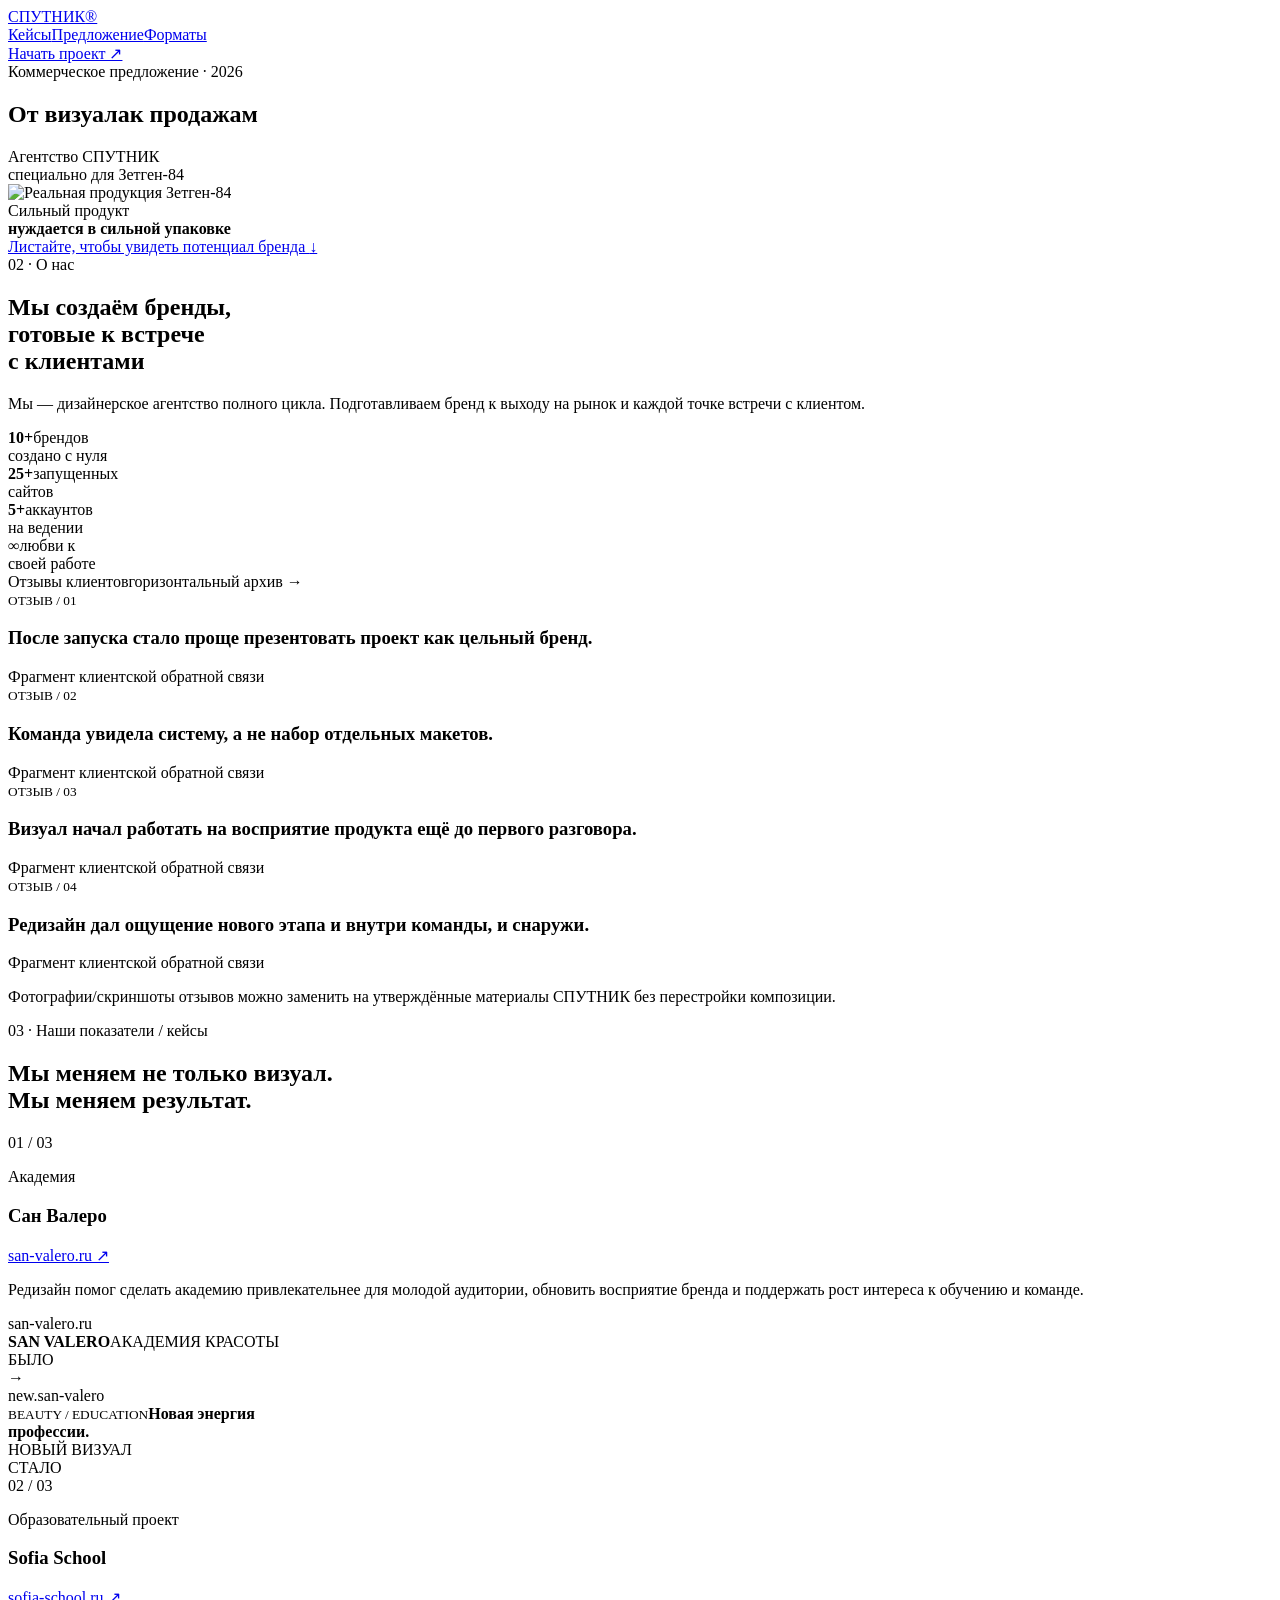
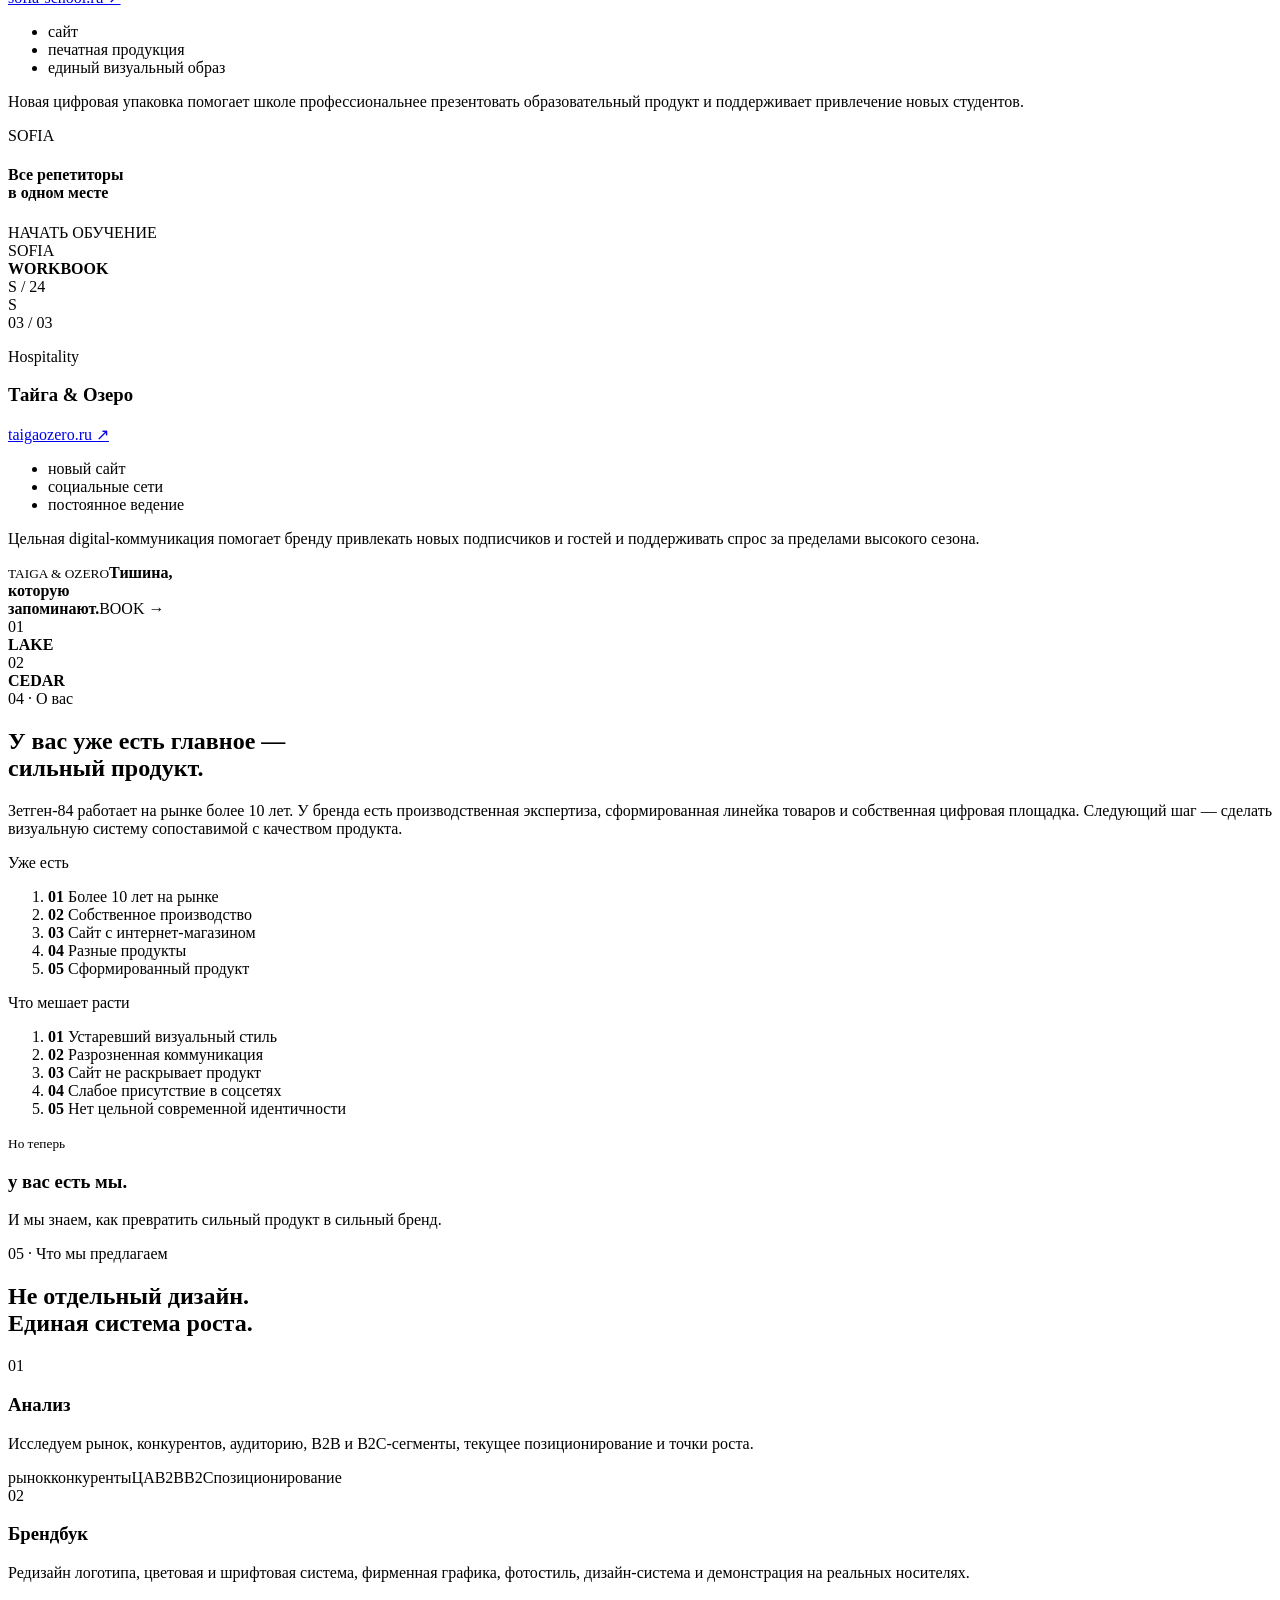
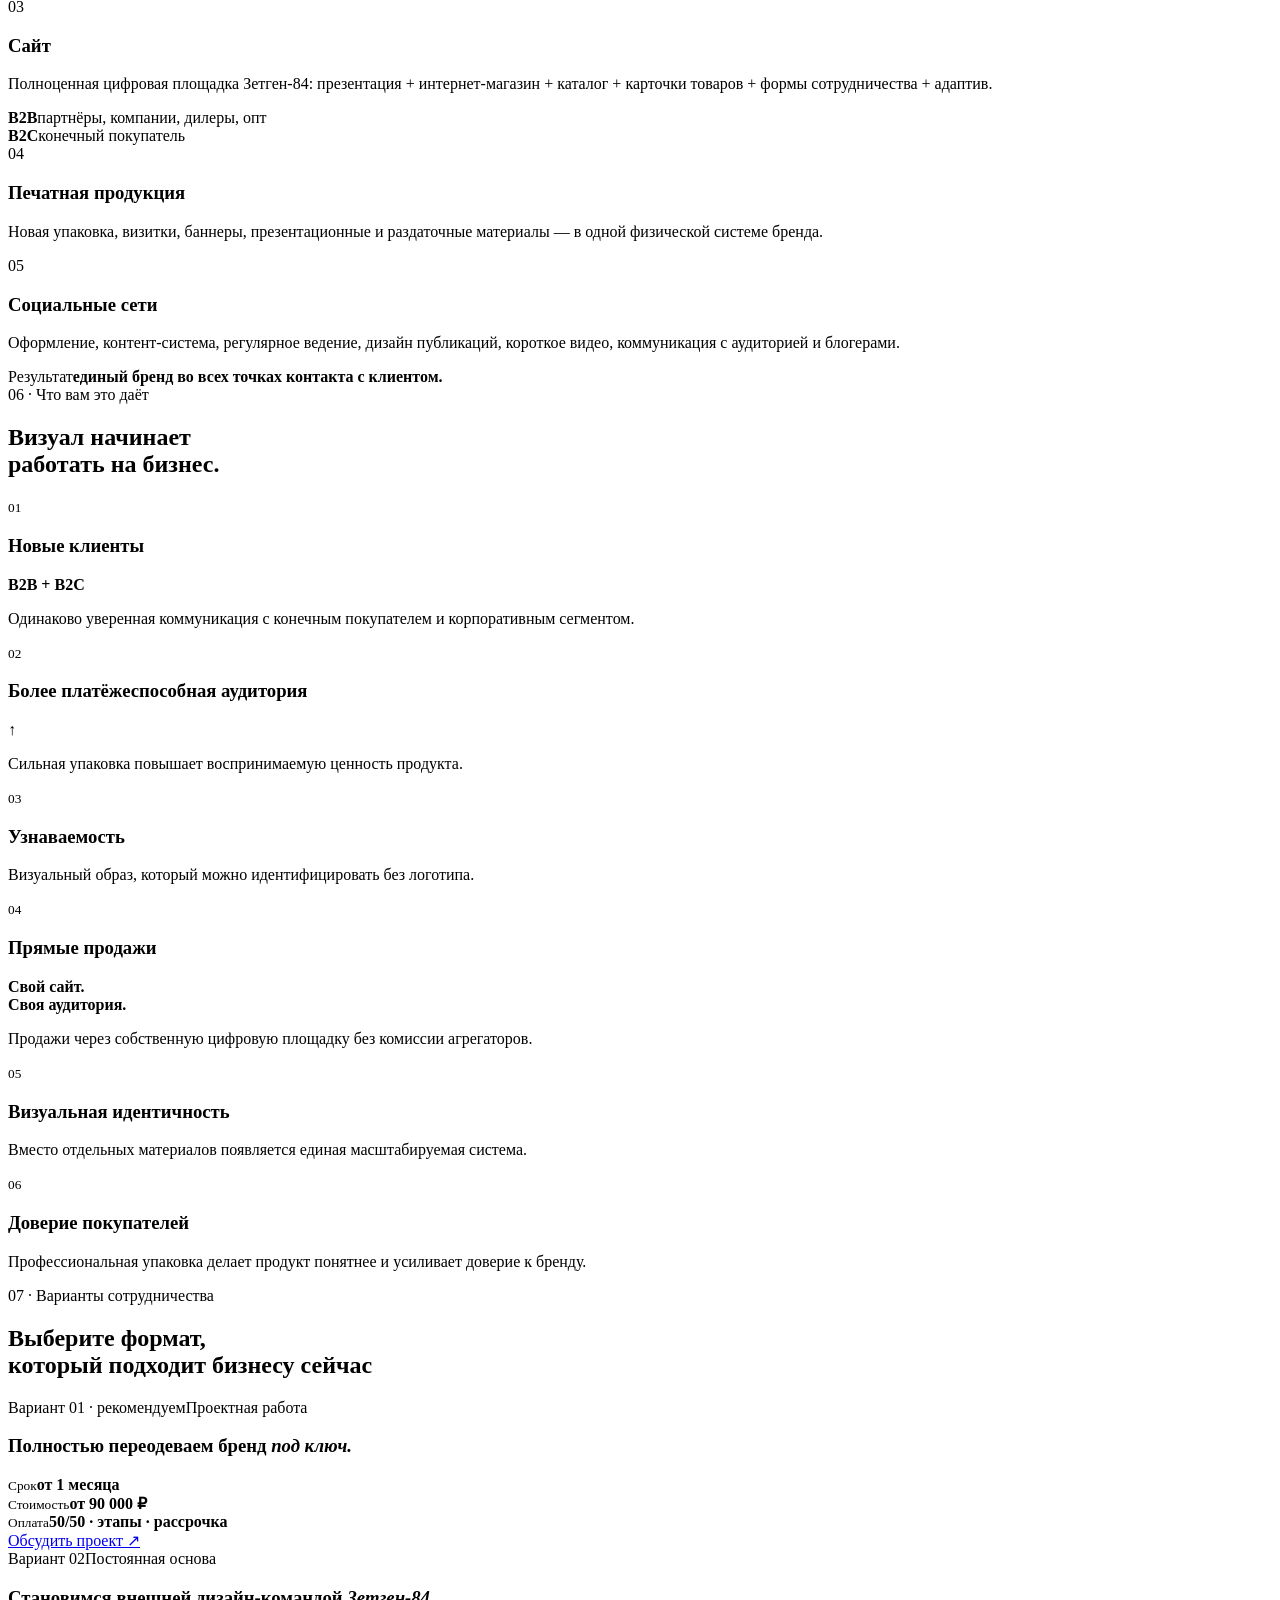
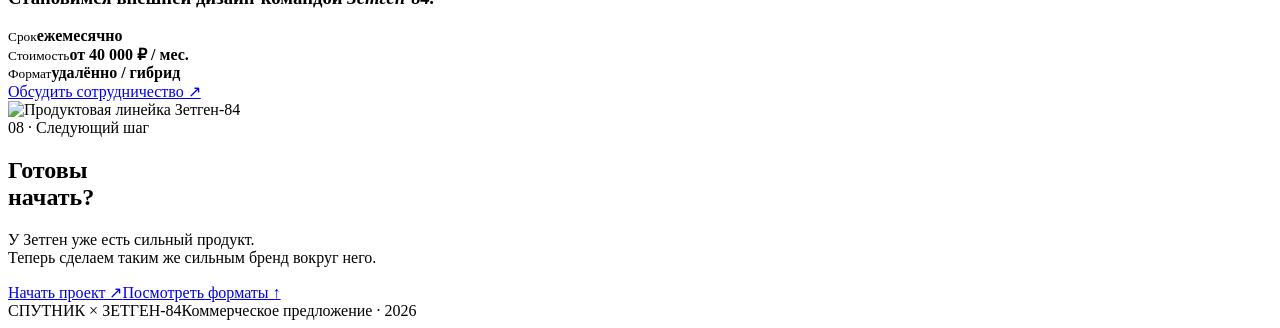
==== index.html @ 71eaf43b "Build premium one-page proposal experience" ====
<!doctype html>
<html lang="ru">
<head>
  <meta charset="utf-8" />
  <meta name="viewport" content="width=device-width, initial-scale=1" />
  <meta name="theme-color" content="#eff1e8" />
  <meta name="description" content="Персональное коммерческое предложение агентства СПУТНИК для Зетген-84." />
  <title>СПУТНИК × Зетген-84 — От визуала к продажам</title>
  <link rel="preload" as="image" href="assets/zetgen-product.jpg" />
  <link rel="stylesheet" href="styles.css" />
</head>
<body>
  <div class="noise" aria-hidden="true"></div>
  <header class="topbar">
    <a class="brand" href="#hero" aria-label="СПУТНИК — наверх">СПУТНИК<span>®</span></a>
    <nav class="topnav" aria-label="Навигация">
      <a href="#cases">Кейсы</a><a href="#proposal">Предложение</a><a href="#formats">Форматы</a>
    </nav>
    <a class="mini-cta" href="#final">Начать проект ↗</a>
  </header>

  <main>
    <section class="hero" id="hero" data-section>
      <div class="hero-grid"></div>
      <div class="orb orb-a"></div><div class="orb orb-b"></div><div class="glass-loop"></div>
      <div class="eyebrow reveal">Коммерческое предложение · 2026</div>
      <h1 class="hero-title reveal"><span>От визуала</span><span class="indent">к продажам</span></h1>
      <div class="hero-note reveal">Агентство СПУТНИК<br />специально для Зетген-84</div>
      <div class="product-stage" data-parallax="0.06">
        <div class="product-halo"></div>
        <div class="product-glass"></div>
        <img src="assets/zetgen-product.jpg" alt="Реальная продукция Зетген-84" class="product-image" />
        <div class="product-chip">Сильный продукт<br /><b>нуждается в сильной упаковке</b></div>
      </div>
      <a class="scroll-cue" href="#about">Листайте, чтобы увидеть потенциал бренда <span>↓</span></a>
    </section>

    <section class="about section-pad" id="about" data-section>
      <div class="section-kicker reveal">02 · О нас</div>
      <h2 class="display reveal">Мы создаём бренды,<br /><span class="indent">готовые к встрече</span><br />с клиентами</h2>
      <p class="lead reveal">Мы — дизайнерское агентство полного цикла. Подготавливаем бренд к выходу на рынок и каждой точке встречи с клиентом.</p>
      <div class="stats" aria-label="Показатели агентства">
        <div class="stat reveal"><strong>10+</strong><span>брендов<br />создано с нуля</span></div>
        <div class="stat stat-wide reveal"><strong>25+</strong><span>запущенных<br />сайтов</span></div>
        <div class="stat reveal"><strong>5+</strong><span>аккаунтов<br />на ведении</span></div>
        <div class="stat infinity reveal"><strong>∞</strong><span>любви к<br />своей работе</span></div>
      </div>
      <div class="reviews-head"><span>Отзывы клиентов</span><span>горизонтальный архив →</span></div>
      <div class="reviews" aria-label="Архив отзывов">
        <article class="review-paper r1"><div class="review-photo ghost-photo"></div><small>ОТЗЫВ / 01</small><h3>После запуска стало проще презентовать проект как цельный бренд.</h3><span>Фрагмент клиентской обратной связи</span></article>
        <article class="review-paper r2"><div class="review-ui"><i></i><i></i><i></i><i></i></div><small>ОТЗЫВ / 02</small><h3>Команда увидела систему, а не набор отдельных макетов.</h3><span>Фрагмент клиентской обратной связи</span></article>
        <article class="review-paper r3"><div class="review-photo mesh-photo"></div><small>ОТЗЫВ / 03</small><h3>Визуал начал работать на восприятие продукта ещё до первого разговора.</h3><span>Фрагмент клиентской обратной связи</span></article>
        <article class="review-paper r4"><div class="review-ui dark"><i></i><i></i><i></i></div><small>ОТЗЫВ / 04</small><h3>Редизайн дал ощущение нового этапа и внутри команды, и снаружи.</h3><span>Фрагмент клиентской обратной связи</span></article>
      </div>
      <p class="micro-note">Фотографии/скриншоты отзывов можно заменить на утверждённые материалы СПУТНИК без перестройки композиции.</p>
    </section>

    <section class="cases" id="cases" data-section>
      <div class="cases-intro section-pad">
        <div class="section-kicker reveal">03 · Наши показатели / кейсы</div>
        <h2 class="display reveal">Мы меняем не только визуал.<br /><span class="indent">Мы меняем результат.</span></h2>
      </div>
      <div class="cases-scroll" id="casesScroll">
        <div class="cases-sticky">
          <div class="case-track" id="caseTrack">
            <article class="case case-one">
              <div class="case-num">01 / 03</div>
              <div class="case-copy"><p>Академия</p><h3>Сан Валеро</h3><a href="https://www.san-valero.ru/" target="_blank" rel="noreferrer">san-valero.ru ↗</a><p class="result">Редизайн помог сделать академию привлекательнее для молодой аудитории, обновить восприятие бренда и поддержать рост интереса к обучению и команде.</p></div>
              <div class="compare">
                <div class="browser before"><div class="browserbar"><i></i><i></i><i></i><span>san-valero.ru</span></div><div class="sv-old"><b>SAN VALERO</b><span>АКАДЕМИЯ КРАСОТЫ</span><div class="old-lines"></div></div><label>БЫЛО</label></div>
                <div class="arrow">→</div>
                <div class="browser after"><div class="browserbar"><i></i><i></i><i></i><span>new.san-valero</span></div><div class="sv-new"><small>BEAUTY / EDUCATION</small><b>Новая энергия<br />профессии.</b><div class="green-pill">НОВЫЙ ВИЗУАЛ</div></div><label>СТАЛО</label></div>
              </div>
            </article>

            <article class="case case-two">
              <div class="case-num">02 / 03</div>
              <div class="case-copy"><p>Образовательный проект</p><h3>Sofia School</h3><a href="https://sofia-school.ru/" target="_blank" rel="noreferrer">sofia-school.ru ↗</a><ul><li>сайт</li><li>печатная продукция</li><li>единый визуальный образ</li></ul><p class="result">Новая цифровая упаковка помогает школе профессиональнее презентовать образовательный продукт и поддерживает привлечение новых студентов.</p></div>
              <div class="sofia-scene"><div class="sofia-site"><span>SOFIA</span><h4>Все репетиторы<br />в одном месте</h4><div class="sofia-btn">НАЧАТЬ ОБУЧЕНИЕ</div></div><div class="paper p-a">SOFIA<br/><b>WORKBOOK</b></div><div class="paper p-b">S / 24</div><div class="coin">S</div></div>
            </article>

            <article class="case case-three">
              <div class="case-num">03 / 03</div>
              <div class="case-copy"><p>Hospitality</p><h3>Тайга & Озеро</h3><a href="https://taigaozero.ru/" target="_blank" rel="noreferrer">taigaozero.ru ↗</a><ul><li>новый сайт</li><li>социальные сети</li><li>постоянное ведение</li></ul><p class="result">Цельная digital-коммуникация помогает бренду привлекать новых подписчиков и гостей и поддерживать спрос за пределами высокого сезона.</p></div>
              <div class="taiga-scene"><div class="lake"></div><div class="mountain m1"></div><div class="mountain m2"></div><div class="taiga-phone"><small>TAIGA & OZERO</small><b>Тишина,<br />которую<br />запоминают.</b><span>BOOK →</span></div><div class="social-card s-a">01<br/><b>LAKE</b></div><div class="social-card s-b">02<br/><b>CEDAR</b></div></div>
            </article>
          </div>
          <div class="case-progress"><span id="caseProgress"></span></div>
        </div>
      </div>
    </section>

    <section class="you section-pad" id="you" data-section>
      <div class="section-kicker reveal">04 · О вас</div>
      <h2 class="display giant reveal">У вас уже есть главное —<br /><span class="indent">сильный продукт.</span></h2>
      <p class="lead reveal">Зетген-84 работает на рынке более 10 лет. У бренда есть производственная экспертиза, сформированная линейка товаров и собственная цифровая площадка. Следующий шаг — сделать визуальную систему сопоставимой с качеством продукта.</p>
      <div class="diagnosis">
        <div class="diag-col positive"><span class="diag-title">Уже есть</span><ol><li><b>01</b> Более 10 лет на рынке</li><li><b>02</b> Собственное производство</li><li><b>03</b> Сайт с интернет-магазином</li><li><b>04</b> Разные продукты</li><li><b>05</b> Сформированный продукт</li></ol></div>
        <div class="diag-col friction"><span class="diag-title">Что мешает расти</span><ol><li><b>01</b> Устаревший визуальный стиль</li><li><b>02</b> Разрозненная коммуникация</li><li><b>03</b> Сайт не раскрывает продукт</li><li><b>04</b> Слабое присутствие в соцсетях</li><li><b>05</b> Нет цельной современной идентичности</li></ol></div>
      </div>
      <div class="transition reveal"><small>Но теперь</small><h3>у вас есть мы.</h3><p>И мы знаем, как превратить сильный продукт в сильный бренд.</p></div>
    </section>

    <section class="proposal section-pad" id="proposal" data-section>
      <div class="section-kicker reveal">05 · Что мы предлагаем</div>
      <h2 class="display reveal">Не отдельный дизайн.<br /><span class="indent">Единая система роста.</span></h2>
      <div class="roadmap" id="roadmap"><div class="road-line"><span id="roadFill"></span></div>
        <article class="road-step reveal"><div class="step-no">01</div><div><h3>Анализ</h3><p>Исследуем рынок, конкурентов, аудиторию, B2B и B2C-сегменты, текущее позиционирование и точки роста.</p><div class="tags"><span>рынок</span><span>конкуренты</span><span>ЦА</span><span>B2B</span><span>B2C</span><span>позиционирование</span></div></div></article>
        <article class="road-step reveal"><div class="step-no">02</div><div><h3>Брендбук</h3><p>Редизайн логотипа, цветовая и шрифтовая система, фирменная графика, фотостиль, дизайн-система и демонстрация на реальных носителях.</p><div class="mini-art brand-art"><i></i><i></i><i></i></div></div></article>
        <article class="road-step split-step reveal"><div class="step-no">03</div><div><h3>Сайт</h3><p>Полноценная цифровая площадка Зетген-84: презентация + интернет-магазин + каталог + карточки товаров + формы сотрудничества + адаптив.</p><div class="dual"><div><b>B2B</b><span>партнёры, компании, дилеры, опт</span></div><div><b>B2C</b><span>конечный покупатель</span></div></div></div></article>
        <article class="road-step reveal"><div class="step-no">04</div><div><h3>Печатная продукция</h3><p>Новая упаковка, визитки, баннеры, презентационные и раздаточные материалы — в одной физической системе бренда.</p></div></article>
        <article class="road-step reveal"><div class="step-no">05</div><div><h3>Социальные сети</h3><p>Оформление, контент-система, регулярное ведение, дизайн публикаций, короткое видео, коммуникация с аудиторией и блогерами.</p></div></article>
      </div>
      <div class="road-result reveal"><span>Результат</span><strong>единый бренд во всех точках контакта с клиентом.</strong></div>
    </section>

    <section class="benefits section-pad" id="benefits" data-section>
      <div class="section-kicker reveal">06 · Что вам это даёт</div>
      <h2 class="display reveal">Визуал начинает<br /><span class="indent">работать на бизнес.</span></h2>
      <div class="bento">
        <article class="benefit b1 reveal"><small>01</small><h3>Новые клиенты</h3><strong>B2B + B2C</strong><p>Одинаково уверенная коммуникация с конечным покупателем и корпоративным сегментом.</p></article>
        <article class="benefit b2 reveal"><small>02</small><h3>Более платёжеспособная аудитория</h3><div class="value-ring">↑</div><p>Сильная упаковка повышает воспринимаемую ценность продукта.</p></article>
        <article class="benefit b3 reveal"><small>03</small><h3>Узнаваемость</h3><p>Визуальный образ, который можно идентифицировать без логотипа.</p></article>
        <article class="benefit b4 reveal"><small>04</small><div class="sales-orb"></div><h3>Прямые продажи</h3><strong>Свой сайт.<br />Своя аудитория.</strong><p>Продажи через собственную цифровую площадку без комиссии агрегаторов.</p></article>
        <article class="benefit b5 reveal"><small>05</small><h3>Визуальная идентичность</h3><p>Вместо отдельных материалов появляется единая масштабируемая система.</p></article>
        <article class="benefit b6 reveal"><small>06</small><h3>Доверие покупателей</h3><p>Профессиональная упаковка делает продукт понятнее и усиливает доверие к бренду.</p></article>
      </div>
    </section>

    <section class="formats section-pad" id="formats" data-section>
      <div class="section-kicker reveal">07 · Варианты сотрудничества</div>
      <h2 class="display reveal">Выберите формат,<br /><span class="indent">который подходит бизнесу сейчас</span></h2>
      <div class="format-list">
        <article class="format-card primary reveal"><div class="format-top"><span>Вариант 01 · рекомендуем</span><span>Проектная работа</span></div><h3>Полностью переодеваем бренд <em>под ключ.</em></h3><div class="format-data"><div><small>Срок</small><b>от 1 месяца</b></div><div><small>Стоимость</small><b>от 90 000 ₽</b></div><div><small>Оплата</small><b>50/50 · этапы · рассрочка</b></div></div><a class="cta-light" href="#final">Обсудить проект ↗</a></article>
        <article class="format-card secondary reveal"><div class="format-top"><span>Вариант 02</span><span>Постоянная основа</span></div><h3>Становимся внешней дизайн-командой <em>Зетген-84.</em></h3><div class="format-data"><div><small>Срок</small><b>ежемесячно</b></div><div><small>Стоимость</small><b>от 40 000 ₽ / мес.</b></div><div><small>Формат</small><b>удалённо / гибрид</b></div></div><a class="cta-dark" href="#final">Обсудить сотрудничество ↗</a></article>
      </div>
    </section>

    <section class="final" id="final" data-section>
      <div class="final-orb"></div><img src="assets/zetgen-product.jpg" class="final-product" alt="Продуктовая линейка Зетген-84" />
      <div class="final-copy"><div class="section-kicker reveal">08 · Следующий шаг</div><h2 class="final-title reveal">Готовы<br /><span>начать?</span></h2><p class="reveal">У Зетген уже есть сильный продукт.<br />Теперь сделаем таким же сильным бренд вокруг него.</p><div class="final-actions reveal"><a class="big-cta" href="mailto:zetgen.84@mail.ru?subject=Проект%20Зетген-84%20×%20СПУТНИК">Начать проект ↗</a><a class="text-cta" href="#formats">Посмотреть форматы ↑</a></div></div>
      <div class="final-footer"><span>СПУТНИК × ЗЕТГЕН-84</span><span>Коммерческое предложение · 2026</span></div>
    </section>
  </main>
  <script src="app.js"></script>
</body>
</html>
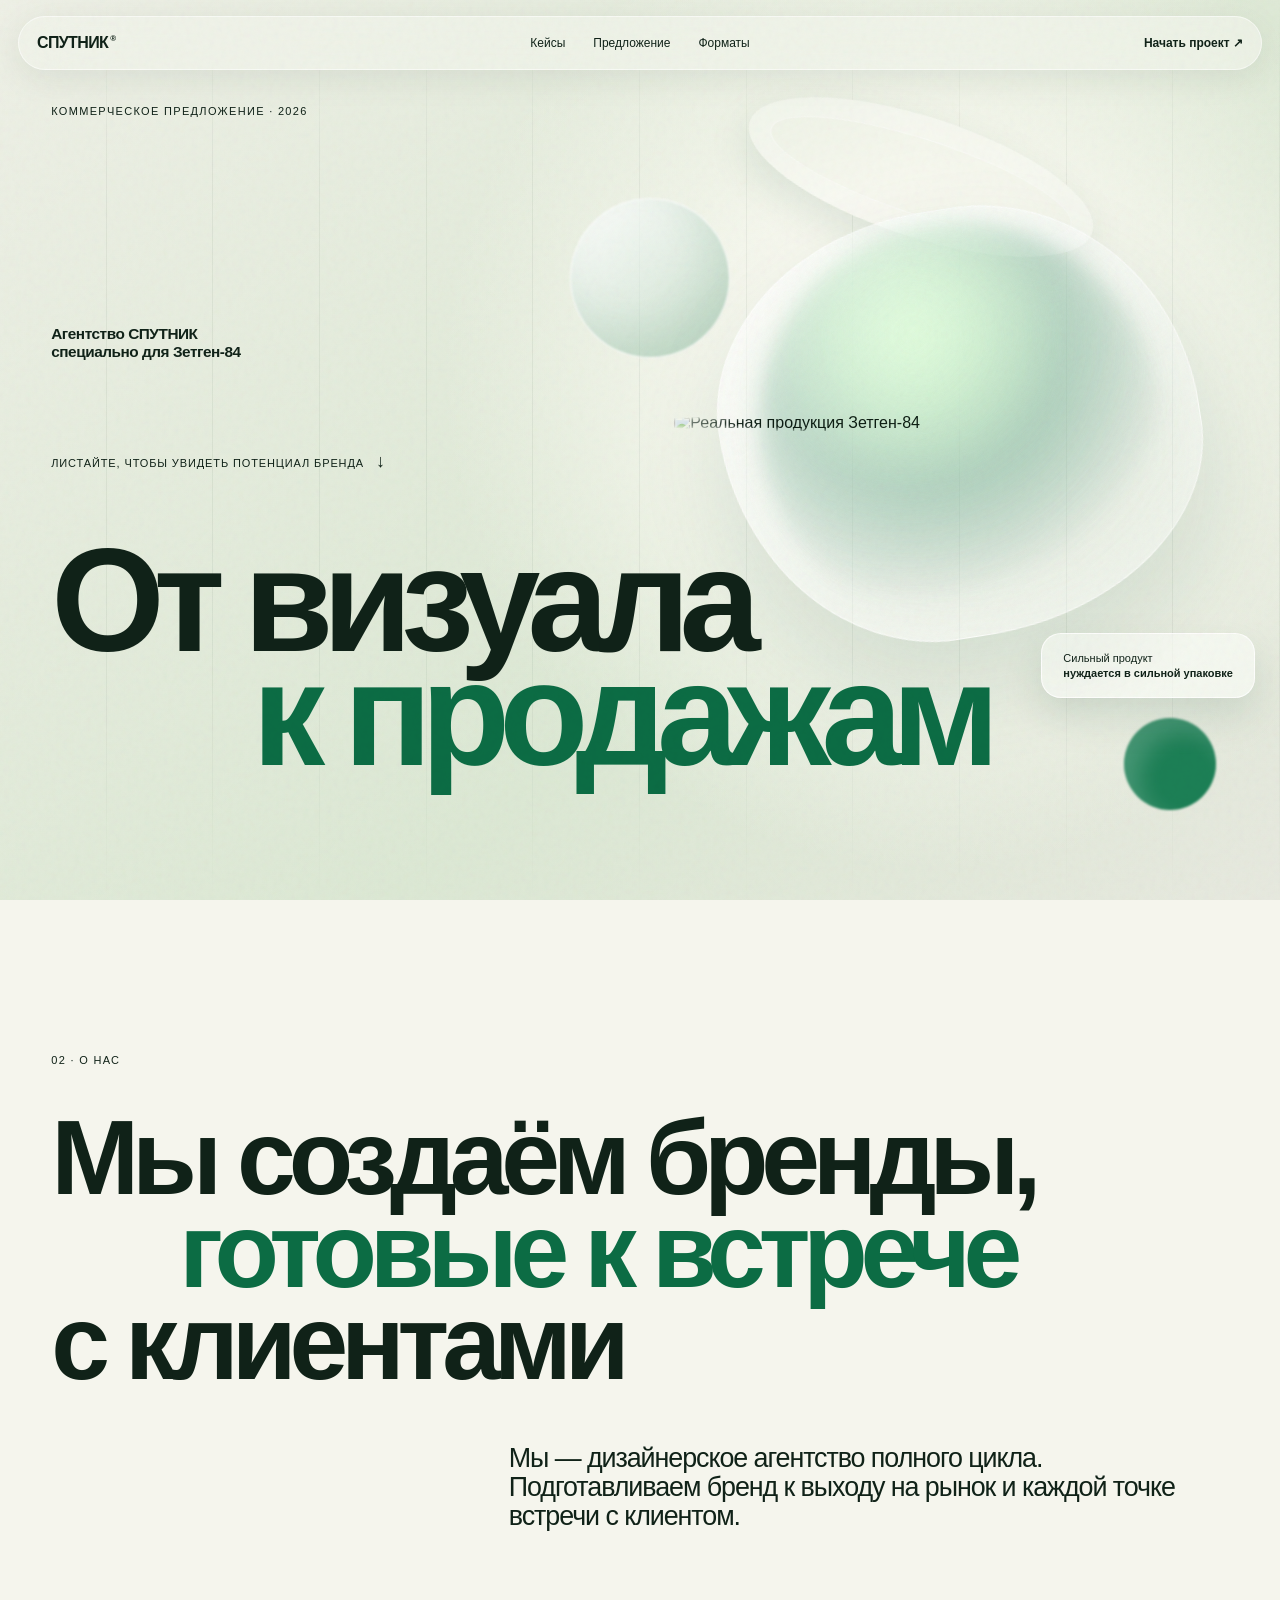
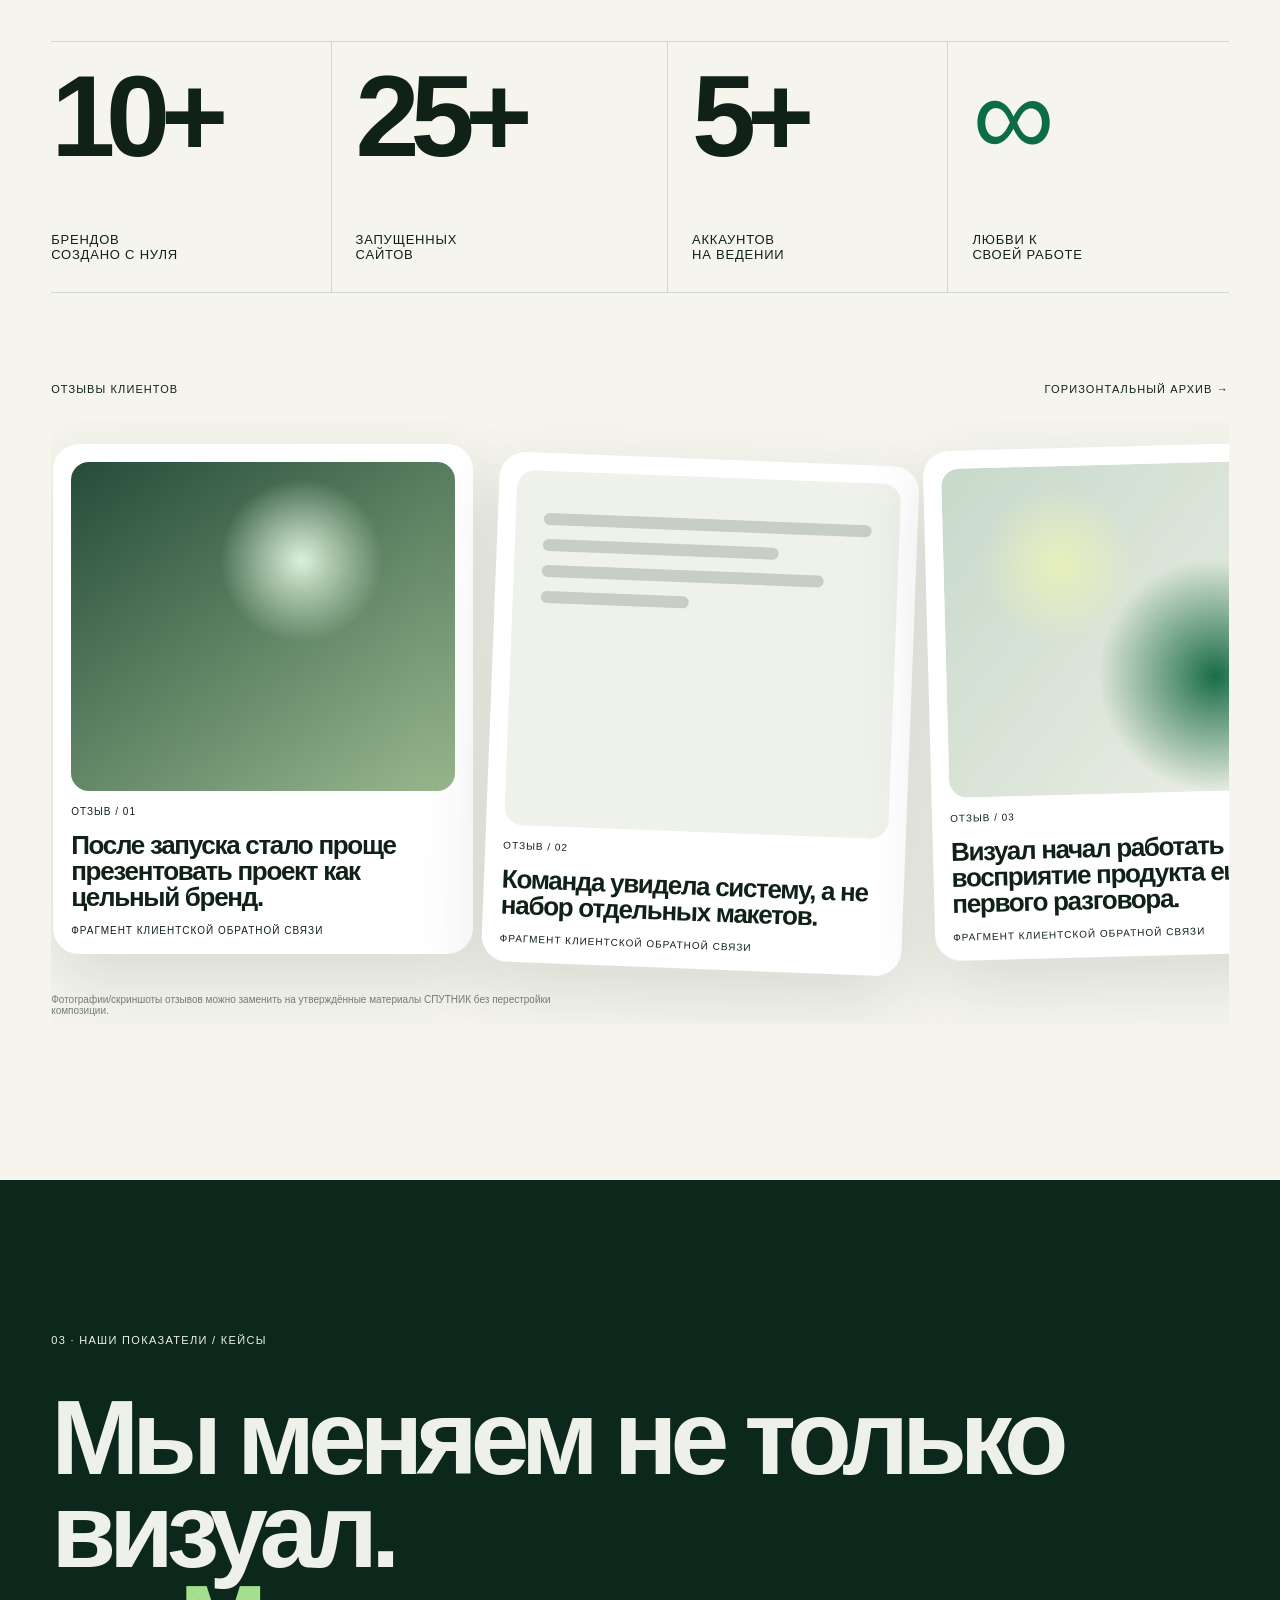
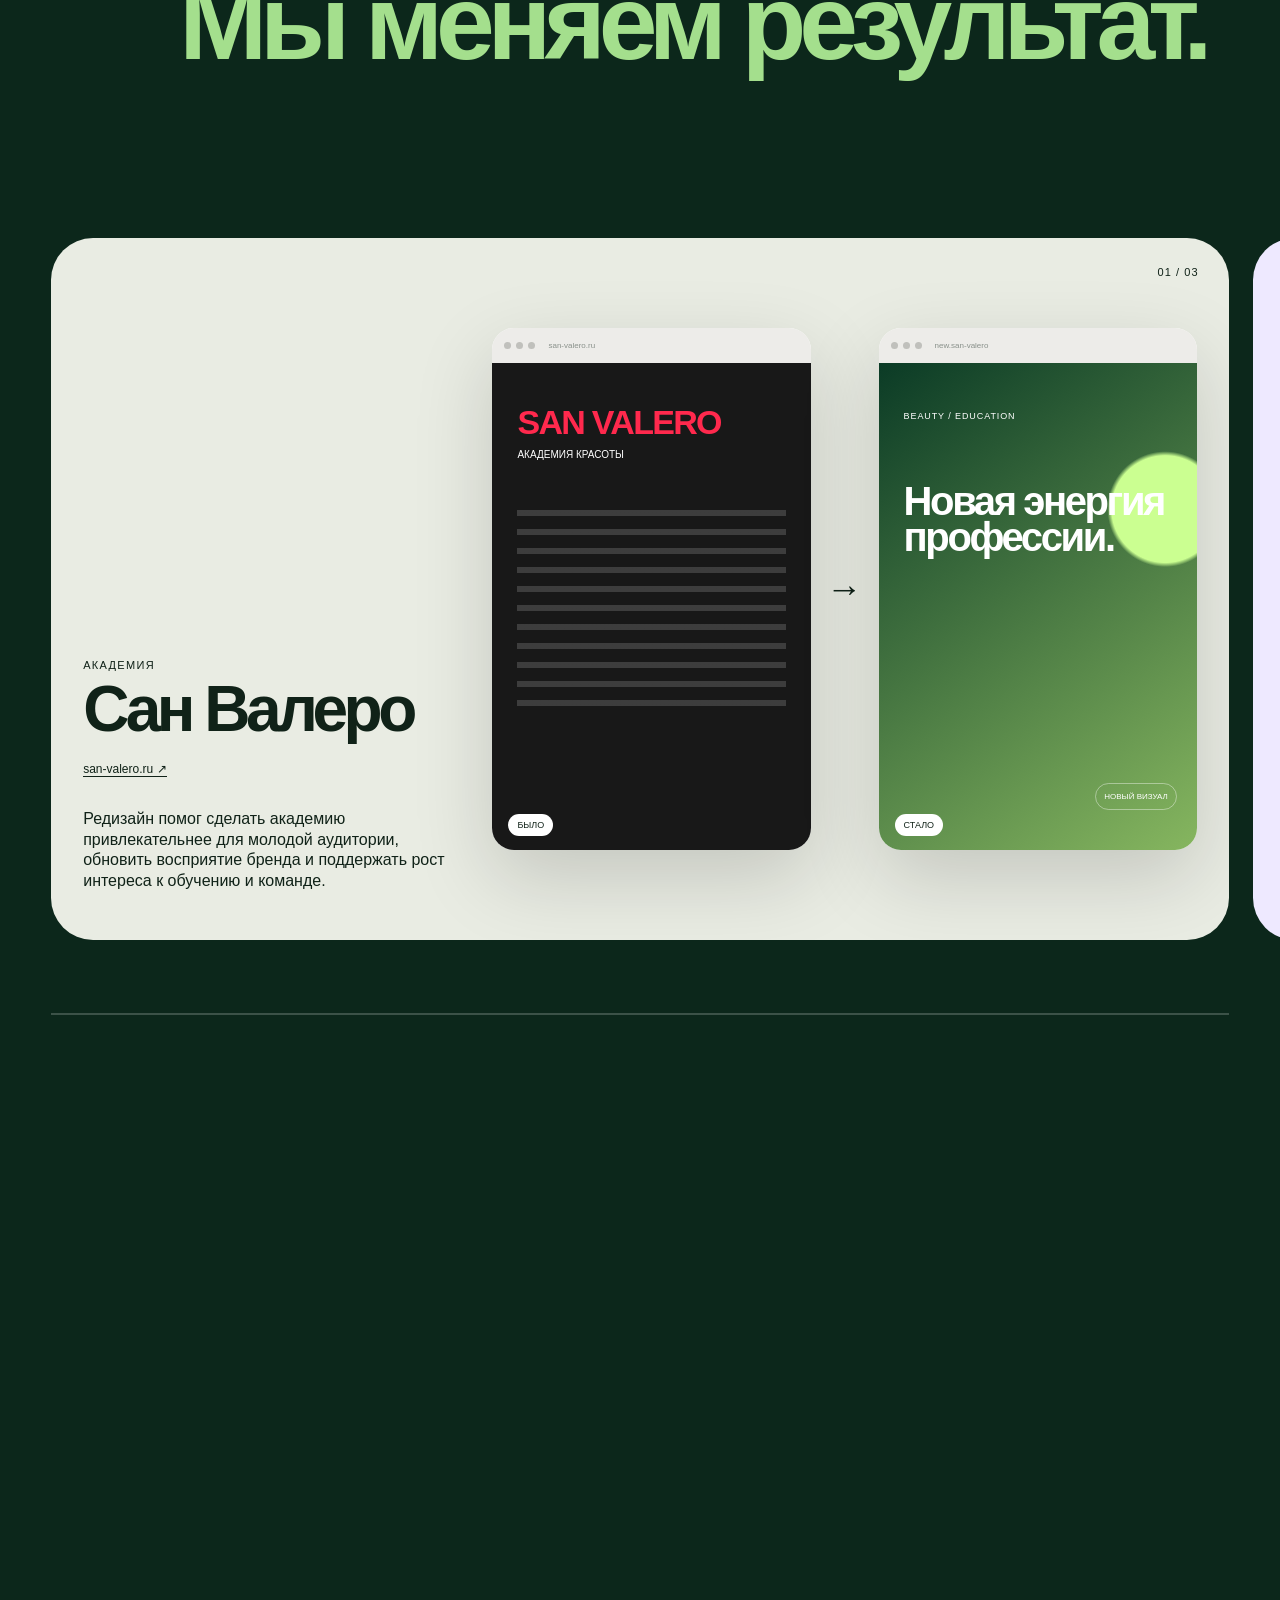
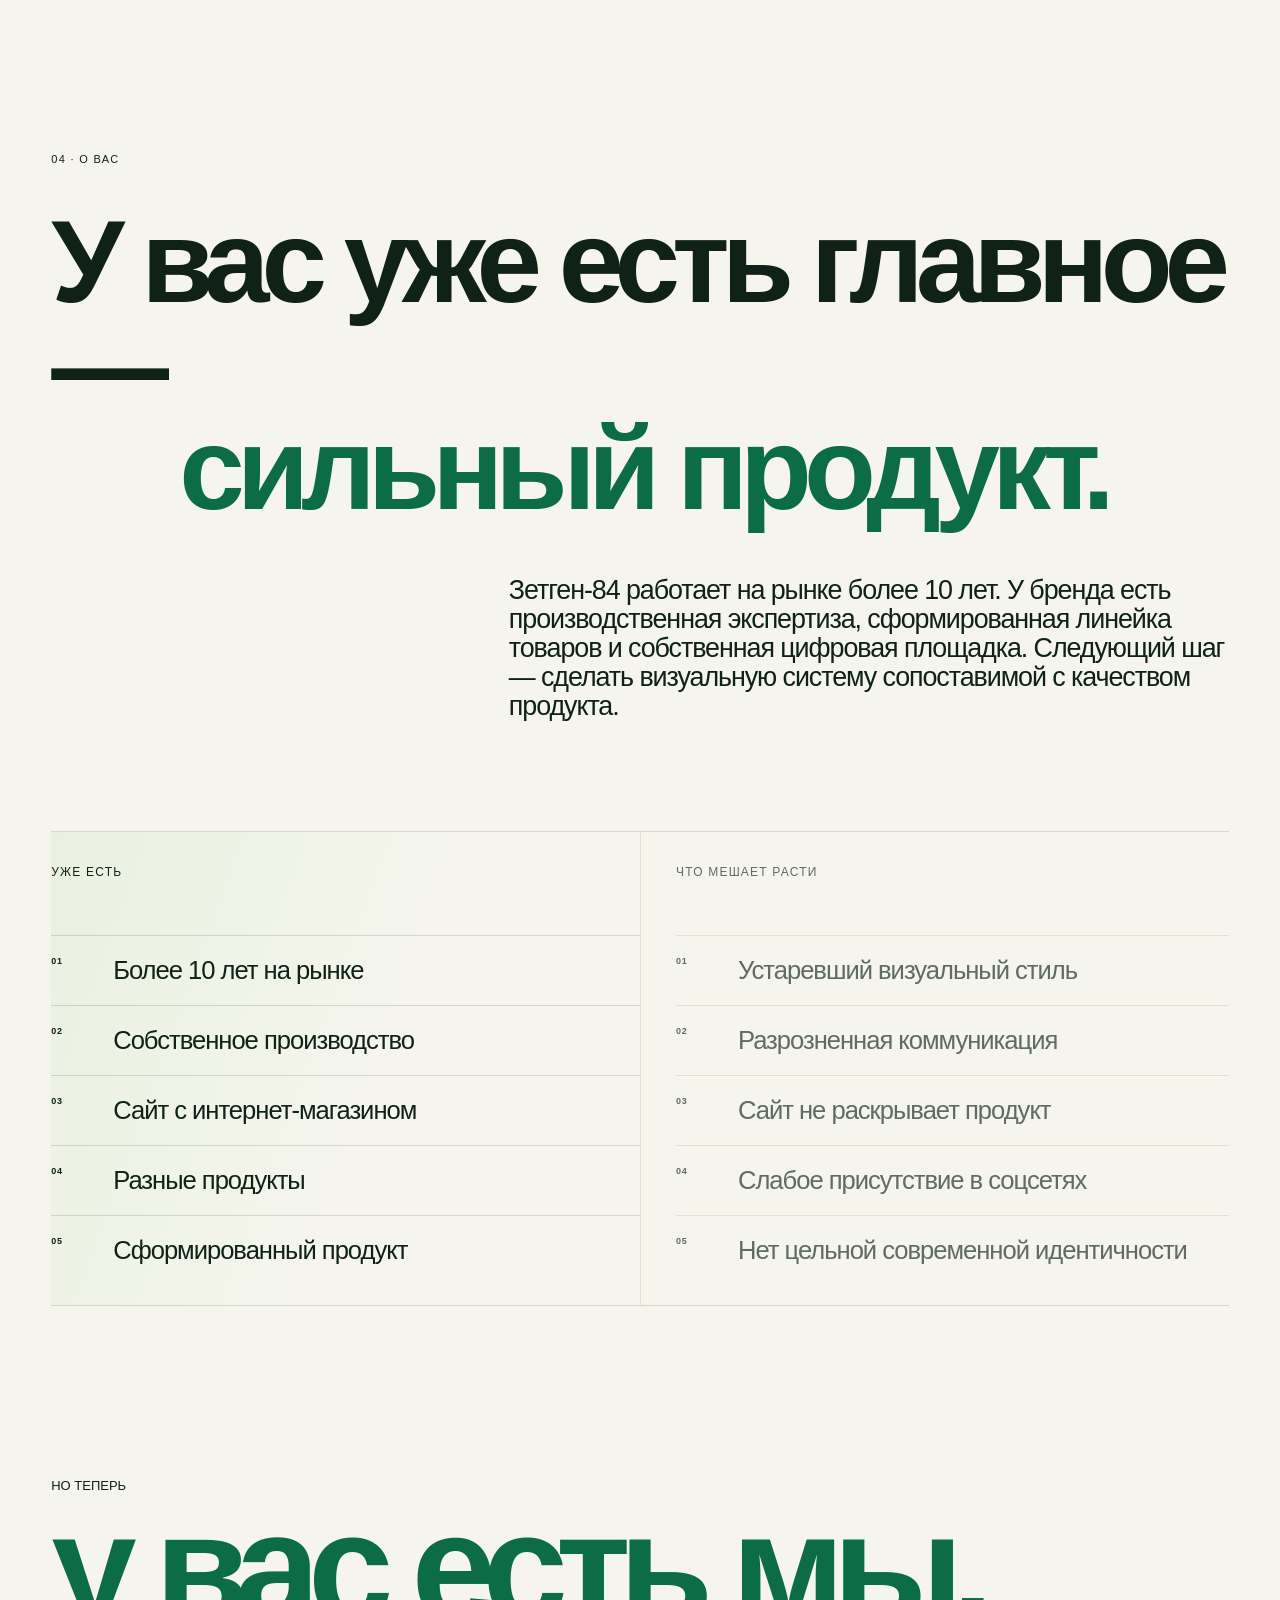
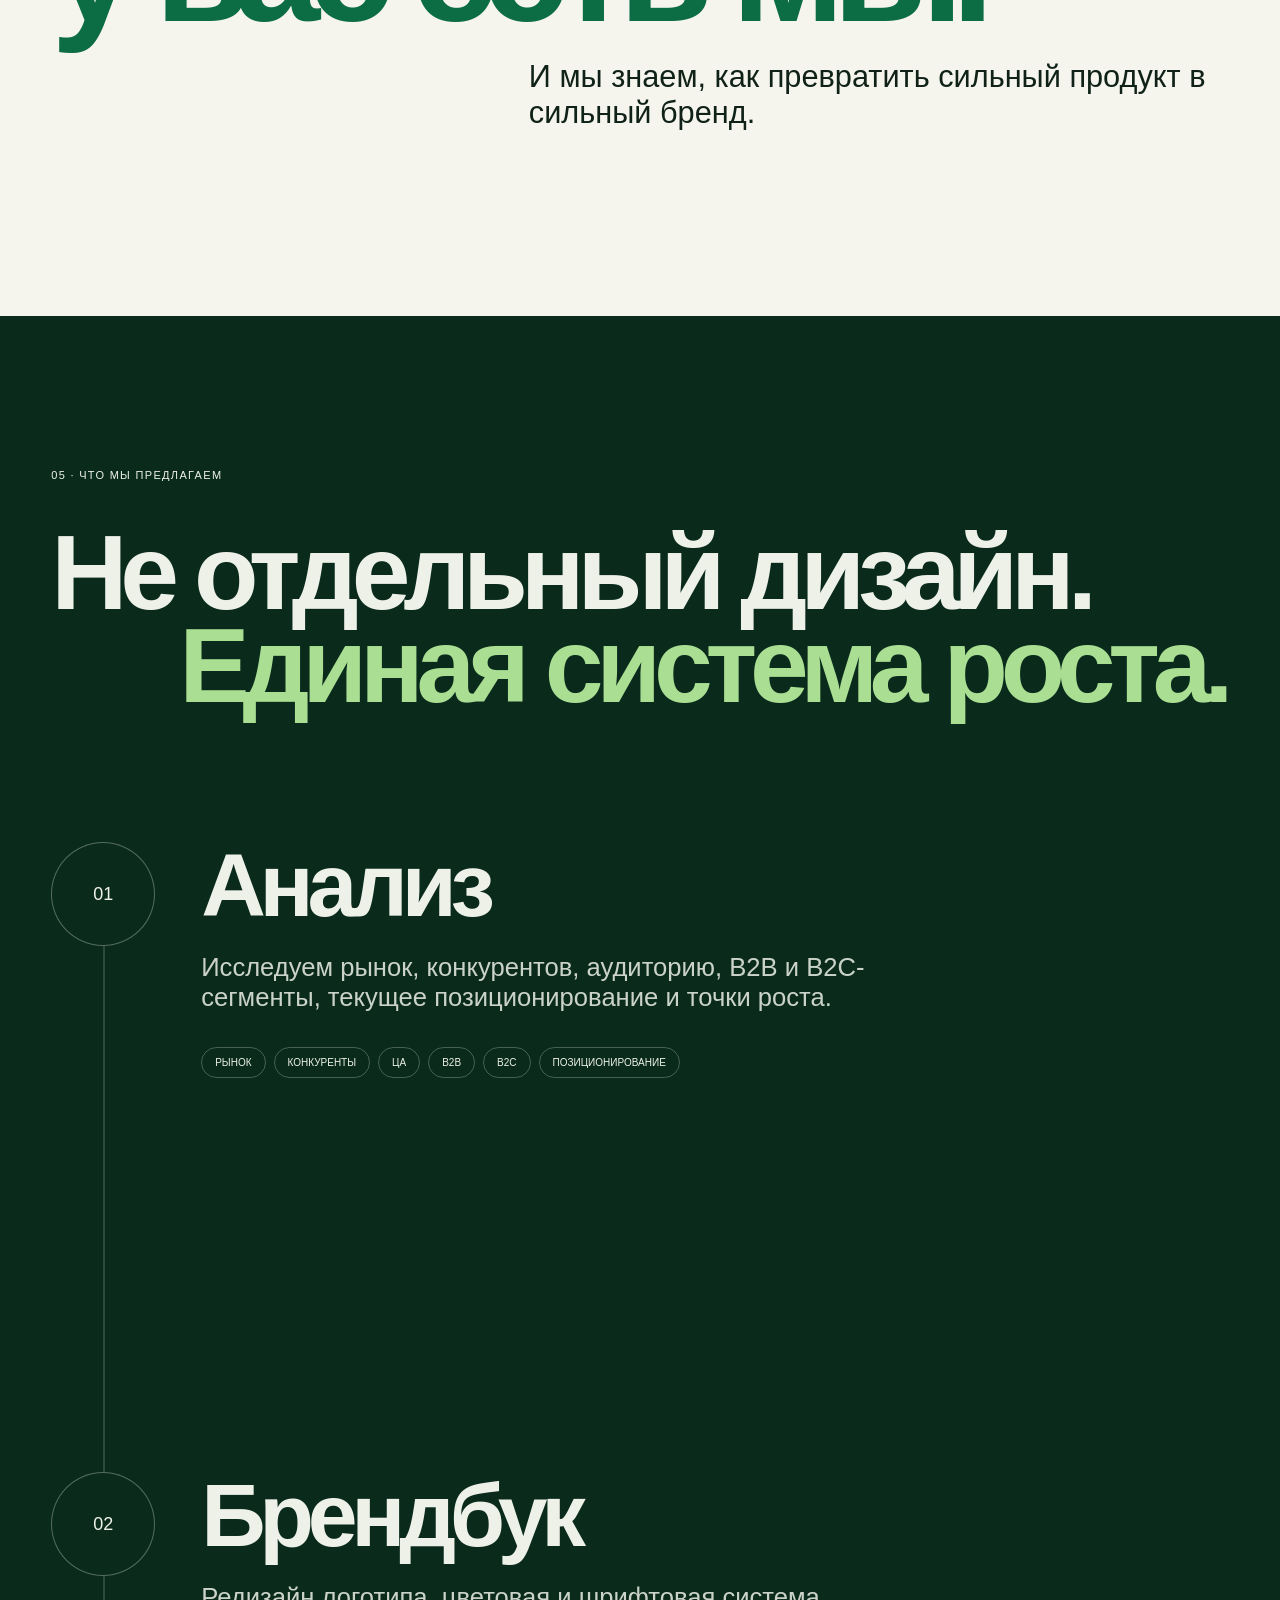
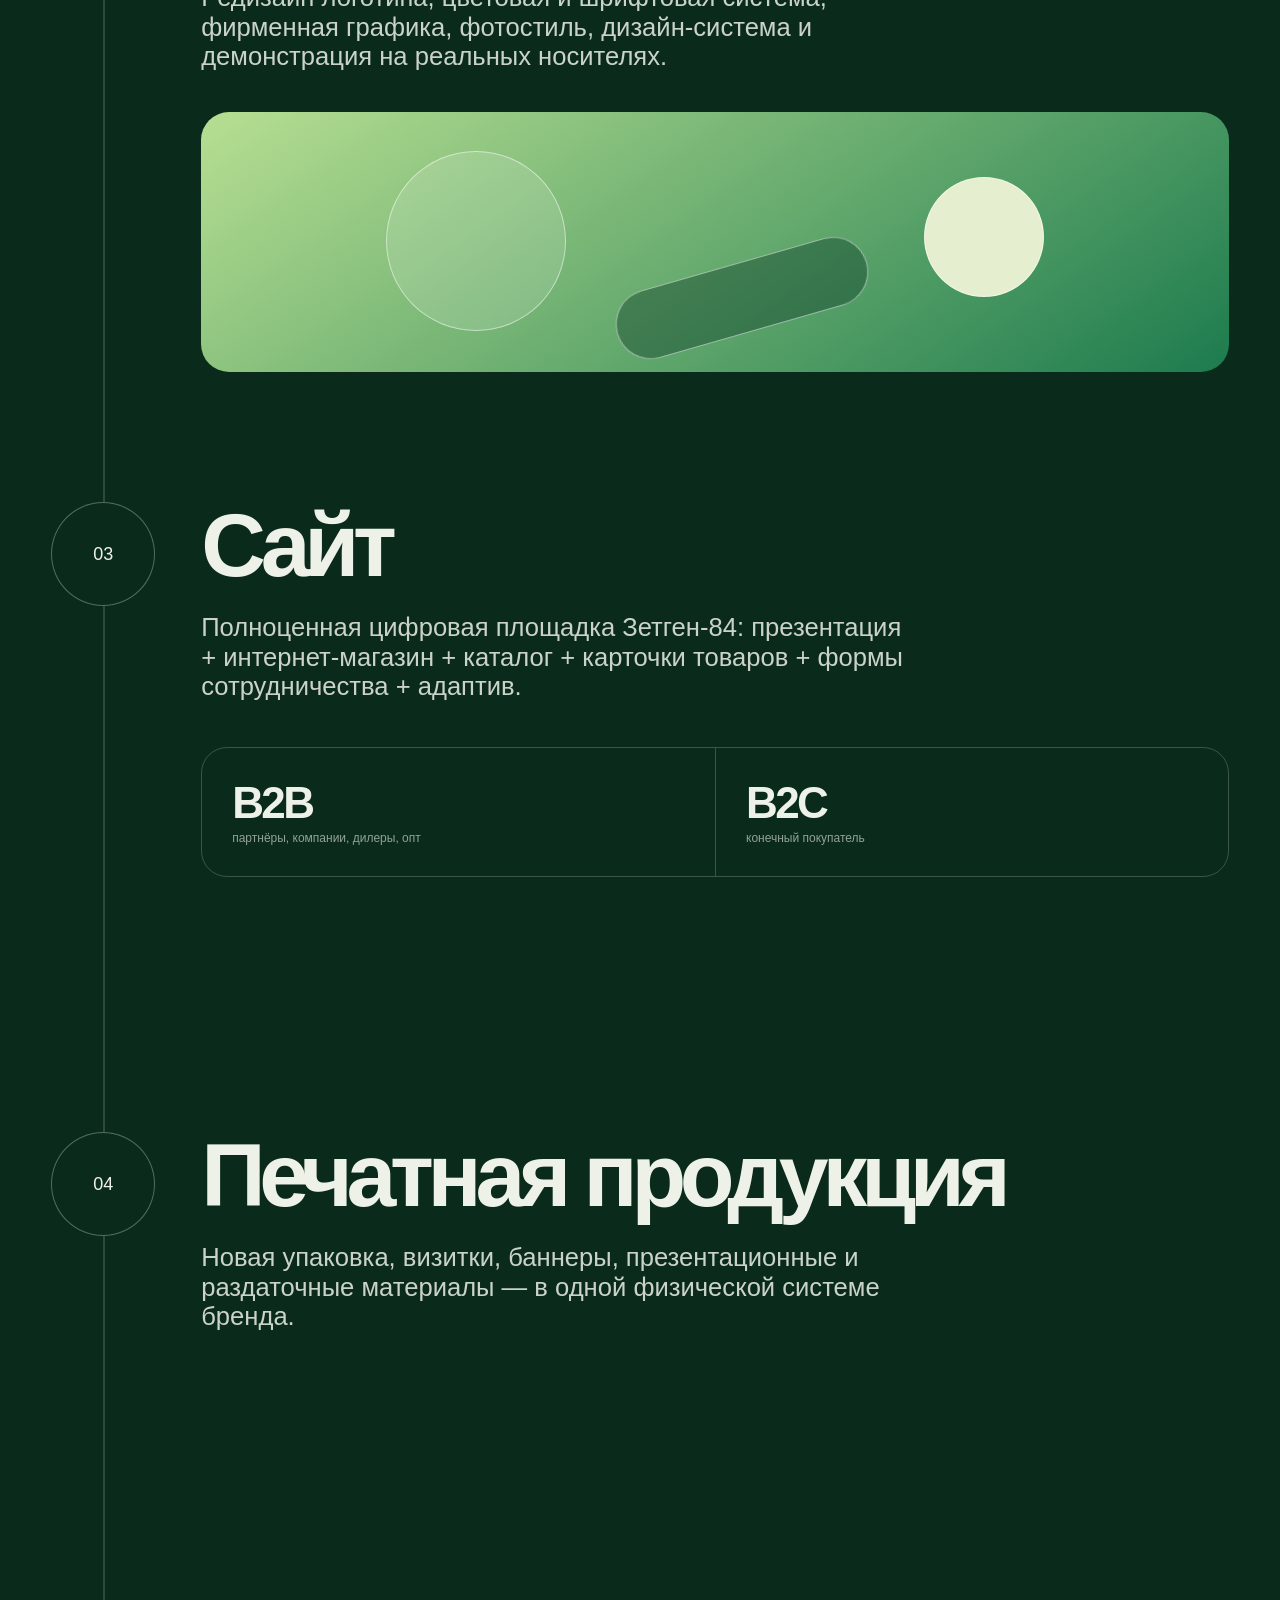
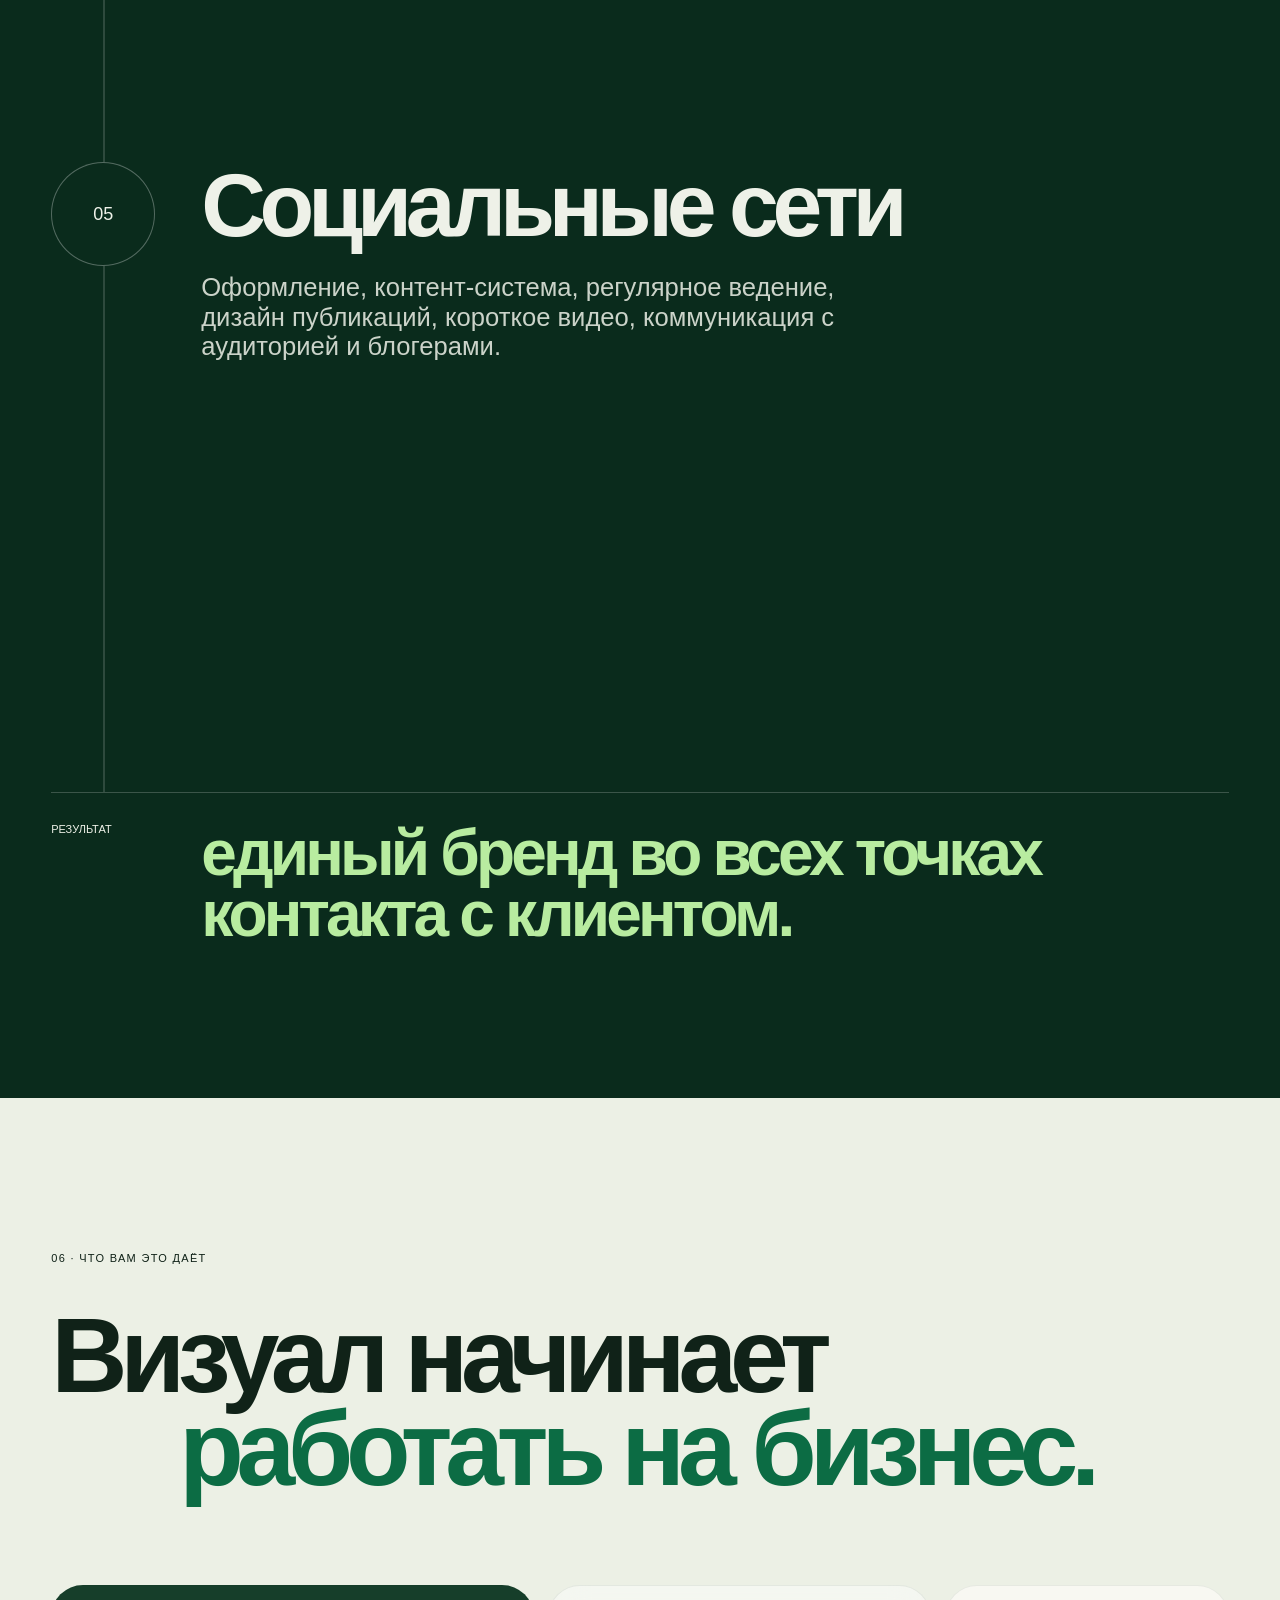
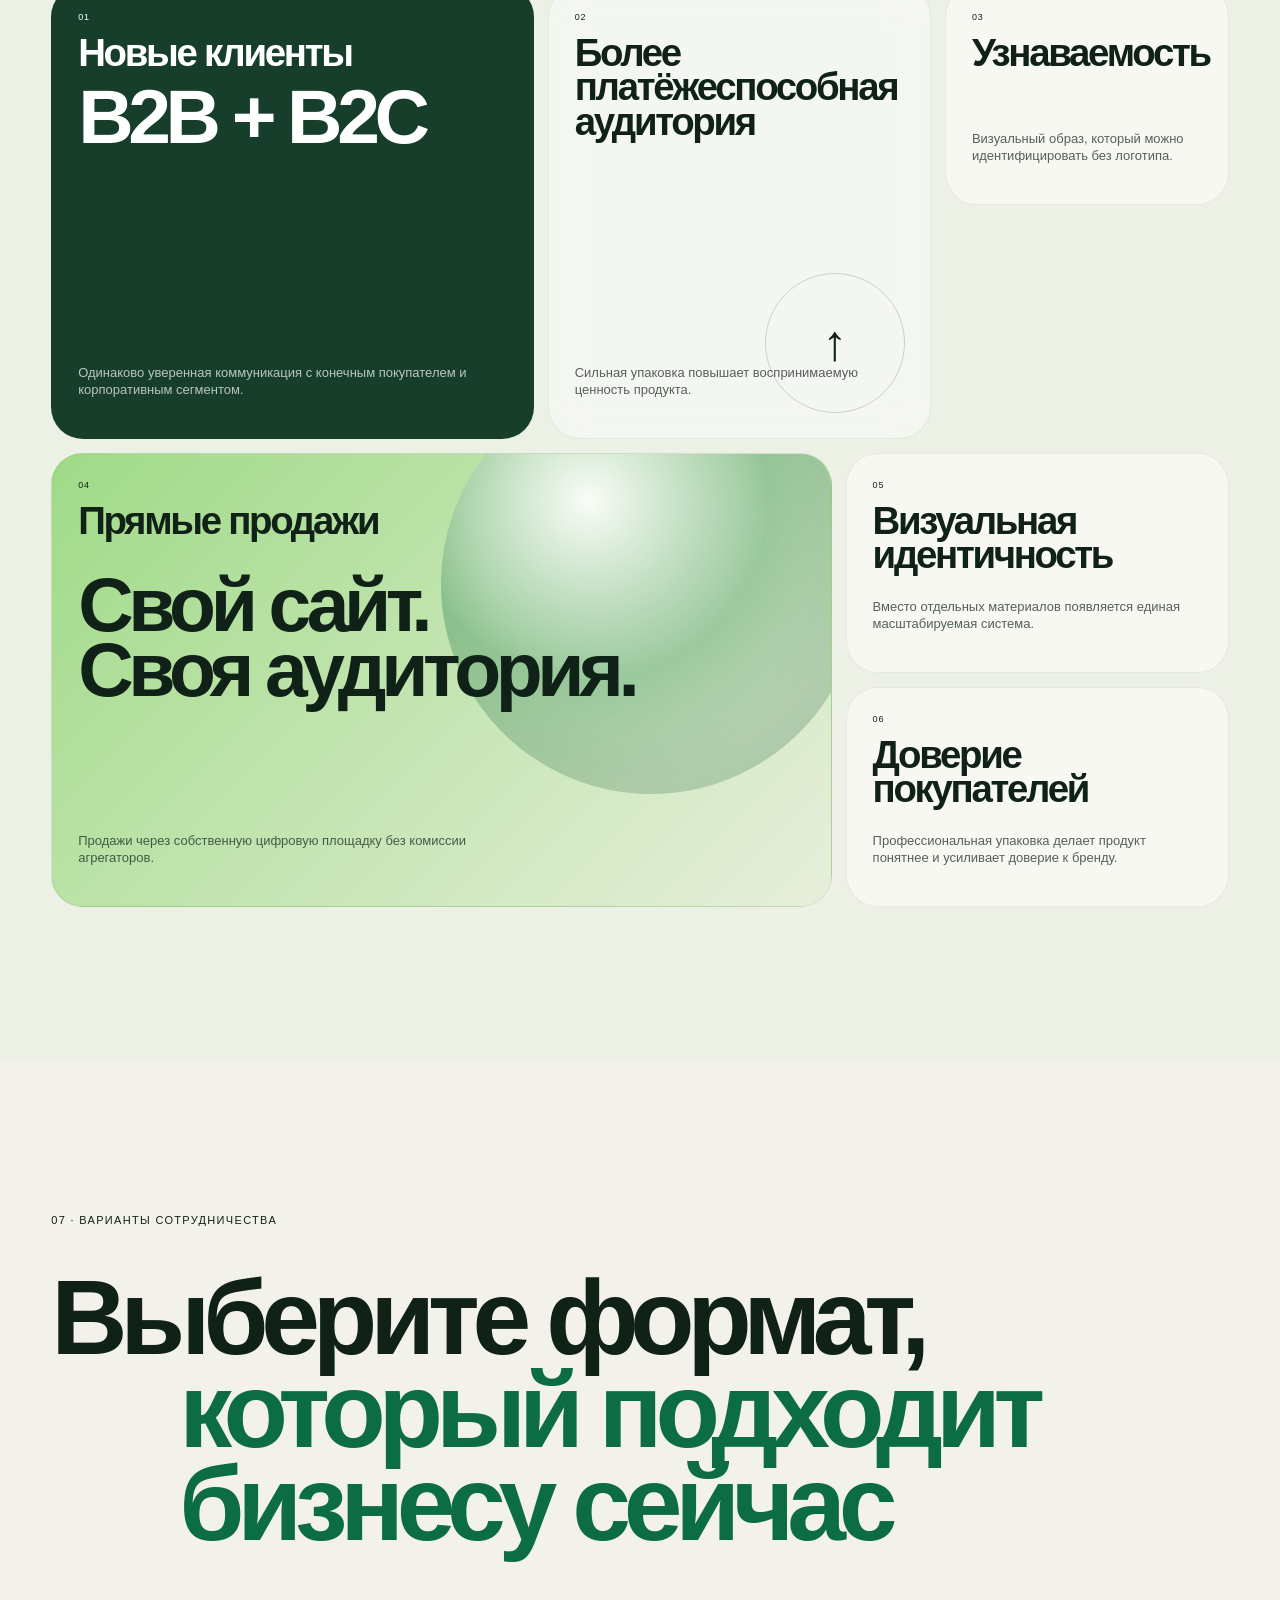
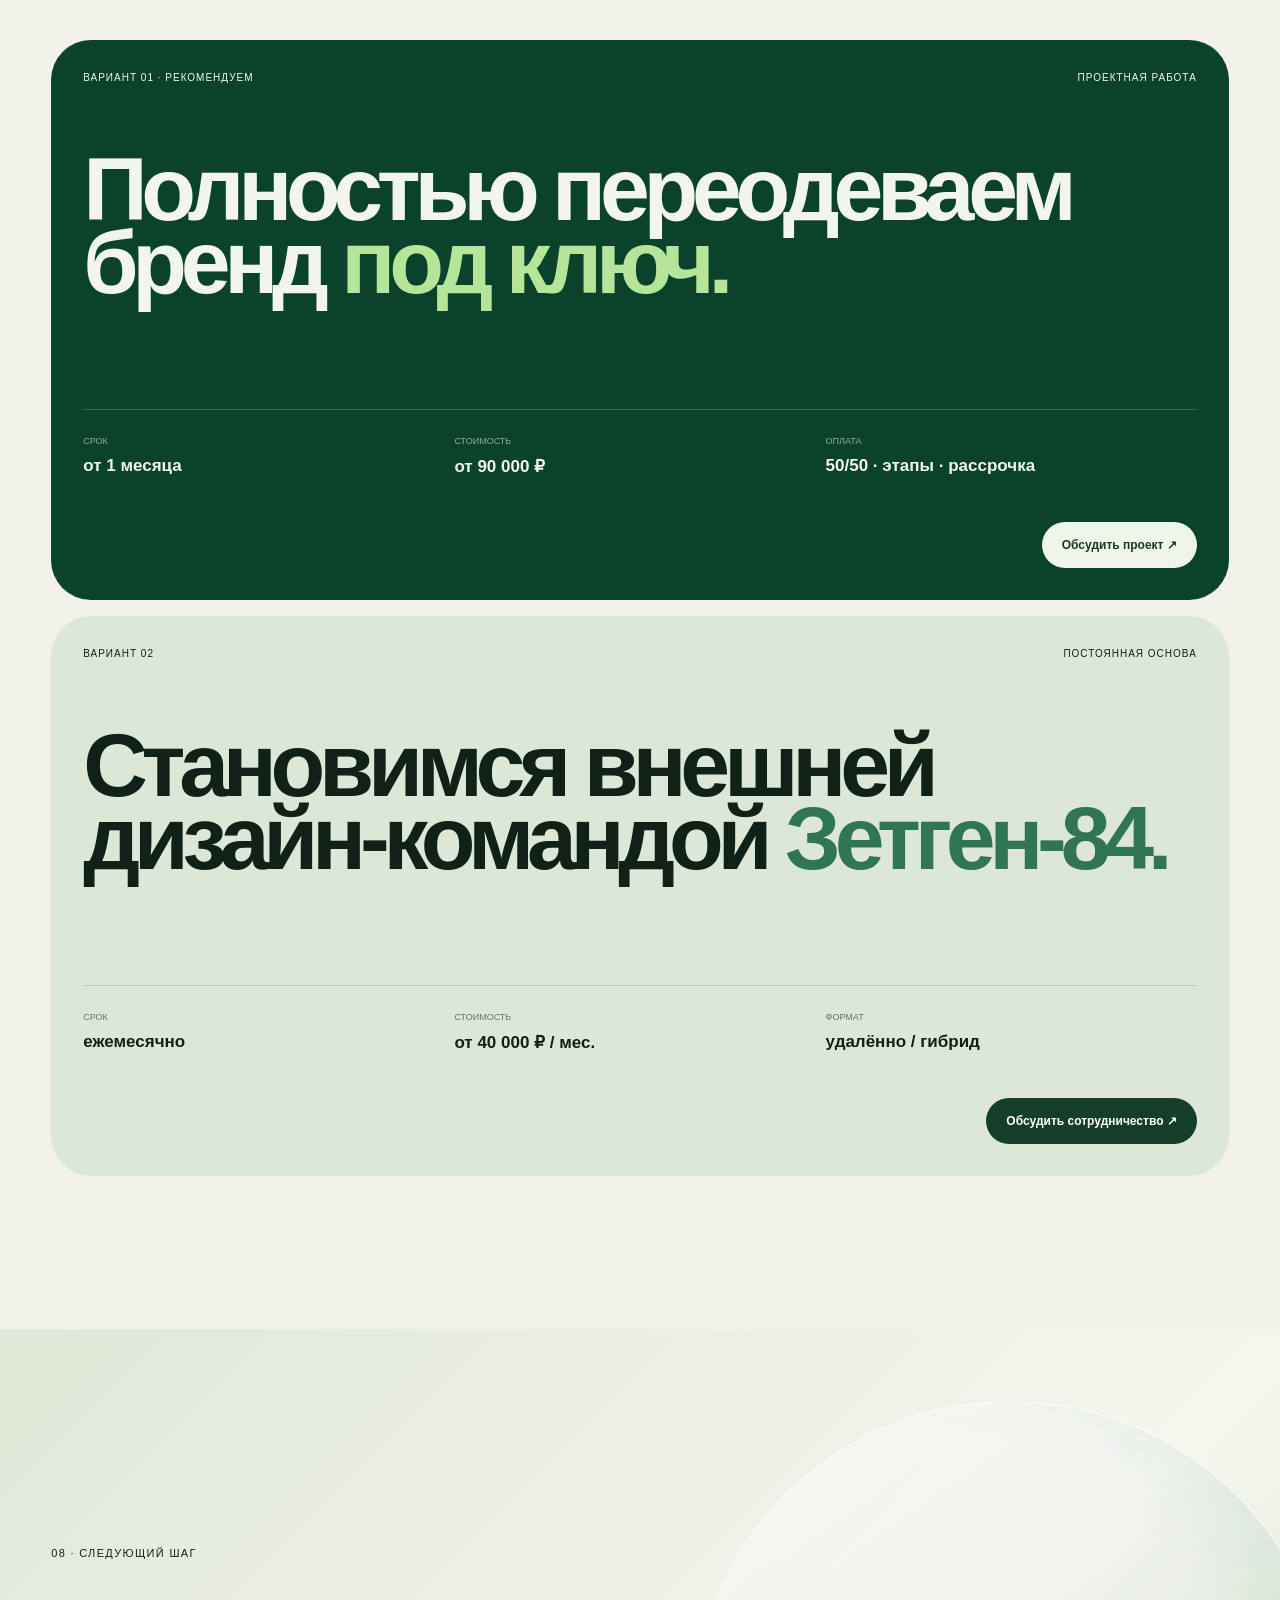
==== commit 2117738a: "Use live Zetgen product image until local asset is added" ====
--- a/index.html
+++ b/index.html
@@ -6,7 +6,7 @@
   <meta name="theme-color" content="#eff1e8" />
   <meta name="description" content="Персональное коммерческое предложение агентства СПУТНИК для Зетген-84." />
   <title>СПУТНИК × Зетген-84 — От визуала к продажам</title>
-  <link rel="preload" as="image" href="assets/zetgen-product.jpg" />
+  <link rel="preload" as="image" href="https://zetgen-84.ru/wp-content/uploads/2025/01/DSC_0871.png" />
   <link rel="stylesheet" href="styles.css" />
 </head>
 <body>
@@ -29,7 +29,7 @@
       <div class="product-stage" data-parallax="0.06">
         <div class="product-halo"></div>
         <div class="product-glass"></div>
-        <img src="assets/zetgen-product.jpg" alt="Реальная продукция Зетген-84" class="product-image" />
+        <img src="https://zetgen-84.ru/wp-content/uploads/2025/01/DSC_0871.png" alt="Реальная продукция Зетген-84" class="product-image" />
         <div class="product-chip">Сильный продукт<br /><b>нуждается в сильной упаковке</b></div>
       </div>
       <a class="scroll-cue" href="#about">Листайте, чтобы увидеть потенциал бренда <span>↓</span></a>
@@ -137,7 +137,7 @@
     </section>
 
     <section class="final" id="final" data-section>
-      <div class="final-orb"></div><img src="assets/zetgen-product.jpg" class="final-product" alt="Продуктовая линейка Зетген-84" />
+      <div class="final-orb"></div><img src="https://zetgen-84.ru/wp-content/uploads/2025/01/DSC_0871.png" class="final-product" alt="Продуктовая линейка Зетген-84" />
       <div class="final-copy"><div class="section-kicker reveal">08 · Следующий шаг</div><h2 class="final-title reveal">Готовы<br /><span>начать?</span></h2><p class="reveal">У Зетген уже есть сильный продукт.<br />Теперь сделаем таким же сильным бренд вокруг него.</p><div class="final-actions reveal"><a class="big-cta" href="mailto:zetgen.84@mail.ru?subject=Проект%20Зетген-84%20×%20СПУТНИК">Начать проект ↗</a><a class="text-cta" href="#formats">Посмотреть форматы ↑</a></div></div>
       <div class="final-footer"><span>СПУТНИК × ЗЕТГЕН-84</span><span>Коммерческое предложение · 2026</span></div>
     </section>
--- a/styles.css
+++ b/styles.css
@@ -0,0 +1,15 @@
+:root{--ink:#102218;--green:#0c6c44;--deep:#063b2b;--acid:#a6e67e;--milk:#eff1e8;--paper:#f7f7f0;--line:rgba(16,34,24,.15);--radius:34px;--pad:clamp(22px,4vw,72px)}
+*{box-sizing:border-box}html{scroll-behavior:smooth;background:var(--milk)}body{margin:0;color:var(--ink);background:var(--milk);font-family:Arial,"Helvetica Neue",sans-serif;overflow-x:hidden}a{color:inherit;text-decoration:none}::selection{background:#173f2d;color:#fff}
+.noise{position:fixed;inset:0;pointer-events:none;z-index:1000;opacity:.08;mix-blend-mode:multiply;background-image:url("data:image/svg+xml,%3Csvg viewBox='0 0 180 180' xmlns='http://www.w3.org/2000/svg'%3E%3Cfilter id='n'%3E%3CfeTurbulence type='fractalNoise' baseFrequency='.85' numOctaves='3' stitchTiles='stitch'/%3E%3C/filter%3E%3Crect width='100%25' height='100%25' filter='url(%23n)' opacity='.55'/%3E%3C/svg%3E")}
+.topbar{position:fixed;z-index:500;left:18px;right:18px;top:16px;height:54px;padding:0 18px;display:grid;grid-template-columns:1fr auto 1fr;align-items:center;border:1px solid rgba(255,255,255,.55);border-radius:999px;background:rgba(241,244,236,.7);backdrop-filter:blur(22px) saturate(130%);box-shadow:0 8px 34px rgba(9,41,27,.08)}.brand{font-weight:900;letter-spacing:-.04em}.brand span{font-size:8px;vertical-align:top;margin-left:2px}.topnav{display:flex;gap:28px;font-size:12px}.topnav a,.mini-cta{transition:opacity .25s}.topnav a:hover,.mini-cta:hover{opacity:.55}.mini-cta{justify-self:end;font-size:12px;font-weight:700}
+.hero{position:relative;min-height:100svh;padding:105px var(--pad) 38px;display:grid;grid-template-columns:repeat(12,1fr);grid-template-rows:auto 1fr auto;gap:0 18px;overflow:hidden;background:radial-gradient(circle at 73% 42%,#f7f8ef 0 18%,transparent 46%),linear-gradient(140deg,#eef0e6,#dce8d4 62%,#e7e9df)}.hero-grid{position:absolute;inset:0;background:repeating-linear-gradient(90deg,transparent 0 calc(8.333% - 1px),rgba(17,48,31,.055) calc(8.333% - 1px) 8.333%);mask-image:linear-gradient(to bottom,transparent 0,black 20%,black 72%,transparent)}.eyebrow{grid-column:1/4;align-self:start;font-size:11px;text-transform:uppercase;letter-spacing:.12em}.hero-title{position:relative;z-index:3;grid-column:1/13;align-self:center;margin:8vh 0 10vh;font-size:clamp(68px,11.4vw,184px);line-height:.78;letter-spacing:-.075em;font-weight:900}.hero-title span{display:block}.hero-title .indent{padding-left:15.7vw;color:var(--green)}.hero-note{grid-column:1/4;grid-row:2;align-self:end;margin-bottom:10vh;font-size:clamp(14px,1.2vw,20px);line-height:1.2;font-weight:700;letter-spacing:-.03em}.scroll-cue{grid-column:1/6;grid-row:3;font-size:11px;text-transform:uppercase;letter-spacing:.08em}.scroll-cue span{font-size:18px;display:inline-block;margin-left:8px;animation:bounce 1.6s infinite}.product-stage{position:absolute;z-index:2;right:1vw;top:13vh;width:min(48vw,760px);height:68vh;display:flex;align-items:center;justify-content:center;transform:translateZ(0)}.product-halo{position:absolute;width:65%;aspect-ratio:1;border-radius:50%;background:radial-gradient(circle at 38% 28%,#d9ffd1,rgba(43,132,91,.25) 40%,rgba(5,57,40,.03) 68%,transparent 70%);filter:blur(8px)}.product-glass{position:absolute;width:78%;height:70%;border-radius:50% 46% 52% 44%/45% 55% 43% 57%;background:linear-gradient(145deg,rgba(255,255,255,.52),rgba(19,104,66,.05));border:1px solid rgba(255,255,255,.7);backdrop-filter:blur(18px);box-shadow:inset 0 0 60px rgba(255,255,255,.55),0 45px 90px rgba(19,75,48,.13);transform:rotate(-9deg)}.product-image{position:relative;z-index:2;width:93%;height:auto;object-fit:contain;mix-blend-mode:multiply;filter:saturate(.93) contrast(1.02);mask-image:radial-gradient(ellipse at center,black 55%,transparent 82%)}.product-chip{position:absolute;z-index:5;right:2%;bottom:5%;padding:17px 21px;border-radius:20px;background:rgba(250,252,246,.67);border:1px solid rgba(255,255,255,.78);backdrop-filter:blur(20px);font-size:11px;line-height:1.35;box-shadow:0 18px 42px rgba(11,60,38,.13)}.orb{position:absolute;border-radius:50%;filter:blur(1px)}.orb-a{width:160px;height:160px;right:43%;top:22%;background:linear-gradient(140deg,rgba(255,255,255,.9),rgba(70,153,110,.22));border:1px solid rgba(255,255,255,.85);box-shadow:inset -18px -24px 45px rgba(14,97,58,.11)}.orb-b{width:92px;height:92px;right:5%;bottom:10%;background:#1c7f55;box-shadow:inset 15px 15px 22px rgba(255,255,255,.18)}.glass-loop{position:absolute;width:360px;height:120px;right:14%;top:13%;border:22px solid rgba(255,255,255,.23);border-radius:50%;transform:rotate(18deg);backdrop-filter:blur(10px);box-shadow:inset 0 0 0 1px rgba(255,255,255,.5),0 15px 40px rgba(17,81,51,.1)}
+.section-pad{padding:clamp(100px,12vw,190px) var(--pad)}.section-kicker{font-size:11px;text-transform:uppercase;letter-spacing:.12em;margin-bottom:45px}.display{font-size:clamp(54px,8.25vw,132px);line-height:.88;letter-spacing:-.068em;margin:0;font-weight:900}.display .indent{display:inline-block;padding-left:10vw;color:var(--green)}.lead{max-width:720px;margin:55px 0 0 auto;font-size:clamp(21px,2.1vw,34px);line-height:1.08;letter-spacing:-.04em}.about{background:#f5f5ed}.stats{margin-top:110px;display:grid;grid-template-columns:1fr 1.2fr 1fr 1fr;border-top:1px solid var(--line);border-bottom:1px solid var(--line)}.stat{min-height:250px;padding:28px 24px 30px 0;display:flex;flex-direction:column;justify-content:space-between;border-right:1px solid var(--line)}.stat+.stat{padding-left:24px}.stat:last-child{border-right:0}.stat strong{font-size:clamp(76px,9vw,150px);line-height:.8;letter-spacing:-.08em}.stat span{font-size:13px;text-transform:uppercase;letter-spacing:.06em}.infinity strong{font-weight:400;color:var(--green)}.reviews-head{margin-top:90px;display:flex;justify-content:space-between;font-size:11px;text-transform:uppercase;letter-spacing:.1em}.reviews{margin-top:24px;display:flex;gap:18px;overflow-x:auto;padding:25px 2px 70px;scroll-snap-type:x mandatory;scrollbar-width:none}.reviews::-webkit-scrollbar{display:none}.review-paper{position:relative;flex:0 0 min(420px,76vw);height:510px;padding:18px;border-radius:26px;background:#fff;box-shadow:0 26px 70px rgba(33,46,37,.13);scroll-snap-align:center;transform-origin:center;display:grid;grid-template-rows:1fr auto auto auto;gap:15px}.review-paper:nth-child(2){transform:rotate(2.2deg) translateY(15px)}.review-paper:nth-child(3){transform:rotate(-1.5deg) translateY(2px)}.review-paper:nth-child(4){transform:rotate(1deg) translateY(22px)}.review-paper small,.review-paper span{font-size:10px;text-transform:uppercase;letter-spacing:.1em}.review-paper h3{font-size:26px;line-height:1;letter-spacing:-.05em;margin:0}.review-photo,.review-ui{border-radius:18px;overflow:hidden}.ghost-photo{background:radial-gradient(circle at 60% 30%,#dbf0da,transparent 25%),linear-gradient(145deg,#254c39,#98b88e)}.mesh-photo{background:radial-gradient(circle at 30% 30%,#e7f0bc,transparent 22%),radial-gradient(circle at 70% 65%,#1a6d46,transparent 34%),linear-gradient(130deg,#c7d9ca,#f1f1e8)}.review-ui{background:#eff1eb;padding:28px}.review-ui i{display:block;height:12px;background:#c6cec5;border-radius:999px;margin:14px 0}.review-ui i:nth-child(2){width:72%}.review-ui i:nth-child(3){width:86%}.review-ui i:nth-child(4){width:45%}.review-ui.dark{background:#153e2a}.review-ui.dark i{background:rgba(255,255,255,.3)}.micro-note{font-size:10px;max-width:500px;opacity:.55;margin-top:-30px}
+.cases{background:#0c271b;color:#eef1e9}.cases-intro{padding-bottom:70px}.cases .display .indent{color:#a4df8d}.cases-scroll{height:340vh}.cases-sticky{position:sticky;top:0;height:100vh;overflow:hidden;display:flex;align-items:center}.case-track{display:flex;gap:24px;padding:0 var(--pad);will-change:transform}.case{position:relative;flex:0 0 calc(100vw - var(--pad)*2);height:78vh;border-radius:42px;padding:32px;overflow:hidden;display:grid;grid-template-columns:1.05fr 1.95fr;gap:30px;background:#e9ece3;color:#102218}.case-num{position:absolute;top:28px;right:30px;font-size:11px;letter-spacing:.1em}.case-copy{align-self:end;max-width:490px;position:relative;z-index:5}.case-copy>p:first-child{font-size:11px;text-transform:uppercase;letter-spacing:.12em}.case-copy h3{font-size:clamp(50px,5vw,86px);line-height:.86;letter-spacing:-.07em;margin:10px 0 22px}.case-copy a{font-size:12px;border-bottom:1px solid currentColor}.case-copy ul{list-style:none;padding:0;margin:22px 0;display:flex;flex-wrap:wrap;gap:7px}.case-copy li{font-size:10px;text-transform:uppercase;border:1px solid rgba(0,0,0,.14);border-radius:999px;padding:8px 12px}.case-copy .result{font-size:16px;line-height:1.3;max-width:430px;margin-top:32px}.compare{align-self:center;display:grid;grid-template-columns:1fr auto 1fr;align-items:center;gap:16px}.browser{height:58vh;border-radius:22px;background:#fff;box-shadow:0 28px 80px rgba(0,0,0,.16);overflow:hidden;position:relative}.browserbar{height:35px;display:flex;align-items:center;gap:5px;padding:0 12px;background:#edece9}.browserbar i{width:7px;height:7px;border-radius:50%;background:#c0c0bc}.browserbar span{font-size:8px;margin-left:8px;opacity:.45}.browser label{position:absolute;left:16px;bottom:14px;font-size:9px;padding:6px 9px;background:#fff;border-radius:999px}.sv-old{height:calc(100% - 35px);background:#181818;color:#fff;padding:40px 25px;display:flex;flex-direction:column}.sv-old b{font-size:34px;letter-spacing:-.05em;color:#ff294d}.sv-old span{font-size:10px;margin-top:7px}.old-lines{margin-top:50px;height:50%;background:repeating-linear-gradient(#fff 0 6px,transparent 6px 19px);opacity:.16}.sv-new{height:calc(100% - 35px);padding:42px 25px;background:radial-gradient(circle at 90% 30%,#cbff91 0 12%,transparent 13%),linear-gradient(145deg,#0b3b26,#86b65f);color:white}.sv-new small{font-size:9px;letter-spacing:.1em}.sv-new b{display:block;font-size:40px;line-height:.9;letter-spacing:-.06em;margin-top:60px}.green-pill{position:absolute;bottom:40px;right:20px;font-size:8px;border:1px solid rgba(255,255,255,.4);border-radius:999px;padding:8px}.arrow{font-size:36px}.case-two{background:#eee9ff}.sofia-scene{position:relative;height:100%;min-height:500px;align-self:center}.sofia-site{position:absolute;inset:10% 12% 12% 8%;border-radius:28px;background:#7552ff;color:white;padding:42px;box-shadow:0 35px 100px rgba(68,48,156,.28)}.sofia-site span{font-size:12px}.sofia-site h4{font-size:clamp(40px,4.2vw,72px);letter-spacing:-.07em;line-height:.9;margin:50px 0}.sofia-btn{display:inline-block;background:#f5ec4e;color:#332774;padding:12px 16px;border-radius:999px;font-size:10px}.paper{position:absolute;background:#fff;border-radius:8px;box-shadow:0 16px 45px rgba(55,32,120,.18);padding:20px;font-size:12px}.p-a{right:2%;bottom:6%;width:150px;height:210px;transform:rotate(9deg);color:#7552ff}.p-b{right:28%;top:1%;width:120px;height:160px;transform:rotate(-8deg);background:#f5ec4e;color:#4534a4}.coin{position:absolute;right:1%;top:12%;width:90px;height:90px;border-radius:50%;display:grid;place-items:center;background:#fff;color:#7552ff;font-size:44px;font-weight:900;box-shadow:0 16px 44px rgba(40,20,96,.2)}.case-three{background:#dce3d6}.taiga-scene{position:relative;height:100%;overflow:hidden;border-radius:30px;background:linear-gradient(#dfe9df 0 48%,#6f8374 48% 100%)}.lake{position:absolute;inset:auto 0 0;height:48%;background:linear-gradient(175deg,rgba(255,255,255,.18),rgba(20,62,52,.45)),repeating-linear-gradient(180deg,transparent 0 20px,rgba(255,255,255,.08) 21px 22px)}.mountain{position:absolute;bottom:46%;width:70%;height:38%;background:#748b79;clip-path:polygon(0 100%,30% 20%,47% 62%,63% 0,100% 100%)}.m1{left:-8%}.m2{right:-15%;transform:scale(.8);opacity:.55}.taiga-phone{position:absolute;left:14%;top:7%;width:250px;height:470px;border:7px solid #18261e;border-radius:36px;background:linear-gradient(150deg,#192f23,#466c4f);color:#fff;padding:34px 22px;box-shadow:0 30px 90px rgba(10,32,20,.4)}.taiga-phone small{font-size:9px;letter-spacing:.1em}.taiga-phone b{display:block;margin-top:70px;font-size:42px;line-height:.88;letter-spacing:-.06em}.taiga-phone span{position:absolute;bottom:30px;font-size:10px}.social-card{position:absolute;width:180px;height:210px;border-radius:22px;padding:18px;background:rgba(244,246,237,.82);backdrop-filter:blur(18px);font-size:10px}.social-card b{display:block;margin-top:100px;font-size:24px;letter-spacing:-.06em}.s-a{right:14%;top:12%;transform:rotate(7deg)}.s-b{right:3%;bottom:10%;transform:rotate(-4deg);background:rgba(16,54,35,.85);color:#fff}.case-progress{position:absolute;left:var(--pad);right:var(--pad);bottom:24px;height:2px;background:rgba(255,255,255,.2)}.case-progress span{display:block;height:100%;width:0;background:#c0eea7}
+.you{background:#f5f5ed}.giant{font-size:clamp(64px,9.2vw,150px)}.diagnosis{margin-top:110px;display:grid;grid-template-columns:1fr 1fr;border-top:1px solid var(--line);border-bottom:1px solid var(--line)}.diag-col{padding:30px 0 20px}.diag-col+.diag-col{border-left:1px solid var(--line);padding-left:35px}.diag-title{font-size:12px;text-transform:uppercase;letter-spacing:.1em}.diag-col ol{list-style:none;padding:0;margin:55px 0 0}.diag-col li{display:grid;grid-template-columns:50px 1fr;gap:12px;padding:20px 0;border-top:1px solid var(--line);font-size:clamp(18px,2vw,30px);letter-spacing:-.04em}.diag-col li b{font-size:9px;letter-spacing:.08em}.positive{background:linear-gradient(110deg,rgba(132,203,113,.1),transparent 55%)}.friction{opacity:.65}.transition{margin:170px 0 10px}.transition small{font-size:13px;text-transform:uppercase}.transition h3{font-size:clamp(82px,12vw,180px);line-height:.78;letter-spacing:-.08em;color:var(--green);margin:15px 0}.transition p{font-size:clamp(20px,2.4vw,36px);max-width:700px;margin-left:auto}
+.proposal{background:#0a2b1c;color:#eef1e8}.proposal .display .indent{color:#a9de93}.roadmap{position:relative;margin:130px auto 0;max-width:1200px}.road-line{position:absolute;left:52px;top:0;bottom:0;width:2px;background:rgba(255,255,255,.15)}.road-line span{position:absolute;left:0;top:0;width:100%;height:0;background:#b8eca0}.road-step{position:relative;display:grid;grid-template-columns:110px 1fr;gap:40px;min-height:70vh;padding:0 0 110px}.step-no{position:relative;z-index:2;width:104px;height:104px;border-radius:50%;display:grid;place-items:center;background:#0a2b1c;border:1px solid rgba(255,255,255,.3);font-size:18px}.road-step h3{font-size:clamp(62px,7vw,112px);line-height:.85;letter-spacing:-.07em;margin:5px 0 30px}.road-step p{max-width:720px;font-size:clamp(19px,2vw,30px);line-height:1.15;opacity:.85}.tags{display:flex;flex-wrap:wrap;gap:8px;margin-top:35px}.tags span{border:1px solid rgba(255,255,255,.25);border-radius:999px;padding:9px 13px;font-size:10px;text-transform:uppercase}.mini-art{margin-top:40px;height:260px;border-radius:28px;background:linear-gradient(145deg,#b7df92,#1d7b4e);position:relative;overflow:hidden}.mini-art i{position:absolute;border-radius:50%;border:1px solid rgba(255,255,255,.5);backdrop-filter:blur(10px)}.mini-art i:nth-child(1){width:180px;height:180px;left:18%;top:15%;background:rgba(255,255,255,.14)}.mini-art i:nth-child(2){width:120px;height:120px;right:18%;top:25%;background:#e5eece}.mini-art i:nth-child(3){width:260px;height:70px;left:40%;bottom:15%;border-radius:999px;background:rgba(8,55,36,.4);transform:rotate(-16deg)}.dual{display:grid;grid-template-columns:1fr 1fr;margin-top:45px;border:1px solid rgba(255,255,255,.2);border-radius:26px;overflow:hidden}.dual div{padding:30px}.dual div+div{border-left:1px solid rgba(255,255,255,.2)}.dual b{display:block;font-size:44px;letter-spacing:-.06em}.dual span{font-size:12px;opacity:.6}.road-result{max-width:1200px;margin:0 auto;border-top:1px solid rgba(255,255,255,.2);padding-top:30px;display:grid;grid-template-columns:150px 1fr}.road-result span{font-size:11px;text-transform:uppercase}.road-result strong{font-size:clamp(36px,5vw,76px);line-height:.95;letter-spacing:-.06em;color:#b8eca0}
+.benefits{background:#ecf0e5}.bento{margin-top:90px;display:grid;grid-template-columns:repeat(12,1fr);grid-auto-rows:220px;gap:14px}.benefit{position:relative;overflow:hidden;border-radius:32px;padding:26px;background:#f8f8f2;border:1px solid rgba(18,52,33,.08);display:flex;flex-direction:column}.benefit small{font-size:9px;letter-spacing:.1em}.benefit h3{font-size:clamp(28px,3vw,48px);line-height:.9;letter-spacing:-.06em;margin:14px 0}.benefit p{margin-top:auto;max-width:440px;font-size:13px;line-height:1.35;opacity:.7}.benefit strong{font-size:clamp(44px,6vw,88px);line-height:.84;letter-spacing:-.07em}.b1{grid-column:1/6;grid-row:span 2;background:#163e2a;color:#fff}.b2{grid-column:6/10;grid-row:span 2;background:rgba(255,255,255,.45);backdrop-filter:blur(18px)}.b3{grid-column:10/13}.b4{grid-column:1/9;grid-row:span 2;background:linear-gradient(135deg,#9fda87,#e8efdc)}.b5{grid-column:9/13}.b6{grid-column:9/13}.value-ring{position:absolute;right:25px;bottom:25px;width:140px;height:140px;border-radius:50%;display:grid;place-items:center;border:1px solid rgba(0,0,0,.17);font-size:50px}.sales-orb{position:absolute;width:420px;height:420px;border-radius:50%;right:-30px;top:-80px;background:radial-gradient(circle at 35% 30%,rgba(255,255,255,.9),rgba(15,116,67,.27) 45%,rgba(10,83,49,.08) 72%);box-shadow:inset -30px -40px 70px rgba(5,74,42,.15)}.b4 h3,.b4 strong,.b4 p,.b4 small{position:relative;z-index:2}.b4 strong{margin-top:20px}
+.formats{background:#f3f2ea}.format-list{margin-top:90px;display:grid;gap:16px}.format-card{border-radius:40px;padding:32px;min-height:560px;display:flex;flex-direction:column}.format-card.primary{background:#0b422c;color:#f2f5eb}.format-card.secondary{background:#dde7d8;color:#102218}.format-top{display:flex;justify-content:space-between;font-size:10px;text-transform:uppercase;letter-spacing:.1em}.format-card h3{font-size:clamp(50px,7vw,110px);line-height:.82;letter-spacing:-.07em;margin:70px 0}.format-card h3 em{font-style:normal;color:#b5e598}.secondary h3 em{color:#317653}.format-data{margin-top:auto;display:grid;grid-template-columns:repeat(3,1fr);border-top:1px solid rgba(255,255,255,.2);padding-top:20px}.secondary .format-data{border-top-color:rgba(0,0,0,.14)}.format-data small{font-size:9px;text-transform:uppercase;opacity:.6}.format-data b{display:block;margin-top:8px;font-size:17px}.cta-light,.cta-dark{align-self:flex-end;margin-top:45px;padding:16px 20px;border-radius:999px;font-size:12px;font-weight:700}.cta-light{background:#eff5e9;color:#173a27}.cta-dark{background:#153e2a;color:#fff}
+.final{position:relative;min-height:100svh;padding:110px var(--pad) 28px;display:flex;align-items:center;overflow:hidden;background:linear-gradient(135deg,#dfe8d7,#f6f6ef 60%,#d5e1cd)}.final-copy{position:relative;z-index:4;width:100%}.final-title{font-size:clamp(90px,16vw,250px);line-height:.69;letter-spacing:-.085em;margin:0}.final-title span{color:#0a6b42}.final-copy p{font-size:clamp(20px,2.1vw,34px);line-height:1.05;letter-spacing:-.04em;margin:60px 0 0 43vw}.final-actions{display:flex;align-items:center;gap:25px;margin:40px 0 0 43vw}.big-cta{padding:18px 24px;border-radius:999px;background:#0e5e3a;color:#fff;font-size:13px;font-weight:700}.text-cta{font-size:11px}.final-orb{position:absolute;right:-4%;top:8%;width:50vw;height:50vw;border-radius:50%;background:linear-gradient(145deg,rgba(255,255,255,.6),rgba(31,112,73,.1));border:1px solid rgba(255,255,255,.8);backdrop-filter:blur(18px);box-shadow:inset -60px -50px 90px rgba(35,115,74,.08)}.final-product{position:absolute;right:-5%;bottom:-4%;width:58vw;mix-blend-mode:multiply;opacity:.72;mask-image:radial-gradient(ellipse at center,black 44%,transparent 75%)}.final-footer{position:absolute;left:var(--pad);right:var(--pad);bottom:24px;display:flex;justify-content:space-between;font-size:9px;text-transform:uppercase;letter-spacing:.1em}
+.reveal{opacity:0;transform:translateY(24px);filter:blur(6px);transition:opacity .85s cubic-bezier(.22,1,.36,1),transform .85s cubic-bezier(.22,1,.36,1),filter .85s}.reveal.is-visible{opacity:1;transform:none;filter:none}@keyframes bounce{50%{transform:translateY(7px)}}
+@media (max-width: 900px){.topbar{left:10px;right:10px;top:9px}.topnav{display:none}.topbar{grid-template-columns:1fr 1fr}.mini-cta{display:block}.hero{padding-top:90px;min-height:930px}.eyebrow{grid-column:1/8}.hero-title{grid-column:1/13;margin-top:65px;font-size:clamp(64px,15vw,116px);align-self:start}.hero-title .indent{padding-left:0}.hero-note{grid-column:1/8;grid-row:auto;position:absolute;top:290px;left:var(--pad)}.product-stage{top:38%;right:-14%;width:110vw;height:52vh}.product-chip{right:16%;bottom:0}.orb-a{right:auto;left:4%;top:48%}.glass-loop{right:-23%;top:27%}.scroll-cue{grid-column:1/12;align-self:end}.section-pad{padding-top:100px;padding-bottom:100px}.display{font-size:clamp(52px,13vw,96px)}.display .indent{padding-left:0}.lead{margin-top:35px}.stats{grid-template-columns:1fr 1fr}.stat{min-height:190px}.stat:nth-child(2){border-right:0}.stat:nth-child(3),.stat:nth-child(4){border-top:1px solid var(--line)}.stat strong{font-size:80px}.reviews{margin-right:calc(var(--pad)*-1)}.cases-scroll{height:auto}.cases-sticky{position:relative;height:auto;overflow:visible}.case-track{overflow-x:auto;scroll-snap-type:x mandatory;padding-bottom:48px;scrollbar-width:none}.case{flex-basis:88vw;height:auto;min-height:840px;grid-template-columns:1fr;scroll-snap-align:center}.case-copy{align-self:start;padding-top:35px}.compare{grid-template-columns:1fr;gap:10px}.browser{height:300px}.arrow{transform:rotate(90deg);justify-self:center}.sofia-scene,.taiga-scene{min-height:430px}.case-progress{display:none}.diagnosis{grid-template-columns:1fr}.diag-col+.diag-col{border-left:0;border-top:1px solid var(--line);padding-left:0}.transition{margin-top:110px}.roadmap{margin-top:80px}.road-line{left:32px}.road-step{grid-template-columns:70px 1fr;gap:22px;min-height:auto;padding-bottom:100px}.step-no{width:64px;height:64px}.dual{grid-template-columns:1fr}.dual div+div{border-left:0;border-top:1px solid rgba(255,255,255,.2)}.road-result{grid-template-columns:1fr;gap:20px}.bento{grid-template-columns:1fr;grid-auto-rows:auto}.benefit{grid-column:1!important;grid-row:auto!important;min-height:280px}.b1,.b2,.b4{min-height:440px}.format-card{min-height:620px}.format-data{grid-template-columns:1fr;gap:18px}.format-card h3{margin:60px 0}.final{min-height:850px;align-items:flex-start;padding-top:120px}.final-title{font-size:clamp(88px,24vw,150px)}.final-copy p,.final-actions{margin-left:0}.final-copy p{margin-top:50px;max-width:480px}.final-actions{flex-wrap:wrap}.final-product{width:120vw;right:-45%;bottom:0;opacity:.35}.final-orb{width:95vw;height:95vw;right:-45%;top:25%}}
+@media (prefers-reduced-motion: reduce){html{scroll-behavior:auto}.reveal{opacity:1;transform:none;filter:none;transition:none}.scroll-cue span{animation:none}}
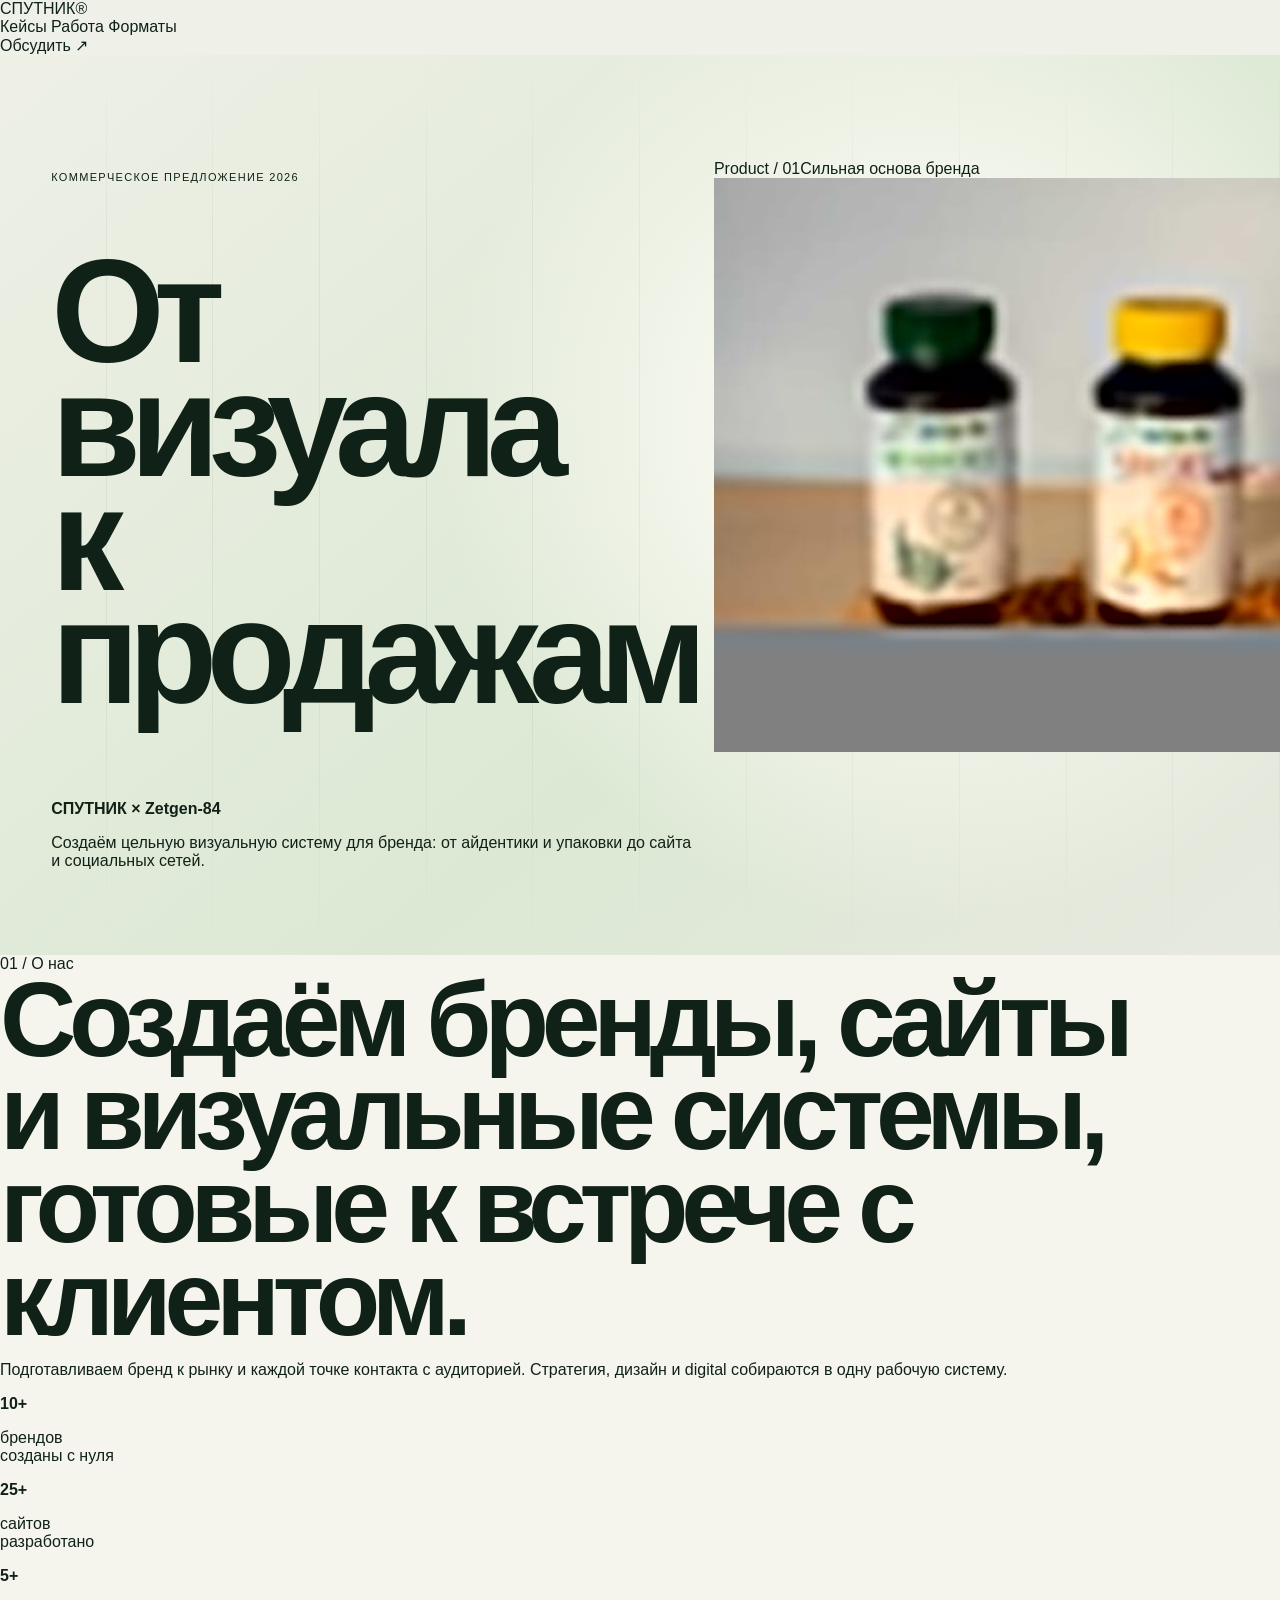
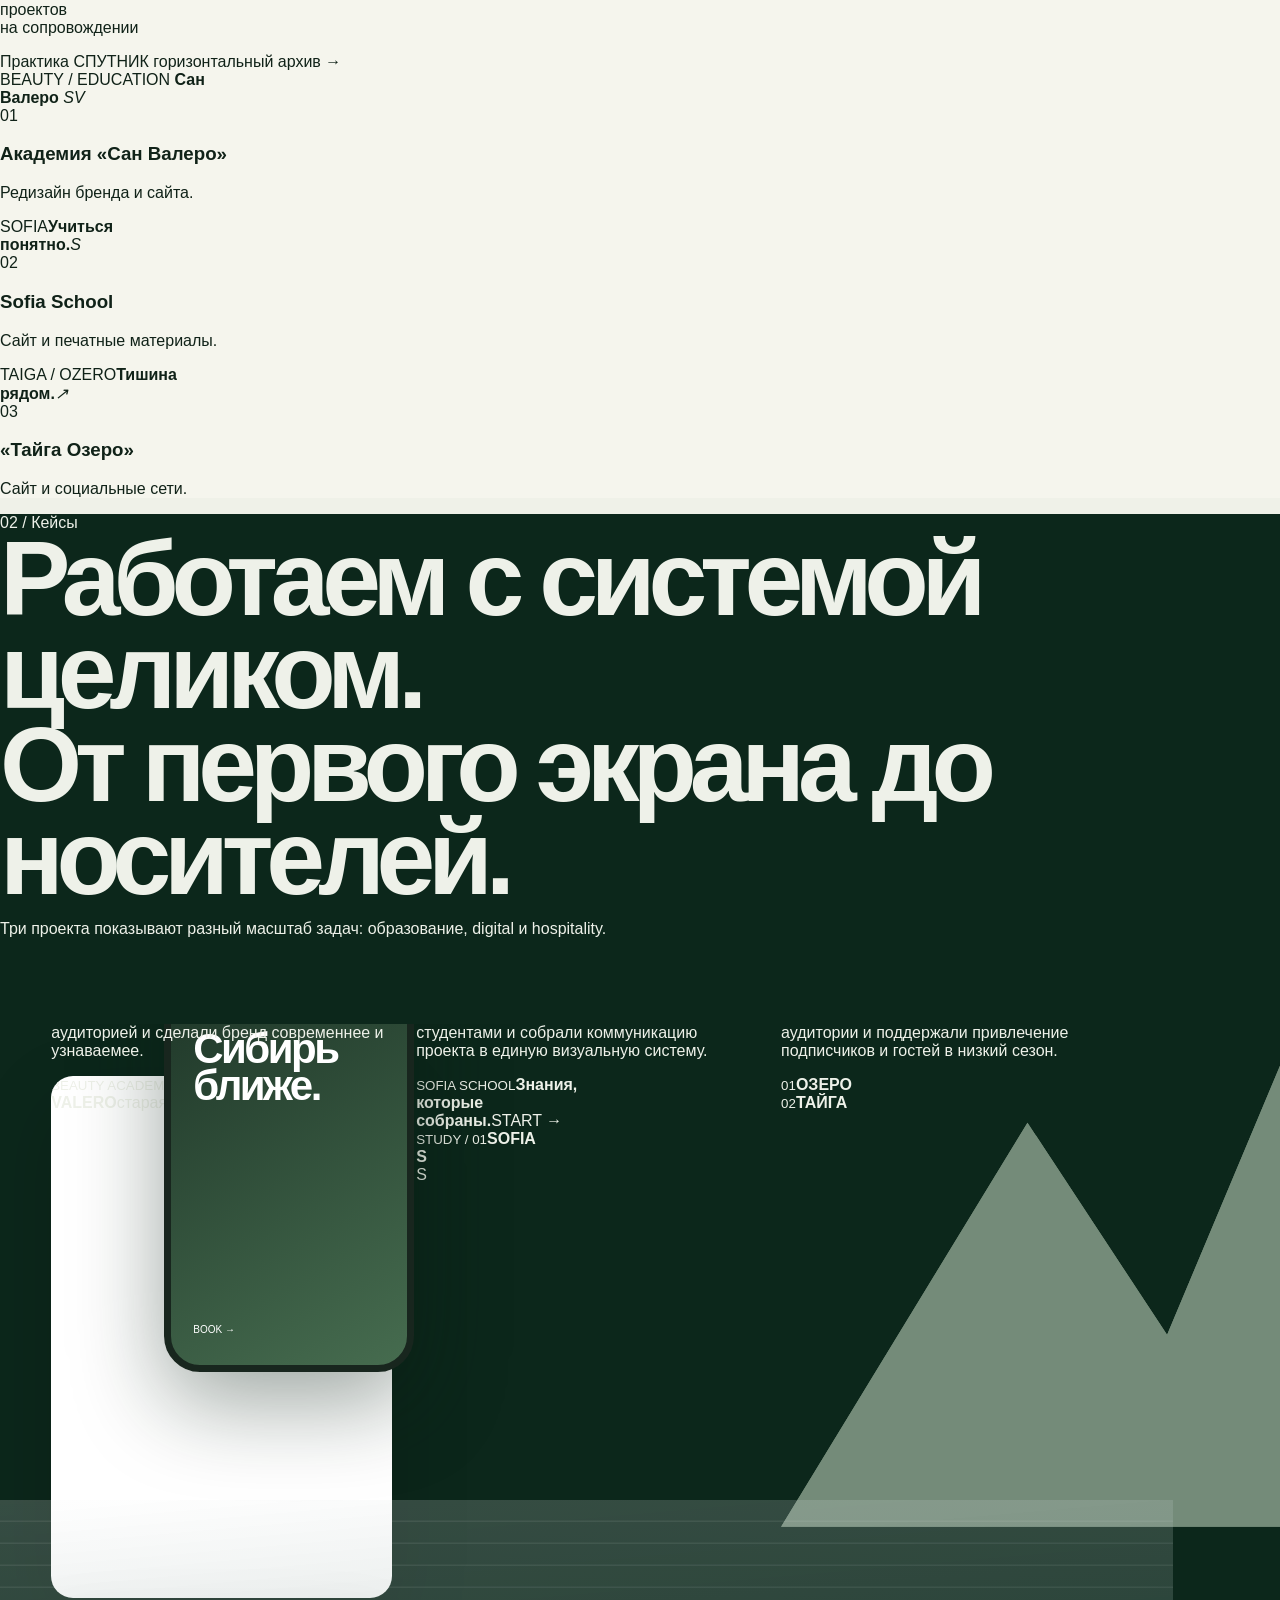
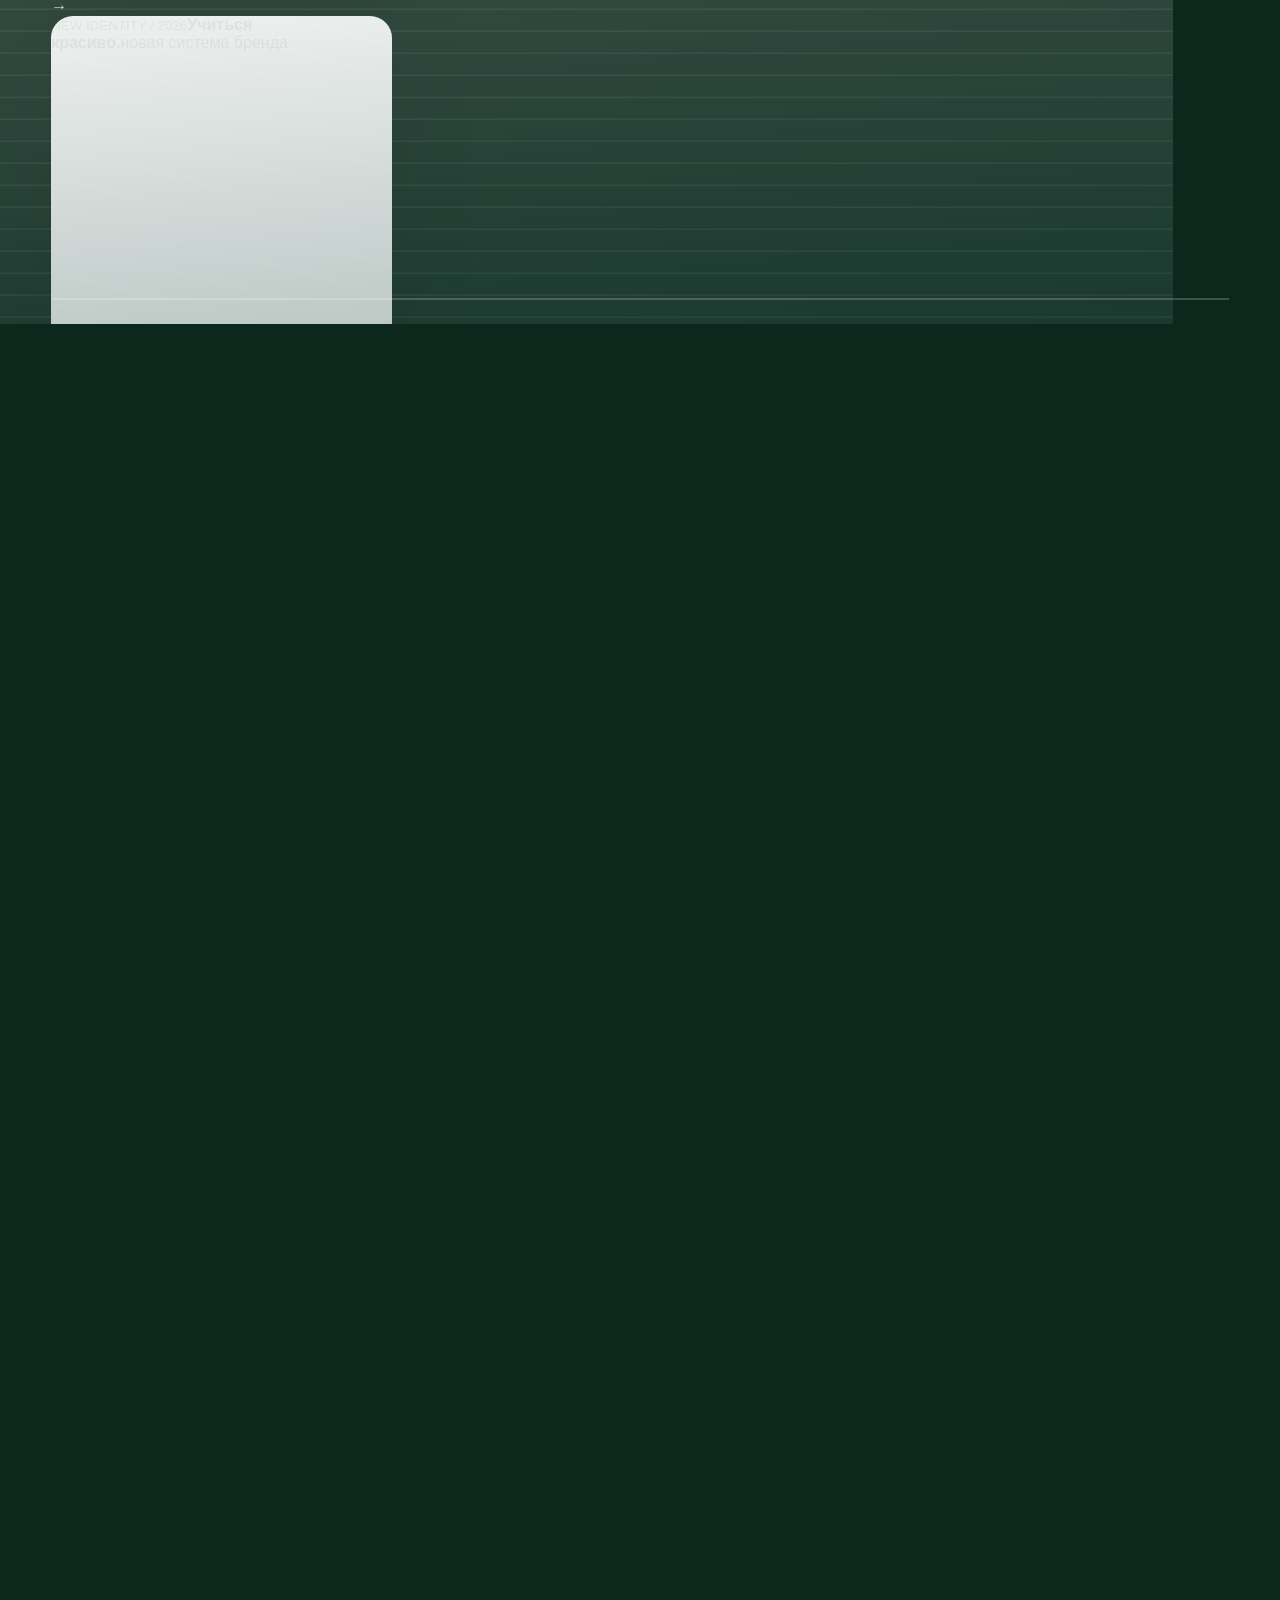
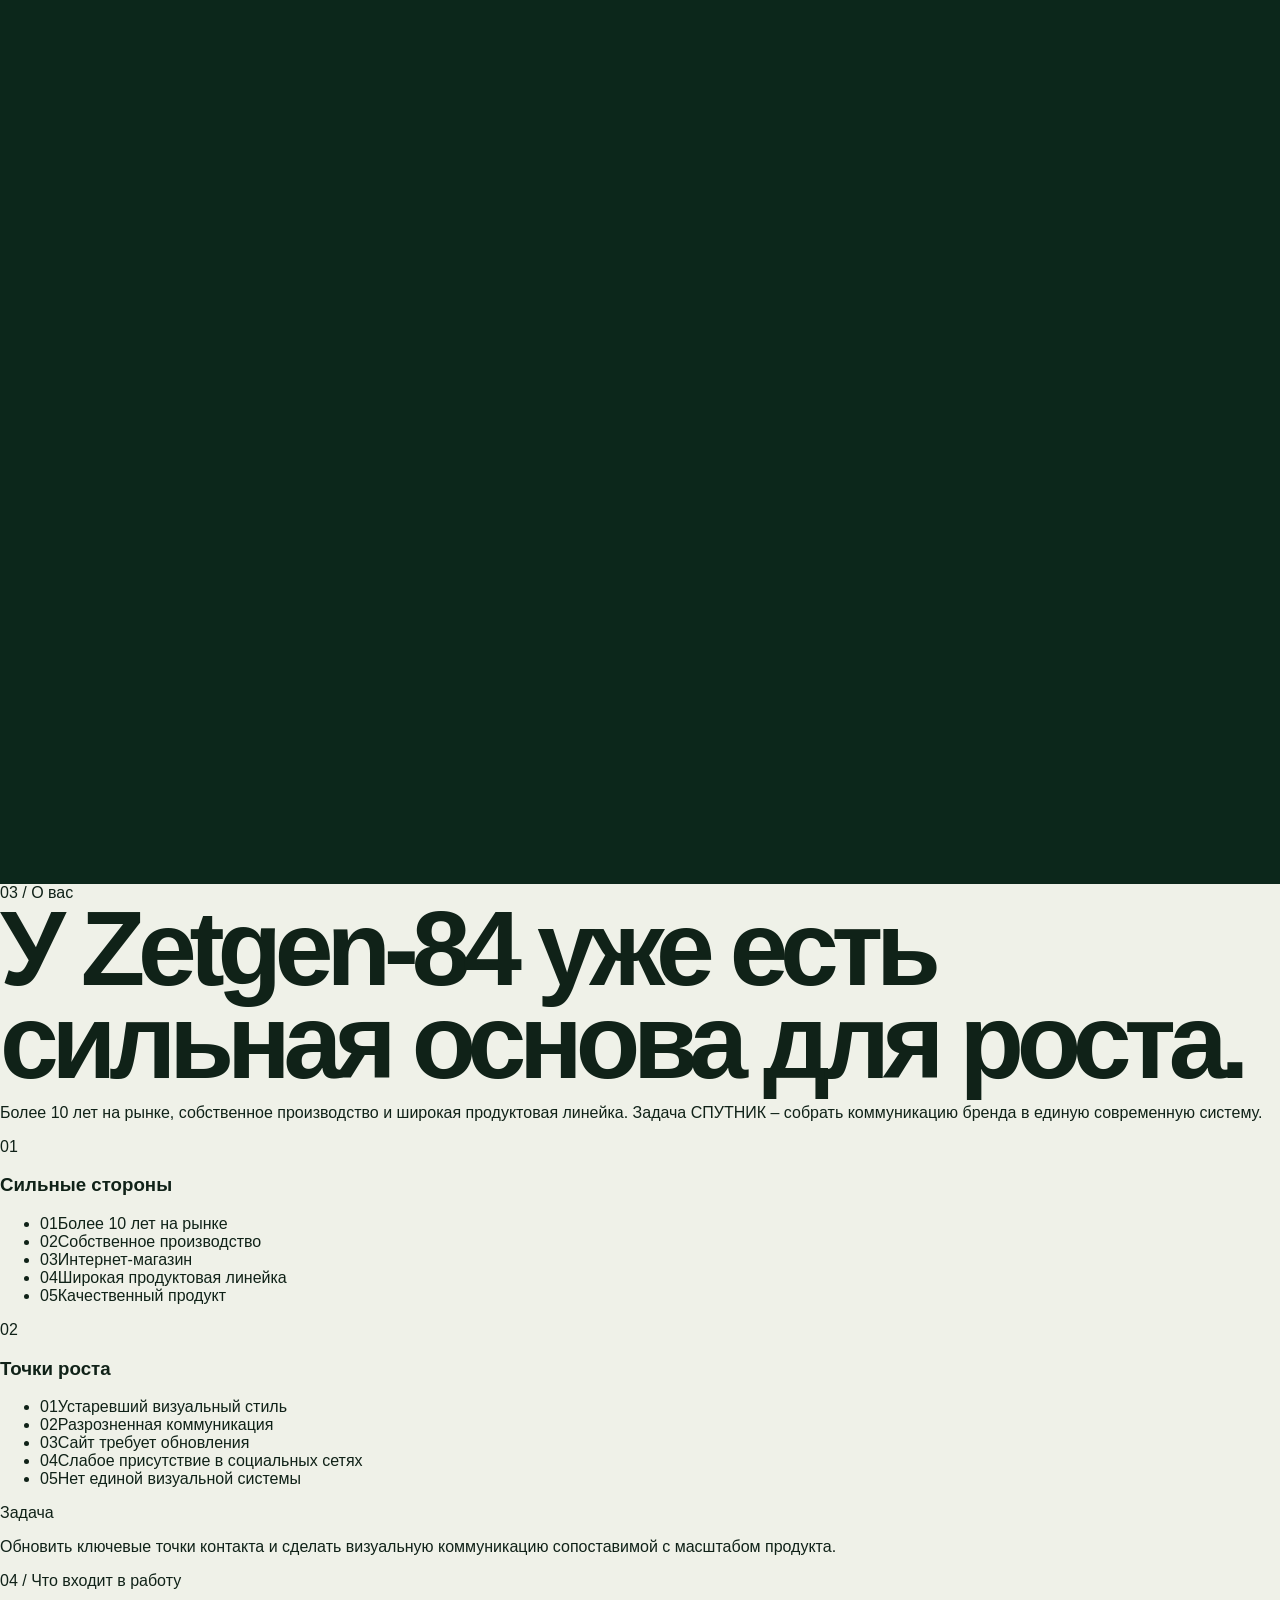
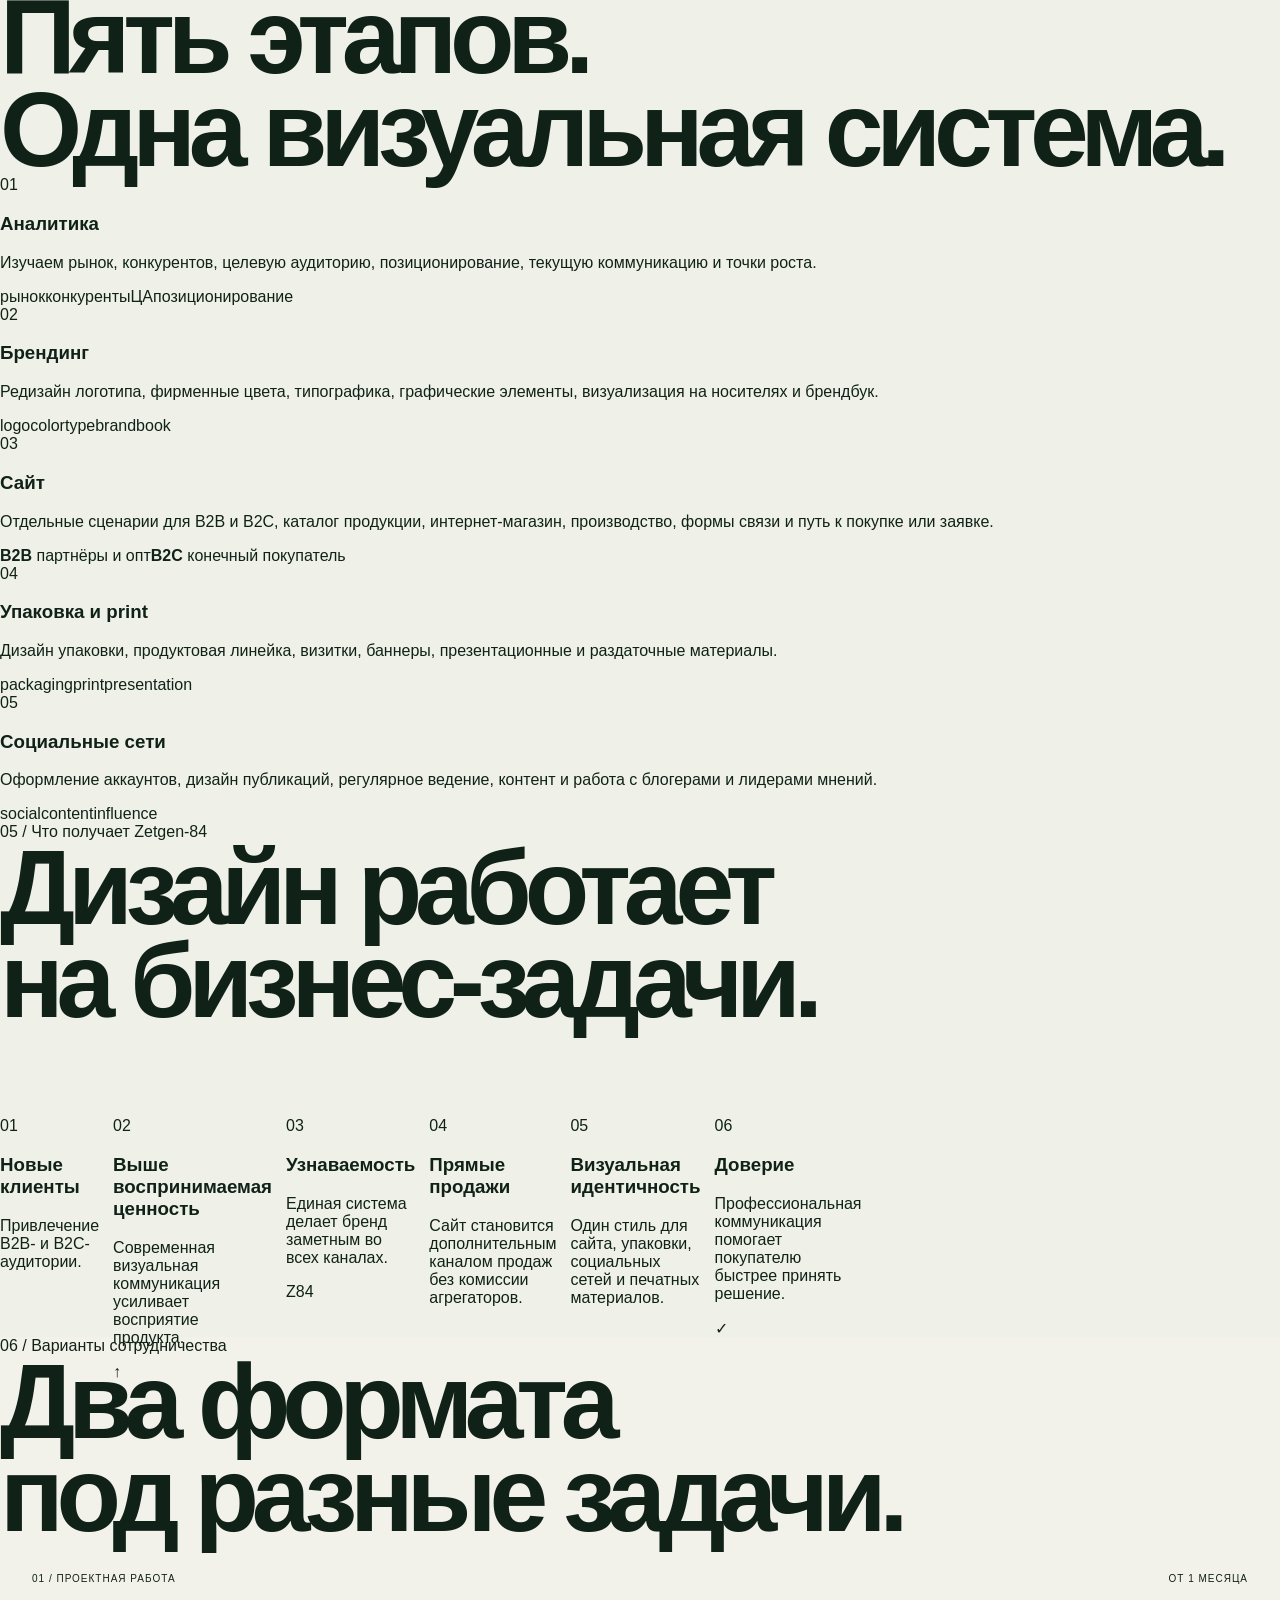
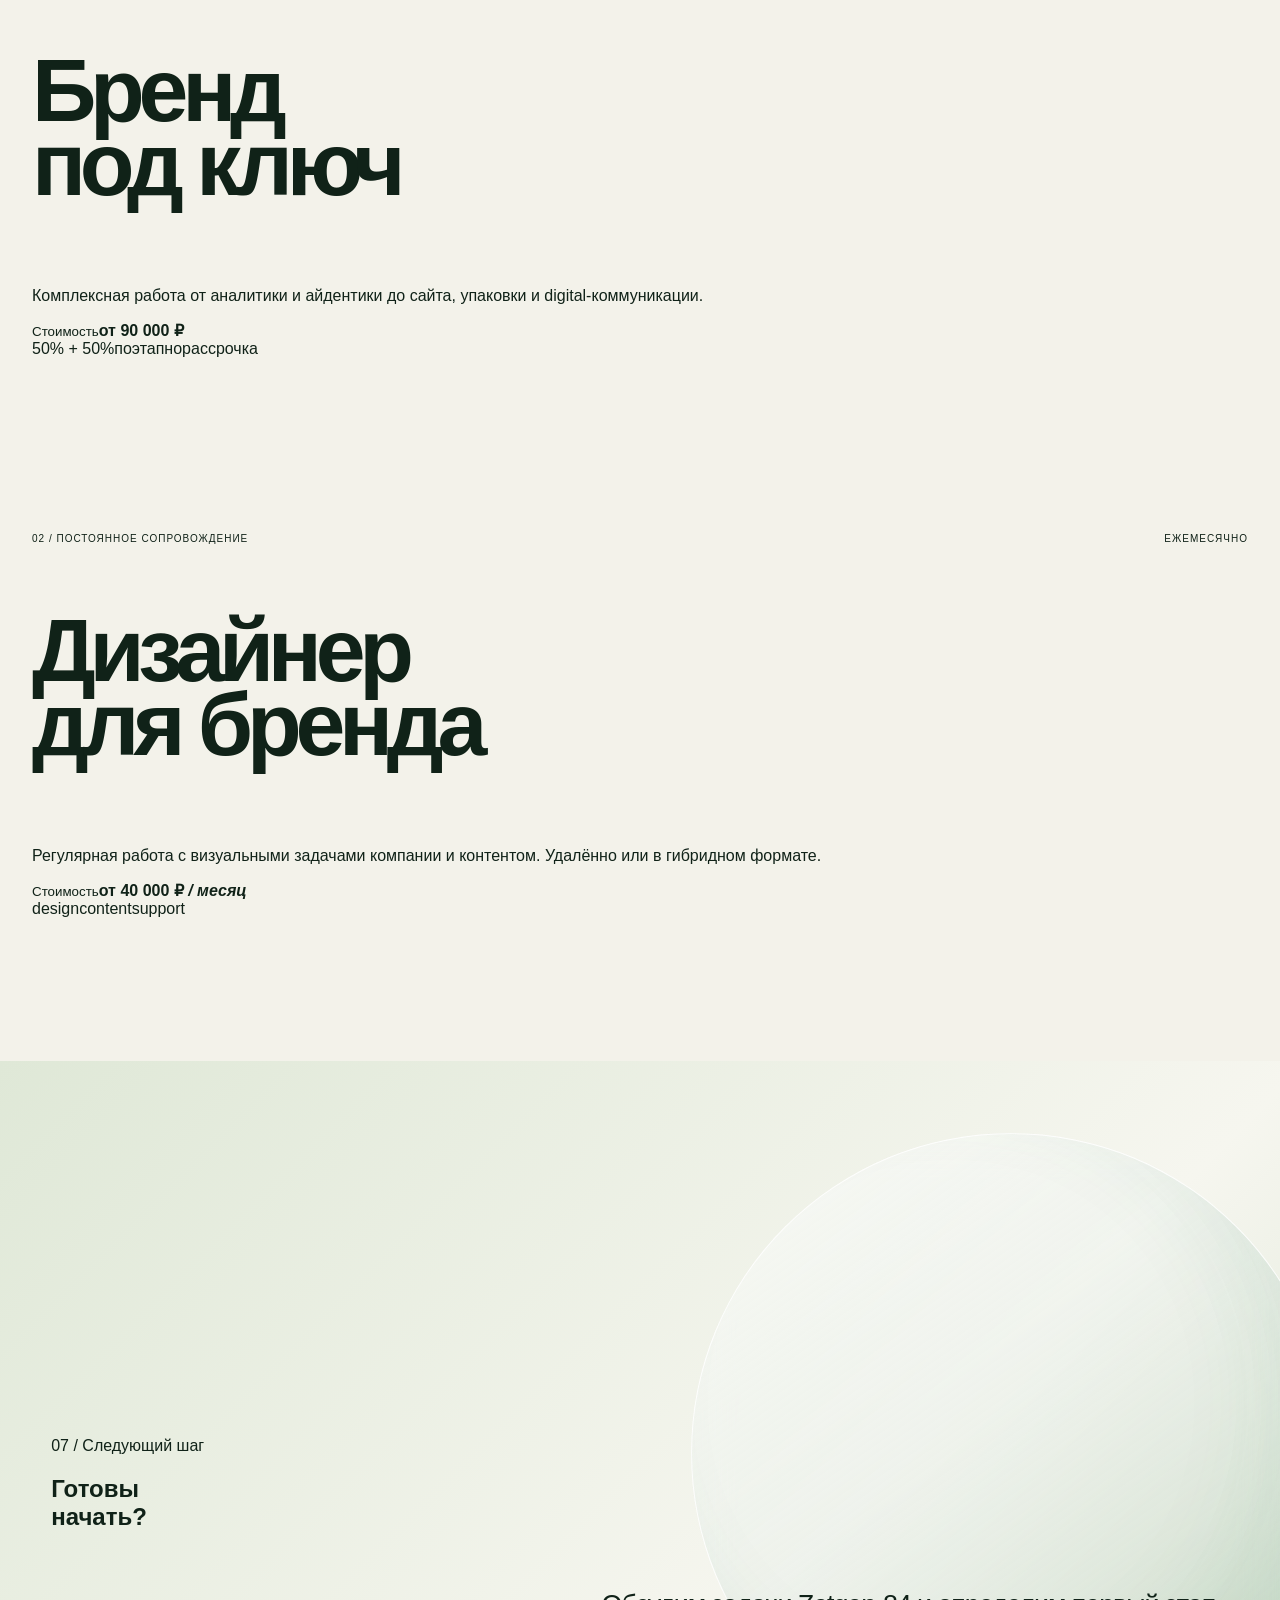
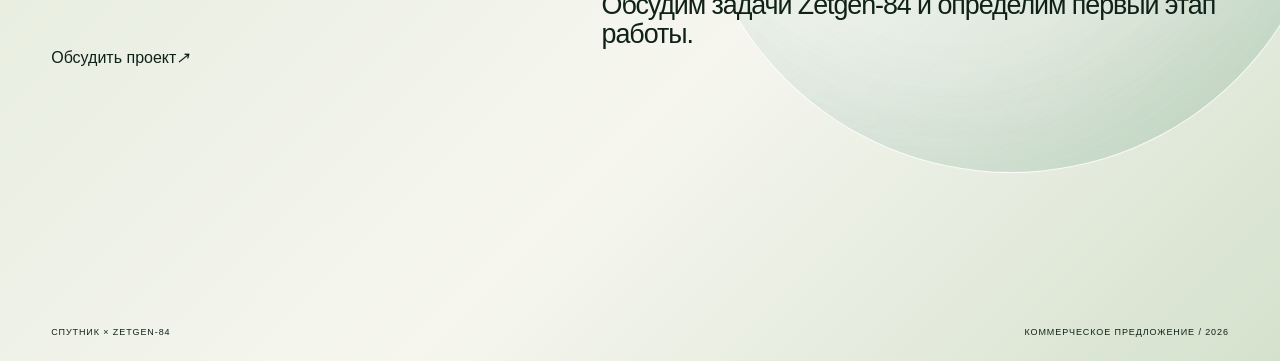
==== commit e27a7451: "Build Zetgen commercial proposal V3 structure" ====
--- a/index.html
+++ b/index.html
@@ -3,145 +3,332 @@
 <head>
   <meta charset="utf-8" />
   <meta name="viewport" content="width=device-width, initial-scale=1" />
-  <meta name="theme-color" content="#eff1e8" />
-  <meta name="description" content="Персональное коммерческое предложение агентства СПУТНИК для Зетген-84." />
-  <title>СПУТНИК × Зетген-84 — От визуала к продажам</title>
+  <meta name="theme-color" content="#edf2e8" />
+  <meta name="description" content="Коммерческое предложение агентства СПУТНИК для Zetgen-84: брендинг, сайт, упаковка и digital-коммуникация." />
+  <title>СПУТНИК × Zetgen-84 — От визуала к продажам</title>
   <link rel="preload" as="image" href="https://zetgen-84.ru/wp-content/uploads/2025/01/DSC_0871.png" />
   <link rel="stylesheet" href="styles.css" />
 </head>
 <body>
-  <div class="noise" aria-hidden="true"></div>
-  <header class="topbar">
-    <a class="brand" href="#hero" aria-label="СПУТНИК — наверх">СПУТНИК<span>®</span></a>
-    <nav class="topnav" aria-label="Навигация">
-      <a href="#cases">Кейсы</a><a href="#proposal">Предложение</a><a href="#formats">Форматы</a>
+  <div class="grain" aria-hidden="true"></div>
+  <div class="page-progress" aria-hidden="true"><span id="pageProgress"></span></div>
+
+  <header class="site-header" id="top">
+    <a class="wordmark" href="#hero" aria-label="СПУТНИК, к началу страницы">СПУТНИК<span>®</span></a>
+    <nav class="site-nav" aria-label="Навигация по предложению">
+      <a href="#cases">Кейсы</a>
+      <a href="#scope">Работа</a>
+      <a href="#formats">Форматы</a>
     </nav>
-    <a class="mini-cta" href="#final">Начать проект ↗</a>
+    <a class="header-cta" href="#final">Обсудить <span>↗</span></a>
   </header>
 
   <main>
     <section class="hero" id="hero" data-section>
-      <div class="hero-grid"></div>
-      <div class="orb orb-a"></div><div class="orb orb-b"></div><div class="glass-loop"></div>
-      <div class="eyebrow reveal">Коммерческое предложение · 2026</div>
-      <h1 class="hero-title reveal"><span>От визуала</span><span class="indent">к продажам</span></h1>
-      <div class="hero-note reveal">Агентство СПУТНИК<br />специально для Зетген-84</div>
-      <div class="product-stage" data-parallax="0.06">
-        <div class="product-halo"></div>
-        <div class="product-glass"></div>
-        <img src="https://zetgen-84.ru/wp-content/uploads/2025/01/DSC_0871.png" alt="Реальная продукция Зетген-84" class="product-image" />
-        <div class="product-chip">Сильный продукт<br /><b>нуждается в сильной упаковке</b></div>
-      </div>
-      <a class="scroll-cue" href="#about">Листайте, чтобы увидеть потенциал бренда <span>↓</span></a>
-    </section>
-
-    <section class="about section-pad" id="about" data-section>
-      <div class="section-kicker reveal">02 · О нас</div>
-      <h2 class="display reveal">Мы создаём бренды,<br /><span class="indent">готовые к встрече</span><br />с клиентами</h2>
-      <p class="lead reveal">Мы — дизайнерское агентство полного цикла. Подготавливаем бренд к выходу на рынок и каждой точке встречи с клиентом.</p>
-      <div class="stats" aria-label="Показатели агентства">
-        <div class="stat reveal"><strong>10+</strong><span>брендов<br />создано с нуля</span></div>
-        <div class="stat stat-wide reveal"><strong>25+</strong><span>запущенных<br />сайтов</span></div>
-        <div class="stat reveal"><strong>5+</strong><span>аккаунтов<br />на ведении</span></div>
-        <div class="stat infinity reveal"><strong>∞</strong><span>любви к<br />своей работе</span></div>
-      </div>
-      <div class="reviews-head"><span>Отзывы клиентов</span><span>горизонтальный архив →</span></div>
-      <div class="reviews" aria-label="Архив отзывов">
-        <article class="review-paper r1"><div class="review-photo ghost-photo"></div><small>ОТЗЫВ / 01</small><h3>После запуска стало проще презентовать проект как цельный бренд.</h3><span>Фрагмент клиентской обратной связи</span></article>
-        <article class="review-paper r2"><div class="review-ui"><i></i><i></i><i></i><i></i></div><small>ОТЗЫВ / 02</small><h3>Команда увидела систему, а не набор отдельных макетов.</h3><span>Фрагмент клиентской обратной связи</span></article>
-        <article class="review-paper r3"><div class="review-photo mesh-photo"></div><small>ОТЗЫВ / 03</small><h3>Визуал начал работать на восприятие продукта ещё до первого разговора.</h3><span>Фрагмент клиентской обратной связи</span></article>
-        <article class="review-paper r4"><div class="review-ui dark"><i></i><i></i><i></i></div><small>ОТЗЫВ / 04</small><h3>Редизайн дал ощущение нового этапа и внутри команды, и снаружи.</h3><span>Фрагмент клиентской обратной связи</span></article>
-      </div>
-      <p class="micro-note">Фотографии/скриншоты отзывов можно заменить на утверждённые материалы СПУТНИК без перестройки композиции.</p>
+      <div class="hero-grid" aria-hidden="true"></div>
+      <div class="hero-copy">
+        <p class="eyebrow reveal">Коммерческое предложение <span>2026</span></p>
+        <h1 class="hero-title reveal">
+          <span>От визуала</span>
+          <span class="hero-title-accent">к продажам</span>
+        </h1>
+        <div class="hero-meta reveal">
+          <p><b>СПУТНИК × Zetgen-84</b></p>
+          <p>Создаём цельную визуальную систему для бренда: от айдентики и упаковки до сайта и социальных сетей.</p>
+        </div>
+      </div>
+
+      <div class="hero-visual reveal" data-parallax="0.035">
+        <div class="visual-label"><span>Product / 01</span><span>Сильная основа бренда</span></div>
+        <div class="product-photo-wrap">
+          <img
+            class="product-photo"
+            src="https://zetgen-84.ru/wp-content/uploads/2025/01/DSC_0871.png"
+            alt="Продукция Zetgen-84"
+            decoding="async"
+            fetchpriority="high"
+            onerror="this.onerror=null;this.src='assets/zetgen-product.jpg'"
+          />
+        </div>
+        <div class="glass-disc disc-one" aria-hidden="true"></div>
+        <div class="glass-disc disc-two" aria-hidden="true"></div>
+        <div class="glass-ring" aria-hidden="true"></div>
+      </div>
+
+      <div class="hero-footer reveal">
+        <span>Агентство полного цикла</span>
+        <a href="#about">Смотреть предложение <i>↓</i></a>
+      </div>
+    </section>
+
+    <section class="about section" id="about" data-section>
+      <div class="section-grid">
+        <div class="section-index reveal">01 / О нас</div>
+        <div class="section-heading-wrap">
+          <h2 class="display reveal">Создаём бренды, сайты<br />и визуальные системы,<br /><span>готовые к встрече с клиентом.</span></h2>
+          <p class="section-lead reveal">Подготавливаем бренд к рынку и каждой точке контакта с аудиторией. Стратегия, дизайн и digital собираются в одну рабочую систему.</p>
+        </div>
+      </div>
+
+      <div class="metrics" aria-label="Опыт агентства">
+        <article class="metric reveal"><strong>10+</strong><p>брендов<br />созданы с нуля</p></article>
+        <article class="metric reveal"><strong>25+</strong><p>сайтов<br />разработано</p></article>
+        <article class="metric reveal"><strong>5+</strong><p>проектов<br />на сопровождении</p></article>
+      </div>
+
+      <div class="archive-head reveal">
+        <span>Практика СПУТНИК</span>
+        <span>горизонтальный архив →</span>
+      </div>
+      <div class="archive" aria-label="Проекты агентства">
+        <article class="archive-card archive-green">
+          <div class="archive-shot shot-valero" aria-hidden="true">
+            <span class="shot-kicker">BEAUTY / EDUCATION</span>
+            <b>Сан<br />Валеро</b>
+            <i>SV</i>
+          </div>
+          <div class="archive-caption"><span>01</span><h3>Академия «Сан Валеро»</h3><p>Редизайн бренда и сайта.</p></div>
+        </article>
+        <article class="archive-card archive-violet">
+          <div class="archive-shot shot-sofia" aria-hidden="true">
+            <span>SOFIA</span><b>Учиться<br />понятно.</b><i>S</i>
+          </div>
+          <div class="archive-caption"><span>02</span><h3>Sofia School</h3><p>Сайт и печатные материалы.</p></div>
+        </article>
+        <article class="archive-card archive-forest">
+          <div class="archive-shot shot-taiga" aria-hidden="true">
+            <span>TAIGA / OZERO</span><b>Тишина<br />рядом.</b><i>↗</i>
+          </div>
+          <div class="archive-caption"><span>03</span><h3>«Тайга Озеро»</h3><p>Сайт и социальные сети.</p></div>
+        </article>
+      </div>
     </section>
 
     <section class="cases" id="cases" data-section>
-      <div class="cases-intro section-pad">
-        <div class="section-kicker reveal">03 · Наши показатели / кейсы</div>
-        <h2 class="display reveal">Мы меняем не только визуал.<br /><span class="indent">Мы меняем результат.</span></h2>
-      </div>
+      <div class="cases-intro section">
+        <div class="section-index reveal">02 / Кейсы</div>
+        <h2 class="display display-light reveal">Работаем с системой целиком.<br /><span>От первого экрана до носителей.</span></h2>
+        <p class="section-lead light reveal">Три проекта показывают разный масштаб задач: образование, digital и hospitality.</p>
+      </div>
+
       <div class="cases-scroll" id="casesScroll">
         <div class="cases-sticky">
           <div class="case-track" id="caseTrack">
-            <article class="case case-one">
-              <div class="case-num">01 / 03</div>
-              <div class="case-copy"><p>Академия</p><h3>Сан Валеро</h3><a href="https://www.san-valero.ru/" target="_blank" rel="noreferrer">san-valero.ru ↗</a><p class="result">Редизайн помог сделать академию привлекательнее для молодой аудитории, обновить восприятие бренда и поддержать рост интереса к обучению и команде.</p></div>
-              <div class="compare">
-                <div class="browser before"><div class="browserbar"><i></i><i></i><i></i><span>san-valero.ru</span></div><div class="sv-old"><b>SAN VALERO</b><span>АКАДЕМИЯ КРАСОТЫ</span><div class="old-lines"></div></div><label>БЫЛО</label></div>
-                <div class="arrow">→</div>
-                <div class="browser after"><div class="browserbar"><i></i><i></i><i></i><span>new.san-valero</span></div><div class="sv-new"><small>BEAUTY / EDUCATION</small><b>Новая энергия<br />профессии.</b><div class="green-pill">НОВЫЙ ВИЗУАЛ</div></div><label>СТАЛО</label></div>
+            <article class="case-card case-valero">
+              <div class="case-copy">
+                <span class="case-no">01 / 03</span>
+                <p class="case-type">Академия красоты</p>
+                <h3>Сан Валеро</h3>
+                <div class="case-tags"><span>брендинг</span><span>сайт</span></div>
+                <p class="case-result"><b>Результат</b> Обновили визуальный образ академии, усилили коммуникацию с молодой аудиторией и сделали бренд современнее и узнаваемее.</p>
+              </div>
+              <div class="case-visual valero-visual" aria-hidden="true">
+                <div class="browser browser-old">
+                  <div class="browser-bar"><i></i><i></i><i></i></div>
+                  <div class="old-site"><small>BEAUTY ACADEMY</small><b>SAN<br />VALERO</b><span>старая цифровая система</span></div>
+                </div>
+                <div class="switch-arrow">→</div>
+                <div class="browser browser-new">
+                  <div class="browser-bar"><i></i><i></i><i></i></div>
+                  <div class="new-site"><small>NEW IDENTITY / 2026</small><b>Учиться<br />красиво.</b><span>новая система бренда</span></div>
+                </div>
               </div>
             </article>
 
-            <article class="case case-two">
-              <div class="case-num">02 / 03</div>
-              <div class="case-copy"><p>Образовательный проект</p><h3>Sofia School</h3><a href="https://sofia-school.ru/" target="_blank" rel="noreferrer">sofia-school.ru ↗</a><ul><li>сайт</li><li>печатная продукция</li><li>единый визуальный образ</li></ul><p class="result">Новая цифровая упаковка помогает школе профессиональнее презентовать образовательный продукт и поддерживает привлечение новых студентов.</p></div>
-              <div class="sofia-scene"><div class="sofia-site"><span>SOFIA</span><h4>Все репетиторы<br />в одном месте</h4><div class="sofia-btn">НАЧАТЬ ОБУЧЕНИЕ</div></div><div class="paper p-a">SOFIA<br/><b>WORKBOOK</b></div><div class="paper p-b">S / 24</div><div class="coin">S</div></div>
+            <article class="case-card case-sofia">
+              <div class="case-copy">
+                <span class="case-no">02 / 03</span>
+                <p class="case-type">Образовательный проект</p>
+                <h3>Sofia School</h3>
+                <div class="case-tags"><span>сайт</span><span>print</span></div>
+                <p class="case-result"><b>Результат</b> Создали понятную цифровую точку контакта с потенциальными студентами и собрали коммуникацию проекта в единую визуальную систему.</p>
+              </div>
+              <div class="case-visual sofia-visual" aria-hidden="true">
+                <div class="sofia-web"><small>SOFIA SCHOOL</small><b>Знания,<br />которые<br />собраны.</b><span>START →</span></div>
+                <div class="sofia-paper paper-a"><small>STUDY / 01</small><b>SOFIA</b></div>
+                <div class="sofia-paper paper-b"><b>S</b></div>
+                <div class="sofia-token">S</div>
+              </div>
             </article>
 
-            <article class="case case-three">
-              <div class="case-num">03 / 03</div>
-              <div class="case-copy"><p>Hospitality</p><h3>Тайга & Озеро</h3><a href="https://taigaozero.ru/" target="_blank" rel="noreferrer">taigaozero.ru ↗</a><ul><li>новый сайт</li><li>социальные сети</li><li>постоянное ведение</li></ul><p class="result">Цельная digital-коммуникация помогает бренду привлекать новых подписчиков и гостей и поддерживать спрос за пределами высокого сезона.</p></div>
-              <div class="taiga-scene"><div class="lake"></div><div class="mountain m1"></div><div class="mountain m2"></div><div class="taiga-phone"><small>TAIGA & OZERO</small><b>Тишина,<br />которую<br />запоминают.</b><span>BOOK →</span></div><div class="social-card s-a">01<br/><b>LAKE</b></div><div class="social-card s-b">02<br/><b>CEDAR</b></div></div>
+            <article class="case-card case-taiga">
+              <div class="case-copy">
+                <span class="case-no">03 / 03</span>
+                <p class="case-type">Hospitality</p>
+                <h3>Тайга Озеро</h3>
+                <div class="case-tags"><span>сайт</span><span>social</span></div>
+                <p class="case-result"><b>Результат</b> Обновили визуальную коммуникацию, увеличили активность аудитории и поддержали привлечение подписчиков и гостей в низкий сезон.</p>
+              </div>
+              <div class="case-visual taiga-visual" aria-hidden="true">
+                <div class="taiga-landscape"><i class="mountain mountain-a"></i><i class="mountain mountain-b"></i><i class="lake"></i></div>
+                <div class="taiga-phone"><small>TAIGA / OZERO</small><b>Сибирь<br />ближе.</b><span>BOOK →</span></div>
+                <div class="taiga-card card-a"><small>01</small><b>ОЗЕРО</b></div>
+                <div class="taiga-card card-b"><small>02</small><b>ТАЙГА</b></div>
+              </div>
             </article>
           </div>
-          <div class="case-progress"><span id="caseProgress"></span></div>
-        </div>
-      </div>
-    </section>
-
-    <section class="you section-pad" id="you" data-section>
-      <div class="section-kicker reveal">04 · О вас</div>
-      <h2 class="display giant reveal">У вас уже есть главное —<br /><span class="indent">сильный продукт.</span></h2>
-      <p class="lead reveal">Зетген-84 работает на рынке более 10 лет. У бренда есть производственная экспертиза, сформированная линейка товаров и собственная цифровая площадка. Следующий шаг — сделать визуальную систему сопоставимой с качеством продукта.</p>
-      <div class="diagnosis">
-        <div class="diag-col positive"><span class="diag-title">Уже есть</span><ol><li><b>01</b> Более 10 лет на рынке</li><li><b>02</b> Собственное производство</li><li><b>03</b> Сайт с интернет-магазином</li><li><b>04</b> Разные продукты</li><li><b>05</b> Сформированный продукт</li></ol></div>
-        <div class="diag-col friction"><span class="diag-title">Что мешает расти</span><ol><li><b>01</b> Устаревший визуальный стиль</li><li><b>02</b> Разрозненная коммуникация</li><li><b>03</b> Сайт не раскрывает продукт</li><li><b>04</b> Слабое присутствие в соцсетях</li><li><b>05</b> Нет цельной современной идентичности</li></ol></div>
-      </div>
-      <div class="transition reveal"><small>Но теперь</small><h3>у вас есть мы.</h3><p>И мы знаем, как превратить сильный продукт в сильный бренд.</p></div>
-    </section>
-
-    <section class="proposal section-pad" id="proposal" data-section>
-      <div class="section-kicker reveal">05 · Что мы предлагаем</div>
-      <h2 class="display reveal">Не отдельный дизайн.<br /><span class="indent">Единая система роста.</span></h2>
-      <div class="roadmap" id="roadmap"><div class="road-line"><span id="roadFill"></span></div>
-        <article class="road-step reveal"><div class="step-no">01</div><div><h3>Анализ</h3><p>Исследуем рынок, конкурентов, аудиторию, B2B и B2C-сегменты, текущее позиционирование и точки роста.</p><div class="tags"><span>рынок</span><span>конкуренты</span><span>ЦА</span><span>B2B</span><span>B2C</span><span>позиционирование</span></div></div></article>
-        <article class="road-step reveal"><div class="step-no">02</div><div><h3>Брендбук</h3><p>Редизайн логотипа, цветовая и шрифтовая система, фирменная графика, фотостиль, дизайн-система и демонстрация на реальных носителях.</p><div class="mini-art brand-art"><i></i><i></i><i></i></div></div></article>
-        <article class="road-step split-step reveal"><div class="step-no">03</div><div><h3>Сайт</h3><p>Полноценная цифровая площадка Зетген-84: презентация + интернет-магазин + каталог + карточки товаров + формы сотрудничества + адаптив.</p><div class="dual"><div><b>B2B</b><span>партнёры, компании, дилеры, опт</span></div><div><b>B2C</b><span>конечный покупатель</span></div></div></div></article>
-        <article class="road-step reveal"><div class="step-no">04</div><div><h3>Печатная продукция</h3><p>Новая упаковка, визитки, баннеры, презентационные и раздаточные материалы — в одной физической системе бренда.</p></div></article>
-        <article class="road-step reveal"><div class="step-no">05</div><div><h3>Социальные сети</h3><p>Оформление, контент-система, регулярное ведение, дизайн публикаций, короткое видео, коммуникация с аудиторией и блогерами.</p></div></article>
-      </div>
-      <div class="road-result reveal"><span>Результат</span><strong>единый бренд во всех точках контакта с клиентом.</strong></div>
-    </section>
-
-    <section class="benefits section-pad" id="benefits" data-section>
-      <div class="section-kicker reveal">06 · Что вам это даёт</div>
-      <h2 class="display reveal">Визуал начинает<br /><span class="indent">работать на бизнес.</span></h2>
+          <div class="case-ui">
+            <span>03 кейса</span>
+            <div class="case-progress"><i id="caseProgress"></i></div>
+            <span>drag / scroll</span>
+          </div>
+        </div>
+      </div>
+    </section>
+
+    <section class="brand-diagnosis section" id="diagnosis" data-section>
+      <div class="section-grid diagnosis-top">
+        <div class="section-index reveal">03 / О вас</div>
+        <div class="section-heading-wrap">
+          <h2 class="display reveal">У Zetgen-84 уже есть<br /><span>сильная основа для роста.</span></h2>
+          <p class="section-lead reveal">Более 10 лет на рынке, собственное производство и широкая продуктовая линейка. Задача СПУТНИК – собрать коммуникацию бренда в единую современную систему.</p>
+        </div>
+      </div>
+
+      <div class="diagnosis-cards">
+        <article class="diagnosis-card strength reveal">
+          <div class="diag-head"><span>01</span><h3>Сильные стороны</h3></div>
+          <ul>
+            <li><span>01</span>Более 10 лет на рынке</li>
+            <li><span>02</span>Собственное производство</li>
+            <li><span>03</span>Интернет-магазин</li>
+            <li><span>04</span>Широкая продуктовая линейка</li>
+            <li><span>05</span>Качественный продукт</li>
+          </ul>
+          <div class="diag-orb" aria-hidden="true"></div>
+        </article>
+        <article class="diagnosis-card growth reveal">
+          <div class="diag-head"><span>02</span><h3>Точки роста</h3></div>
+          <ul>
+            <li><span>01</span>Устаревший визуальный стиль</li>
+            <li><span>02</span>Разрозненная коммуникация</li>
+            <li><span>03</span>Сайт требует обновления</li>
+            <li><span>04</span>Слабое присутствие в социальных сетях</li>
+            <li><span>05</span>Нет единой визуальной системы</li>
+          </ul>
+          <div class="diag-grid" aria-hidden="true"></div>
+        </article>
+      </div>
+
+      <div class="diagnosis-statement reveal">
+        <span>Задача</span>
+        <p>Обновить ключевые точки контакта и сделать визуальную коммуникацию сопоставимой с масштабом продукта.</p>
+      </div>
+    </section>
+
+    <section class="scope section" id="scope" data-section>
+      <div class="section-grid">
+        <div class="section-index reveal">04 / Что входит в работу</div>
+        <div class="section-heading-wrap">
+          <h2 class="display reveal">Пять этапов.<br /><span>Одна визуальная система.</span></h2>
+        </div>
+      </div>
+
+      <div class="scope-list" id="roadmap">
+        <article class="scope-row reveal">
+          <span class="scope-no">01</span>
+          <h3>Аналитика</h3>
+          <div class="scope-copy"><p>Изучаем рынок, конкурентов, целевую аудиторию, позиционирование, текущую коммуникацию и точки роста.</p><div class="tag-row"><span>рынок</span><span>конкуренты</span><span>ЦА</span><span>позиционирование</span></div></div>
+        </article>
+        <article class="scope-row reveal">
+          <span class="scope-no">02</span>
+          <h3>Брендинг</h3>
+          <div class="scope-copy"><p>Редизайн логотипа, фирменные цвета, типографика, графические элементы, визуализация на носителях и брендбук.</p><div class="tag-row"><span>logo</span><span>color</span><span>type</span><span>brandbook</span></div></div>
+        </article>
+        <article class="scope-row reveal">
+          <span class="scope-no">03</span>
+          <h3>Сайт</h3>
+          <div class="scope-copy"><p>Отдельные сценарии для B2B и B2C, каталог продукции, интернет-магазин, производство, формы связи и путь к покупке или заявке.</p><div class="audience-pills"><span><b>B2B</b> партнёры и опт</span><span><b>B2C</b> конечный покупатель</span></div></div>
+        </article>
+        <article class="scope-row reveal">
+          <span class="scope-no">04</span>
+          <h3>Упаковка и print</h3>
+          <div class="scope-copy"><p>Дизайн упаковки, продуктовая линейка, визитки, баннеры, презентационные и раздаточные материалы.</p><div class="tag-row"><span>packaging</span><span>print</span><span>presentation</span></div></div>
+        </article>
+        <article class="scope-row reveal">
+          <span class="scope-no">05</span>
+          <h3>Социальные сети</h3>
+          <div class="scope-copy"><p>Оформление аккаунтов, дизайн публикаций, регулярное ведение, контент и работа с блогерами и лидерами мнений.</p><div class="tag-row"><span>social</span><span>content</span><span>influence</span></div></div>
+        </article>
+      </div>
+    </section>
+
+    <section class="outcomes section" id="outcomes" data-section>
+      <div class="section-grid outcomes-head">
+        <div class="section-index reveal">05 / Что получает Zetgen-84</div>
+        <div class="section-heading-wrap">
+          <h2 class="display reveal">Дизайн работает<br /><span>на бизнес-задачи.</span></h2>
+        </div>
+      </div>
+
       <div class="bento">
-        <article class="benefit b1 reveal"><small>01</small><h3>Новые клиенты</h3><strong>B2B + B2C</strong><p>Одинаково уверенная коммуникация с конечным покупателем и корпоративным сегментом.</p></article>
-        <article class="benefit b2 reveal"><small>02</small><h3>Более платёжеспособная аудитория</h3><div class="value-ring">↑</div><p>Сильная упаковка повышает воспринимаемую ценность продукта.</p></article>
-        <article class="benefit b3 reveal"><small>03</small><h3>Узнаваемость</h3><p>Визуальный образ, который можно идентифицировать без логотипа.</p></article>
-        <article class="benefit b4 reveal"><small>04</small><div class="sales-orb"></div><h3>Прямые продажи</h3><strong>Свой сайт.<br />Своя аудитория.</strong><p>Продажи через собственную цифровую площадку без комиссии агрегаторов.</p></article>
-        <article class="benefit b5 reveal"><small>05</small><h3>Визуальная идентичность</h3><p>Вместо отдельных материалов появляется единая масштабируемая система.</p></article>
-        <article class="benefit b6 reveal"><small>06</small><h3>Доверие покупателей</h3><p>Профессиональная упаковка делает продукт понятнее и усиливает доверие к бренду.</p></article>
-      </div>
-    </section>
-
-    <section class="formats section-pad" id="formats" data-section>
-      <div class="section-kicker reveal">07 · Варианты сотрудничества</div>
-      <h2 class="display reveal">Выберите формат,<br /><span class="indent">который подходит бизнесу сейчас</span></h2>
-      <div class="format-list">
-        <article class="format-card primary reveal"><div class="format-top"><span>Вариант 01 · рекомендуем</span><span>Проектная работа</span></div><h3>Полностью переодеваем бренд <em>под ключ.</em></h3><div class="format-data"><div><small>Срок</small><b>от 1 месяца</b></div><div><small>Стоимость</small><b>от 90 000 ₽</b></div><div><small>Оплата</small><b>50/50 · этапы · рассрочка</b></div></div><a class="cta-light" href="#final">Обсудить проект ↗</a></article>
-        <article class="format-card secondary reveal"><div class="format-top"><span>Вариант 02</span><span>Постоянная основа</span></div><h3>Становимся внешней дизайн-командой <em>Зетген-84.</em></h3><div class="format-data"><div><small>Срок</small><b>ежемесячно</b></div><div><small>Стоимость</small><b>от 40 000 ₽ / мес.</b></div><div><small>Формат</small><b>удалённо / гибрид</b></div></div><a class="cta-dark" href="#final">Обсудить сотрудничество ↗</a></article>
+        <article class="bento-card bento-large reveal">
+          <span class="bento-no">01</span><h3>Новые<br />клиенты</h3><p>Привлечение B2B- и B2C-аудитории.</p>
+          <div class="bento-orbit" aria-hidden="true"><i></i><i></i><i></i></div>
+        </article>
+        <article class="bento-card bento-value reveal">
+          <span class="bento-no">02</span><h3>Выше воспринимаемая ценность</h3><p>Современная визуальная коммуникация усиливает восприятие продукта.</p><strong>↑</strong>
+        </article>
+        <article class="bento-card bento-dark reveal">
+          <span class="bento-no">03</span><h3>Узнаваемость</h3><p>Единая система делает бренд заметным во всех каналах.</p><div class="brand-tile">Z84</div>
+        </article>
+        <article class="bento-card bento-sales reveal">
+          <span class="bento-no">04</span><h3>Прямые продажи</h3><p>Сайт становится дополнительным каналом продаж без комиссии агрегаторов.</p><div class="sales-chart" aria-hidden="true"><i></i><i></i><i></i><i></i><i></i></div>
+        </article>
+        <article class="bento-card bento-id reveal">
+          <span class="bento-no">05</span><h3>Визуальная идентичность</h3><p>Один стиль для сайта, упаковки, социальных сетей и печатных материалов.</p><div class="id-swatches"><i></i><i></i><i></i></div>
+        </article>
+        <article class="bento-card bento-trust reveal">
+          <span class="bento-no">06</span><h3>Доверие</h3><p>Профессиональная коммуникация помогает покупателю быстрее принять решение.</p><div class="trust-mark">✓</div>
+        </article>
+      </div>
+    </section>
+
+    <section class="formats section" id="formats" data-section>
+      <div class="section-grid formats-head">
+        <div class="section-index reveal">06 / Варианты сотрудничества</div>
+        <div class="section-heading-wrap">
+          <h2 class="display reveal">Два формата<br /><span>под разные задачи.</span></h2>
+        </div>
+      </div>
+
+      <div class="format-grid">
+        <article class="format-card project-format reveal">
+          <div class="format-top"><span>01 / Проектная работа</span><span>от 1 месяца</span></div>
+          <h3>Бренд<br />под ключ</h3>
+          <p class="format-desc">Комплексная работа от аналитики и айдентики до сайта, упаковки и digital-коммуникации.</p>
+          <div class="price"><small>Стоимость</small><strong>от 90 000 ₽</strong></div>
+          <div class="format-bottom"><span>50% + 50%</span><span>поэтапно</span><span>рассрочка</span></div>
+        </article>
+        <article class="format-card support-format reveal">
+          <div class="format-top"><span>02 / Постоянное сопровождение</span><span>ежемесячно</span></div>
+          <h3>Дизайнер<br />для бренда</h3>
+          <p class="format-desc">Регулярная работа с визуальными задачами компании и контентом. Удалённо или в гибридном формате.</p>
+          <div class="price"><small>Стоимость</small><strong>от 40 000 ₽ <em>/ месяц</em></strong></div>
+          <div class="format-bottom"><span>design</span><span>content</span><span>support</span></div>
+        </article>
       </div>
     </section>
 
     <section class="final" id="final" data-section>
-      <div class="final-orb"></div><img src="https://zetgen-84.ru/wp-content/uploads/2025/01/DSC_0871.png" class="final-product" alt="Продуктовая линейка Зетген-84" />
-      <div class="final-copy"><div class="section-kicker reveal">08 · Следующий шаг</div><h2 class="final-title reveal">Готовы<br /><span>начать?</span></h2><p class="reveal">У Зетген уже есть сильный продукт.<br />Теперь сделаем таким же сильным бренд вокруг него.</p><div class="final-actions reveal"><a class="big-cta" href="mailto:zetgen.84@mail.ru?subject=Проект%20Зетген-84%20×%20СПУТНИК">Начать проект ↗</a><a class="text-cta" href="#formats">Посмотреть форматы ↑</a></div></div>
-      <div class="final-footer"><span>СПУТНИК × ЗЕТГЕН-84</span><span>Коммерческое предложение · 2026</span></div>
+      <div class="final-grid" aria-hidden="true"></div>
+      <div class="final-copy">
+        <span class="final-index reveal">07 / Следующий шаг</span>
+        <h2 class="reveal">Готовы<br />начать?</h2>
+        <p class="reveal">Обсудим задачи Zetgen-84 и определим первый этап работы.</p>
+        <a class="final-cta reveal" href="#formats"><span>Обсудить проект</span><i>↗</i></a>
+      </div>
+      <div class="final-object" aria-hidden="true">
+        <div class="final-orb"></div>
+        <div class="final-ring"></div>
+        <div class="final-glass"></div>
+      </div>
+      <div class="final-footer">
+        <span>СПУТНИК × Zetgen-84</span><span>Коммерческое предложение / 2026</span>
+      </div>
     </section>
   </main>
+
   <script src="app.js"></script>
 </body>
 </html>
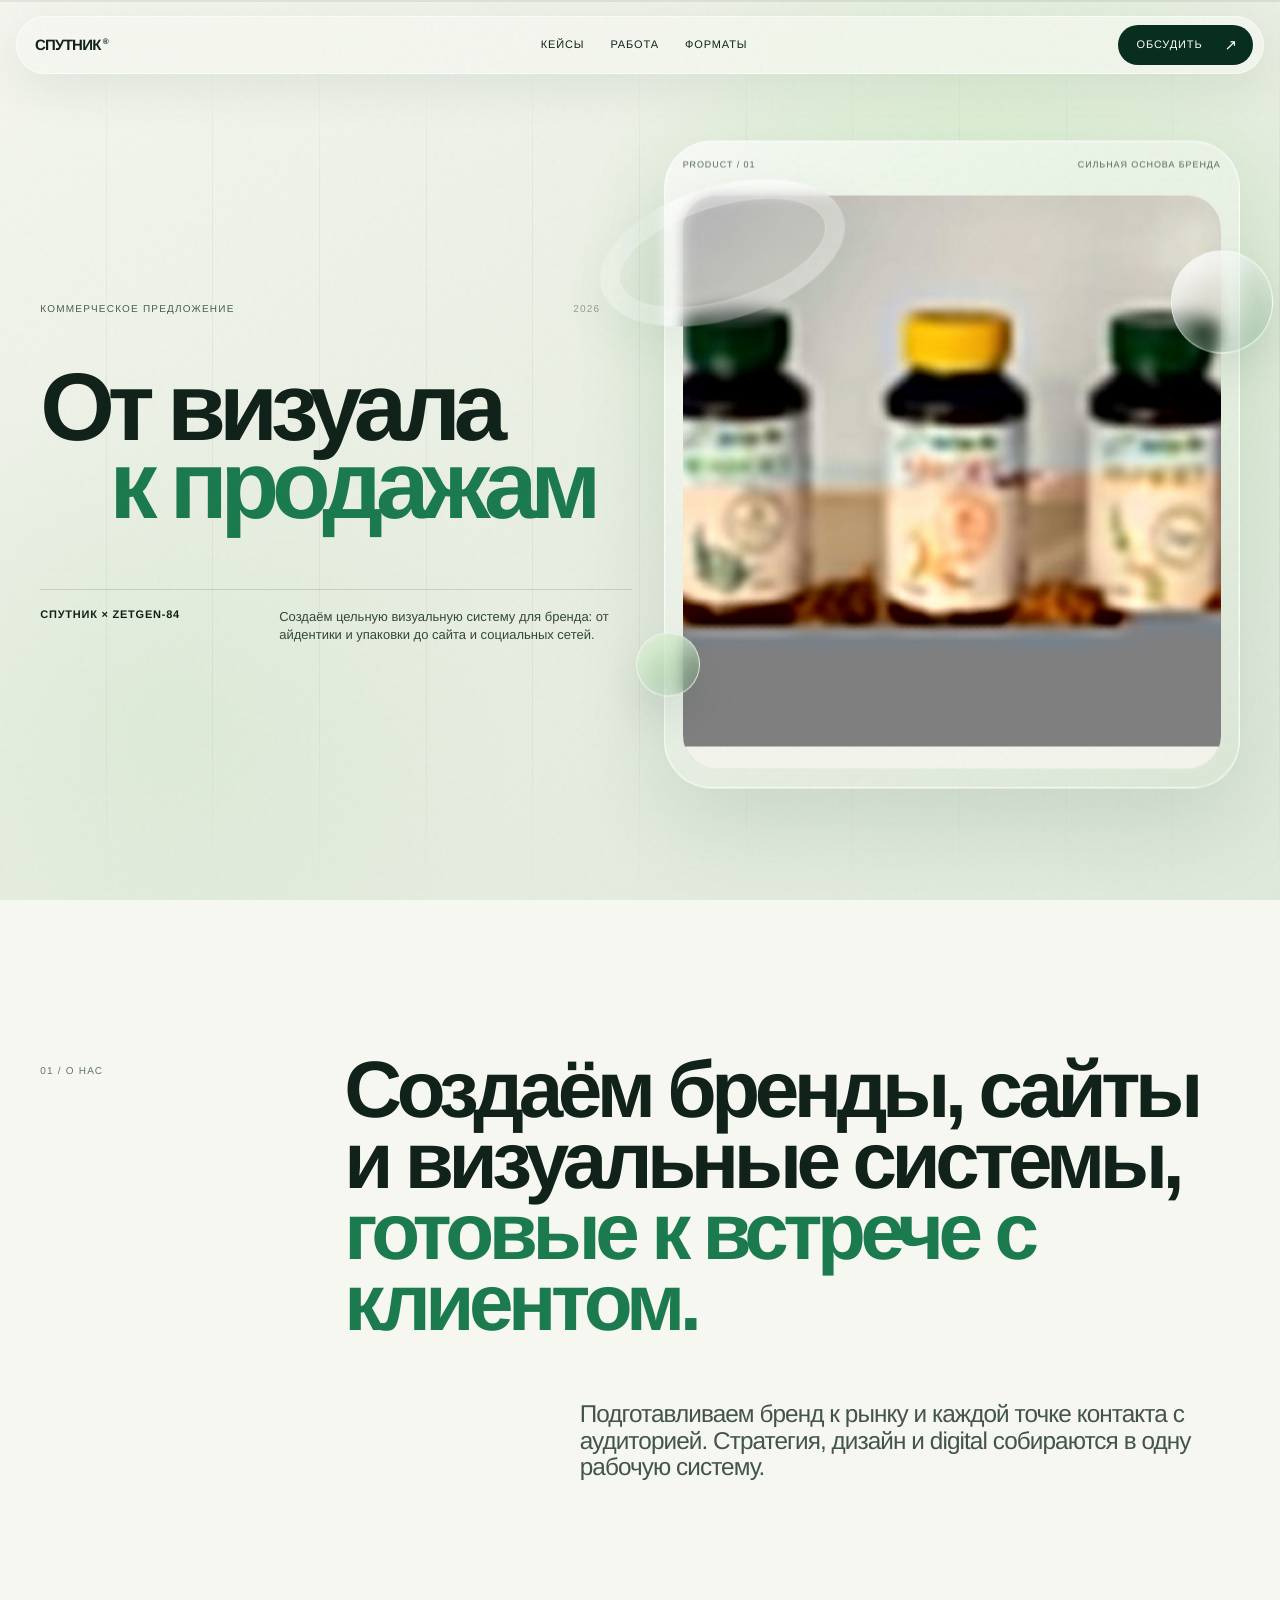
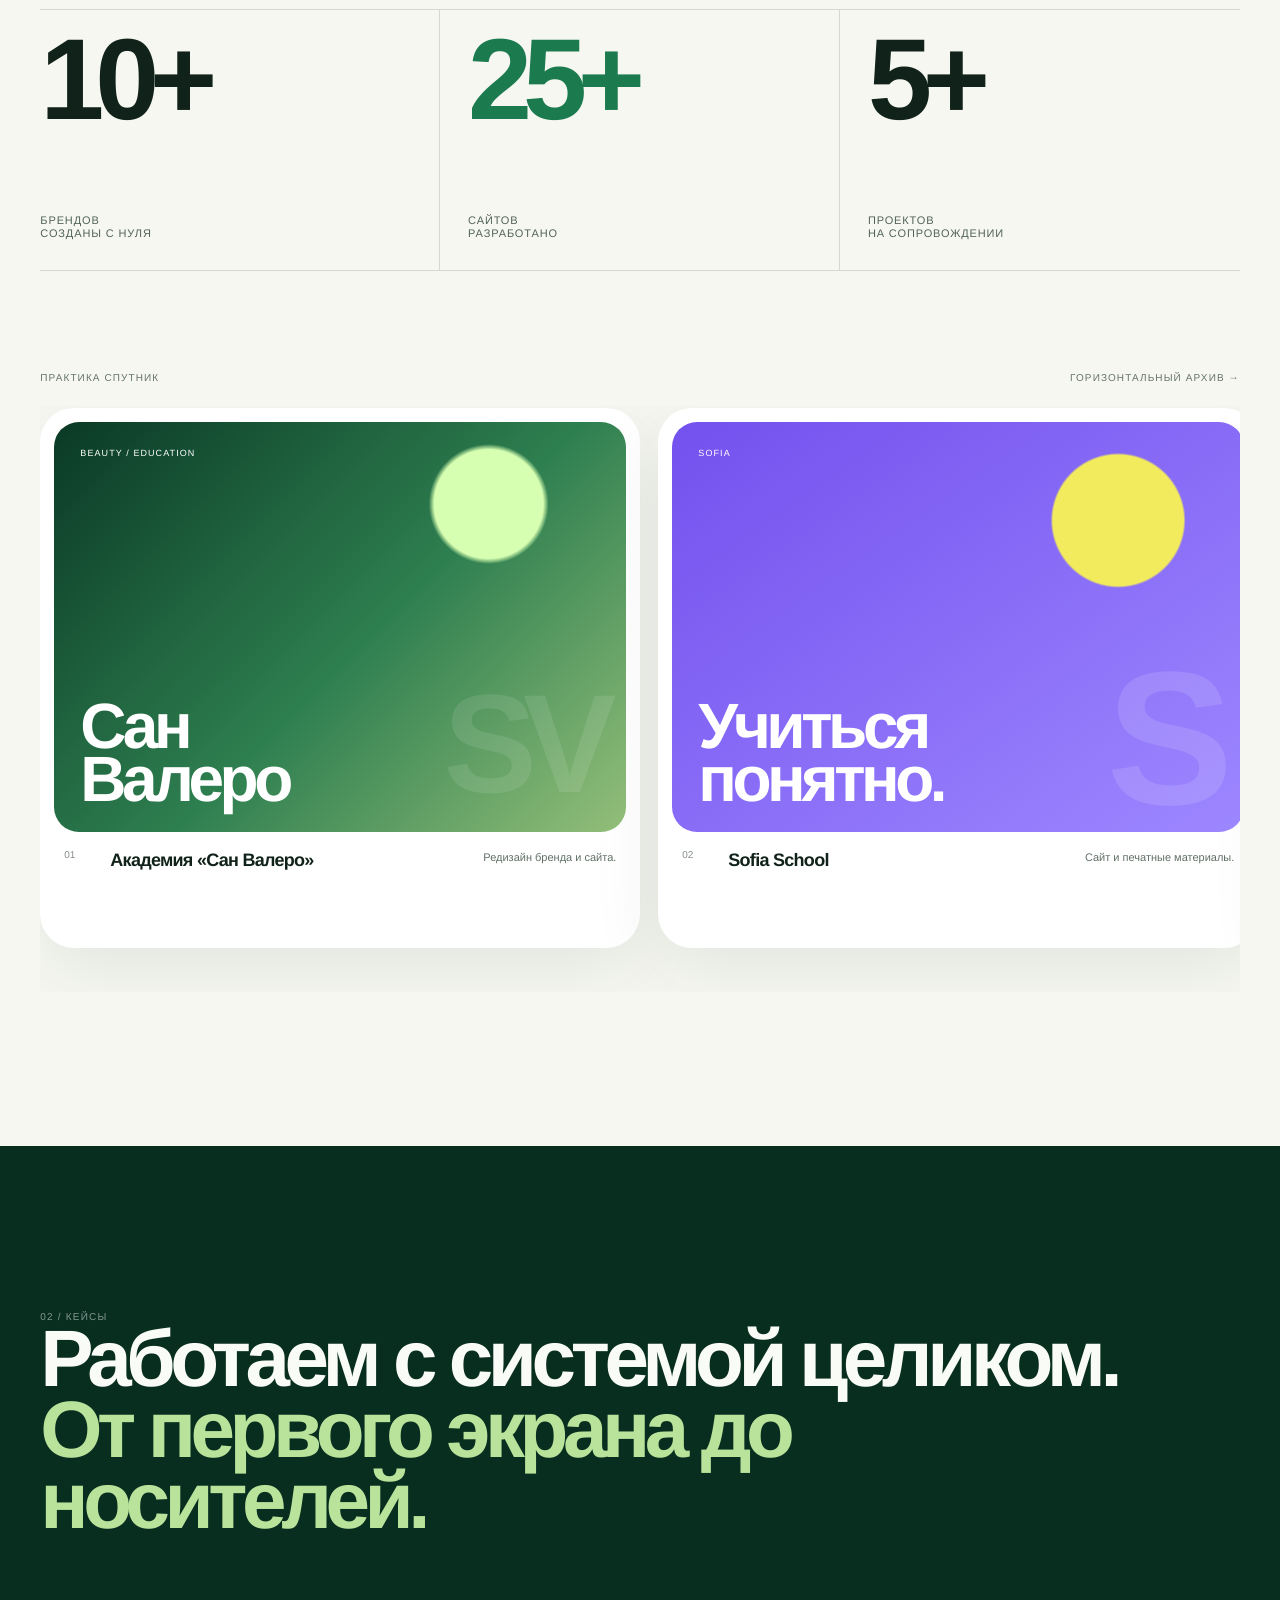
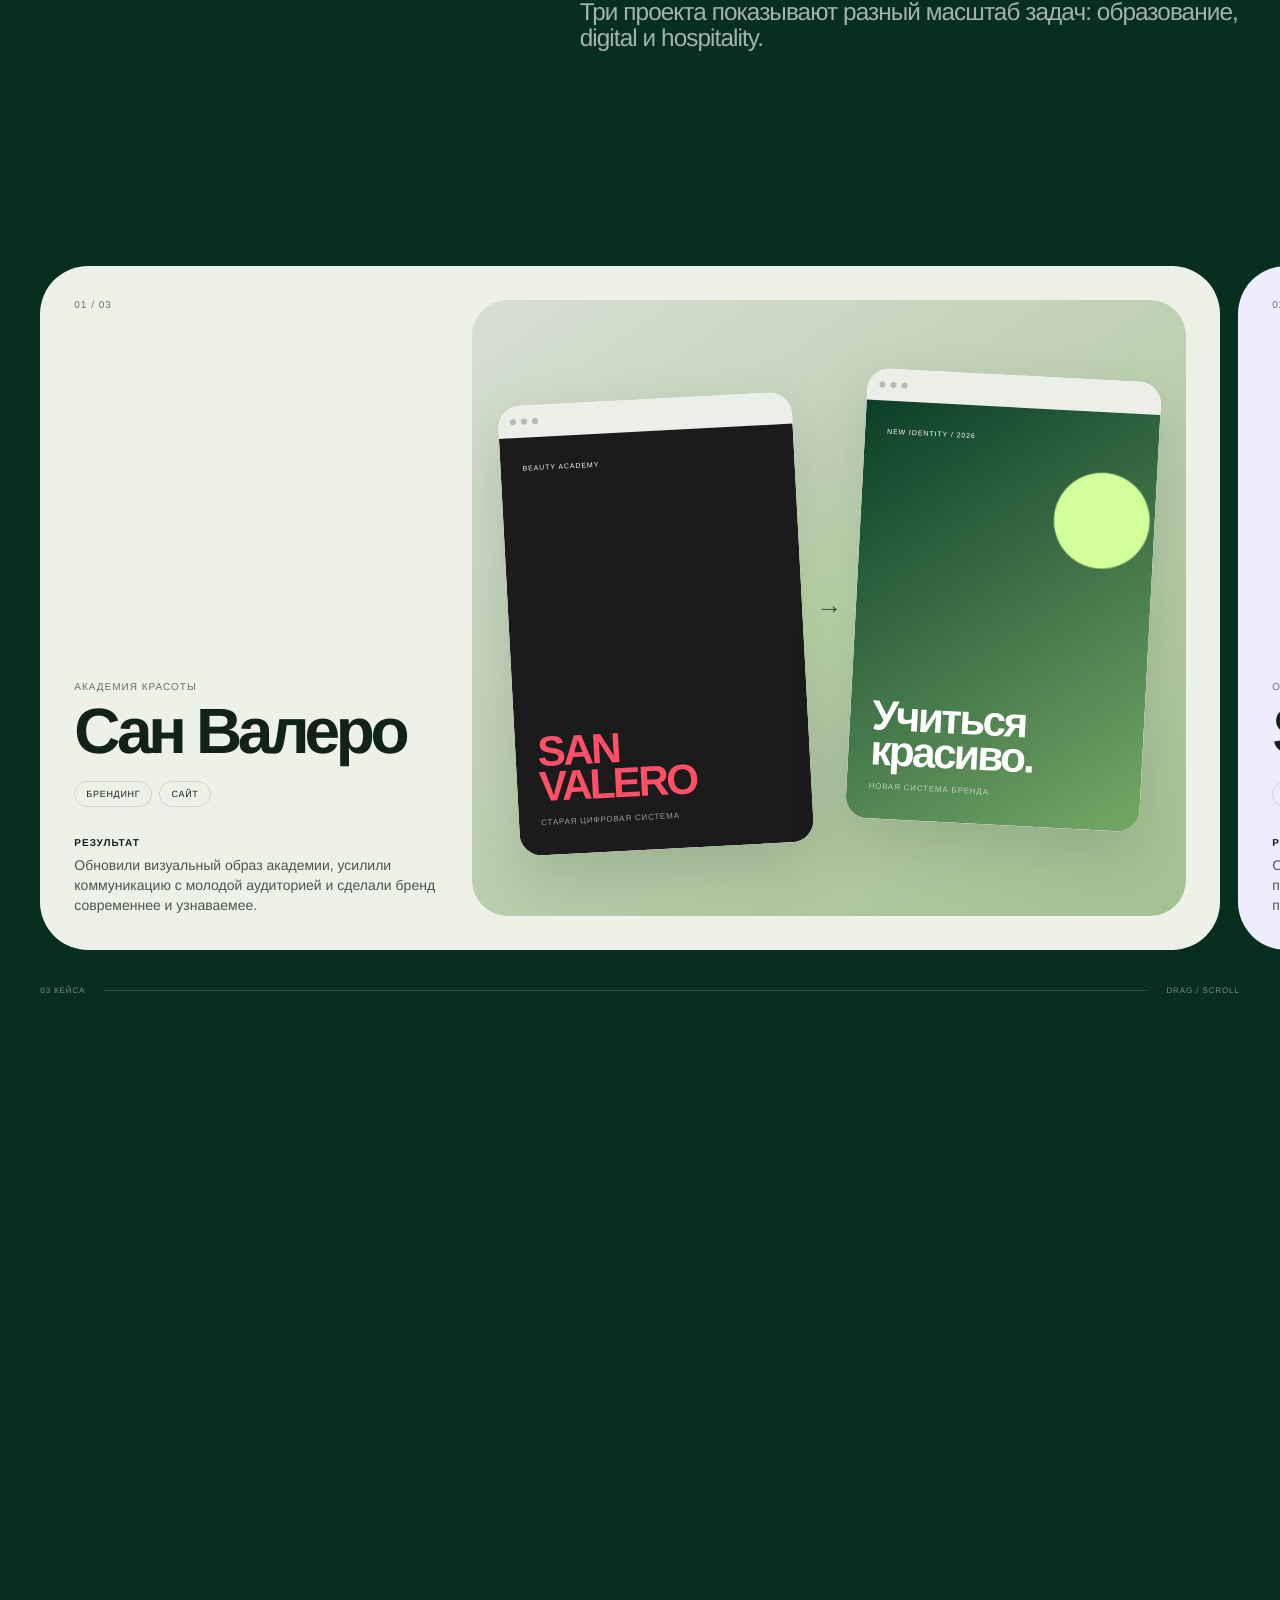
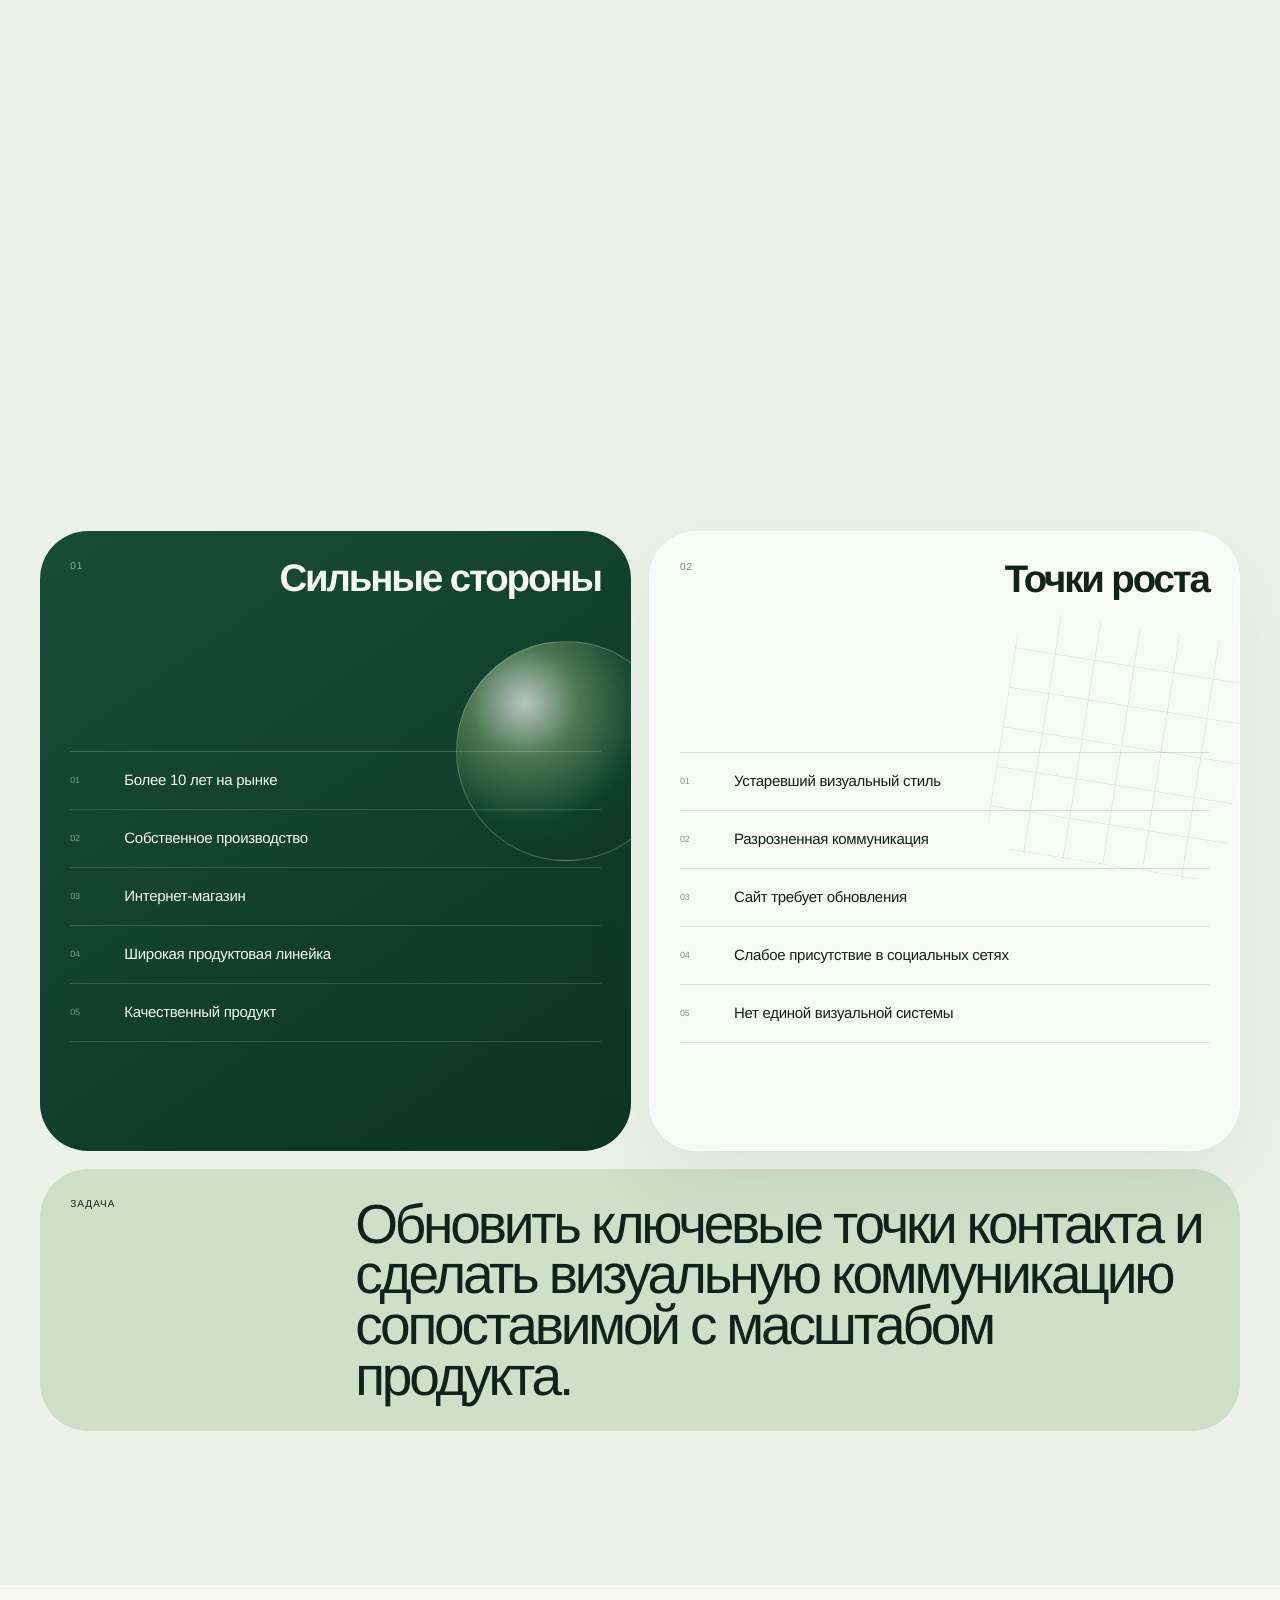
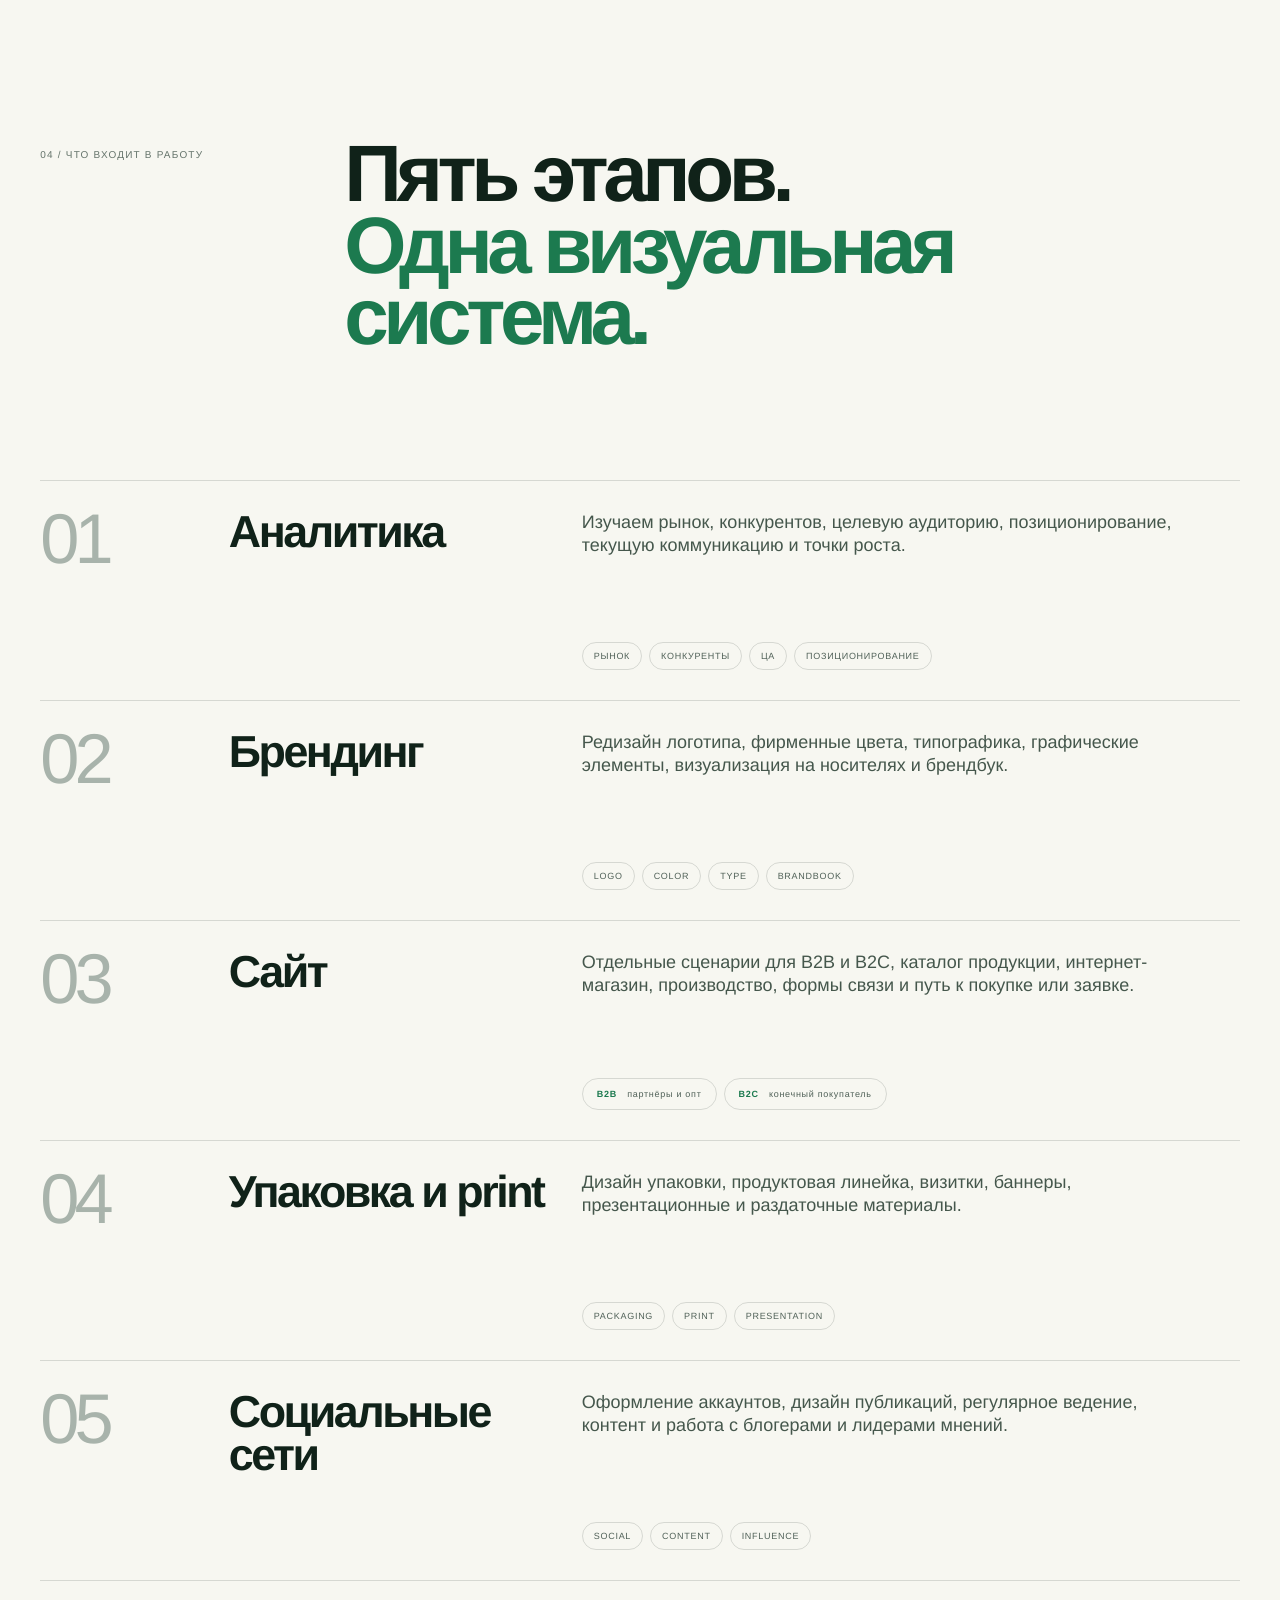
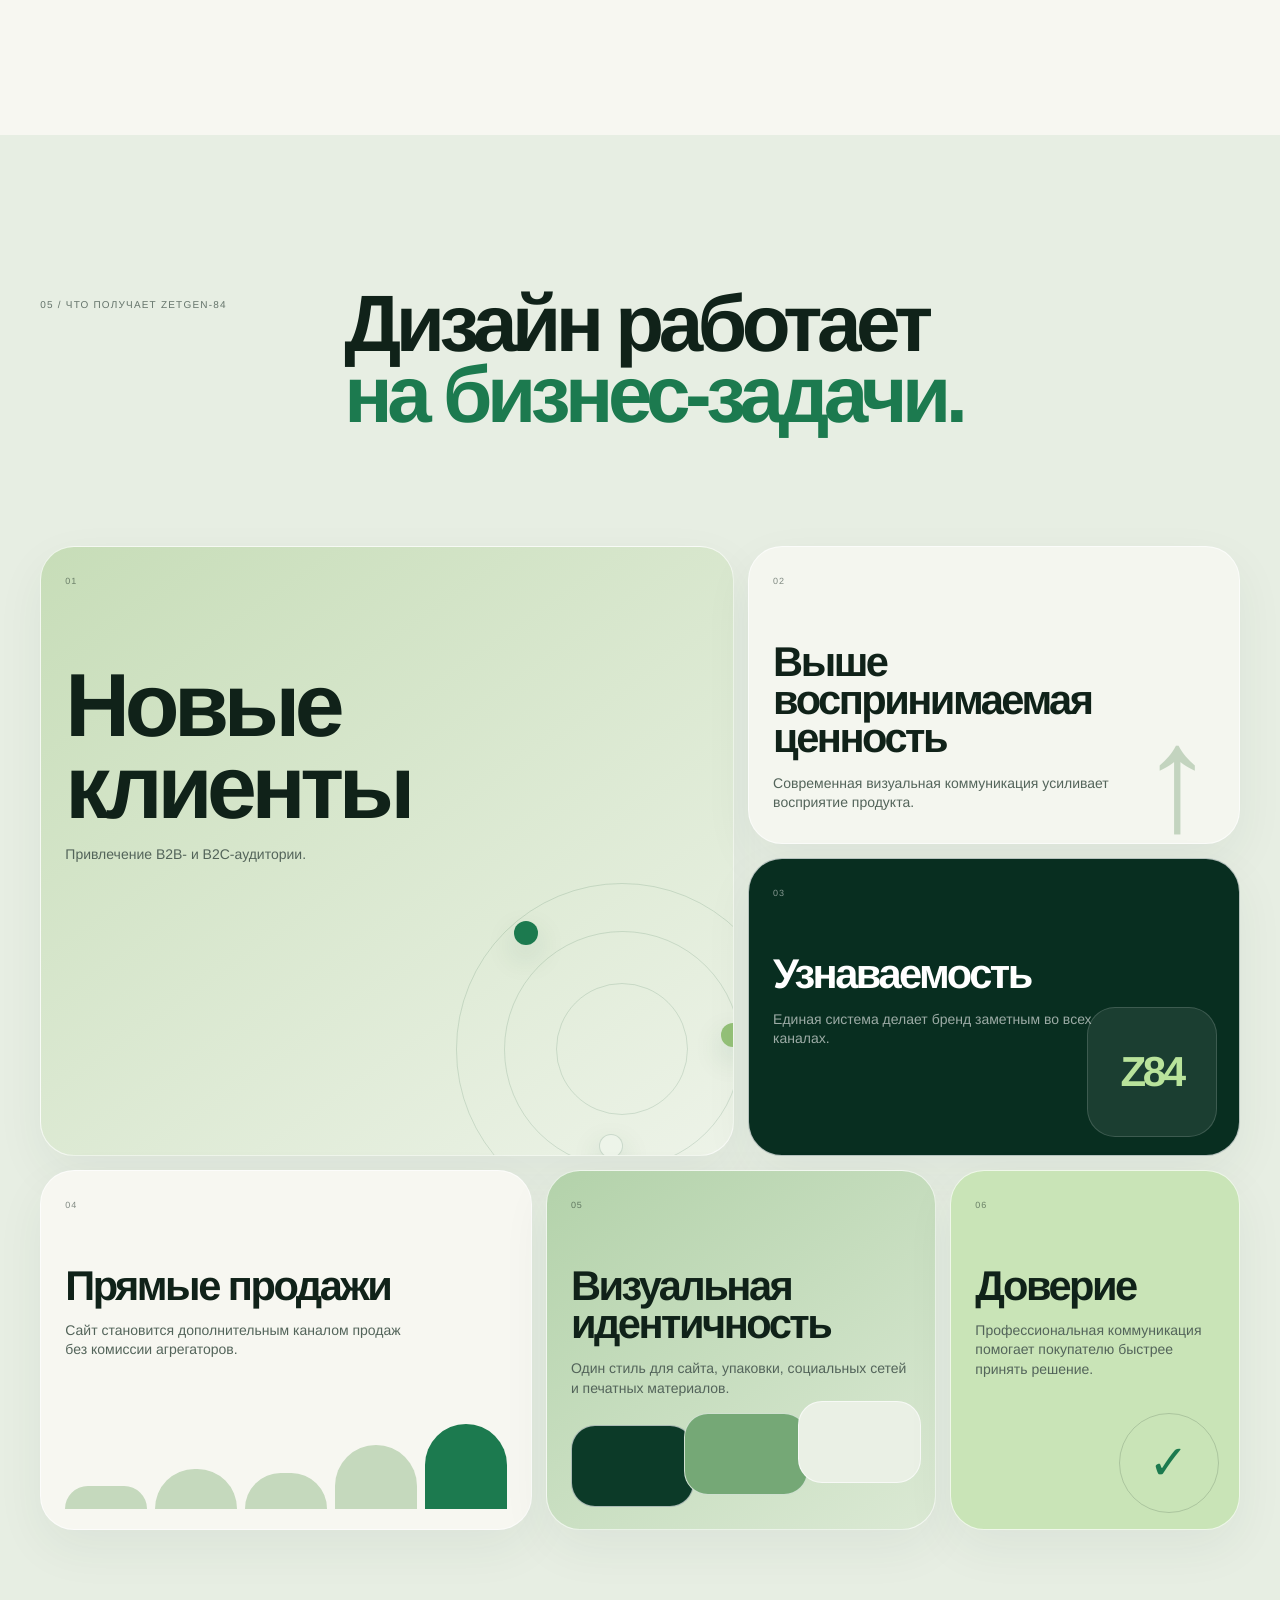
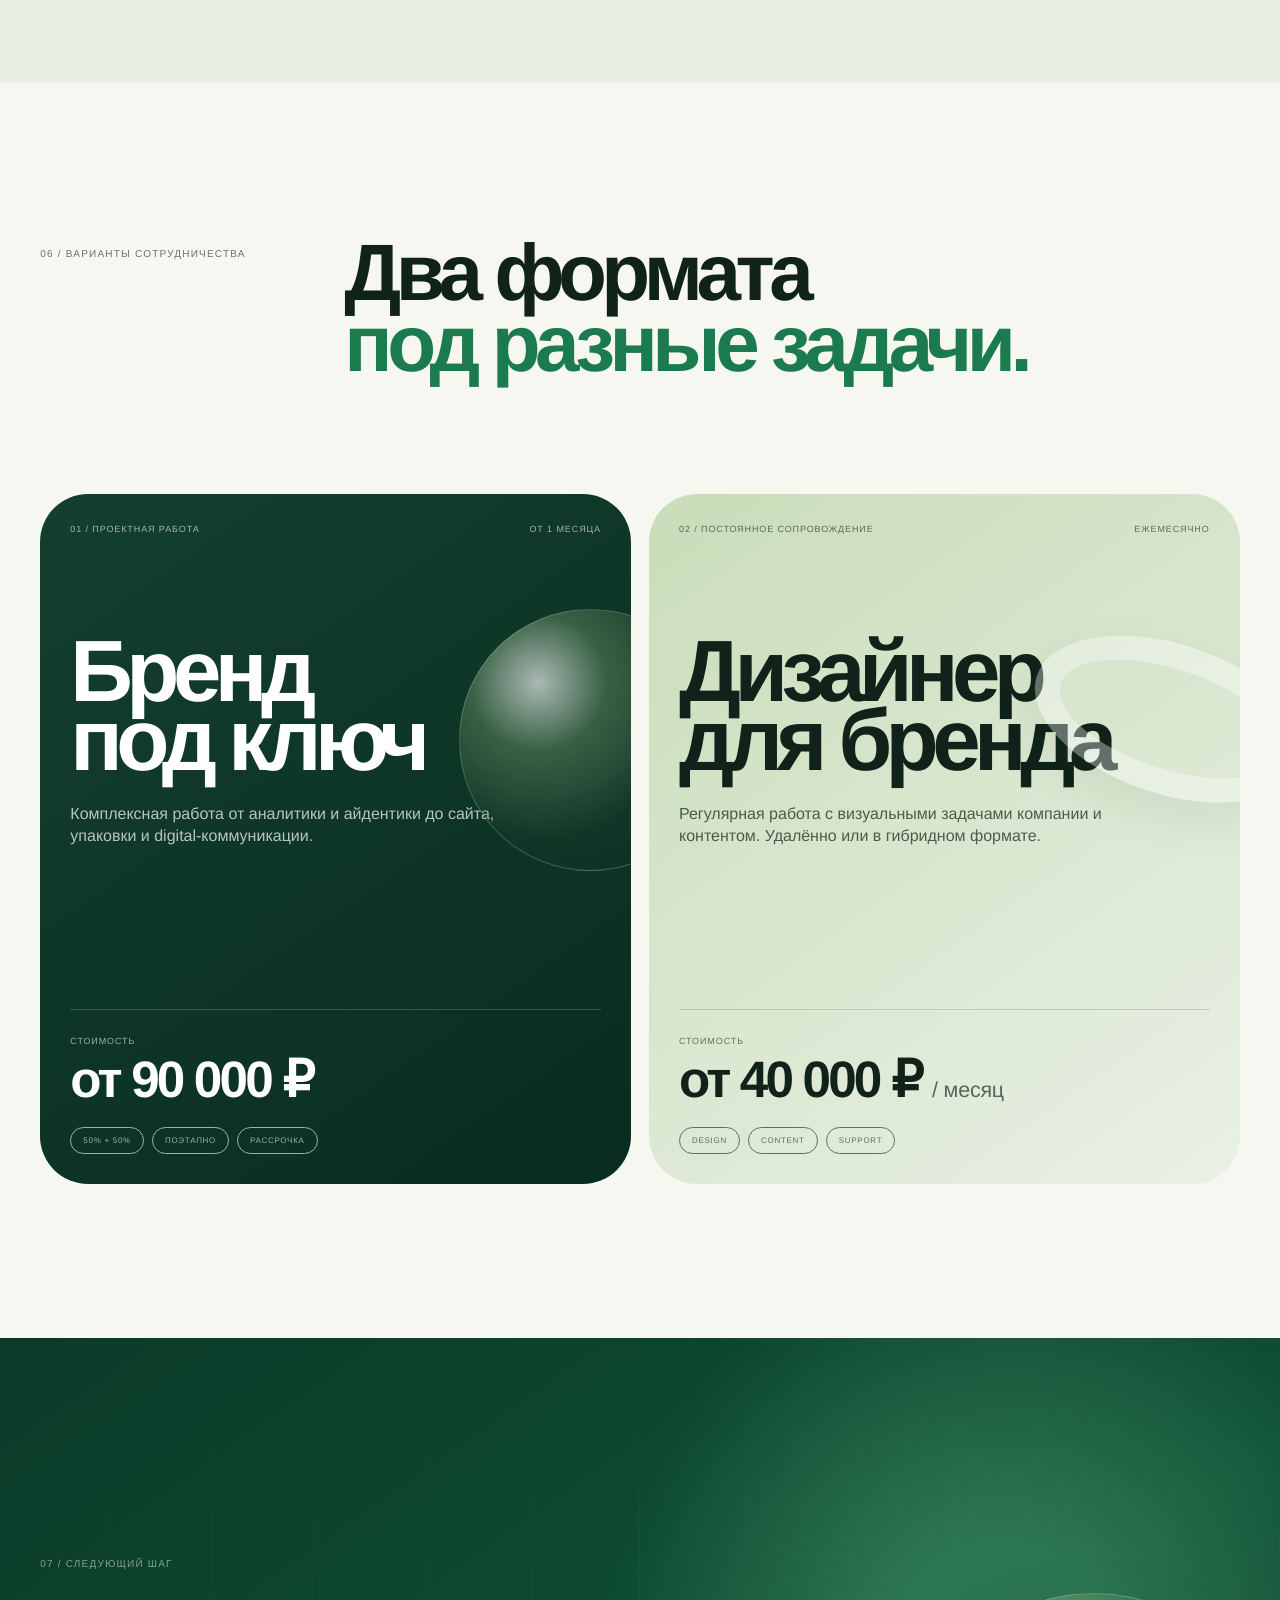
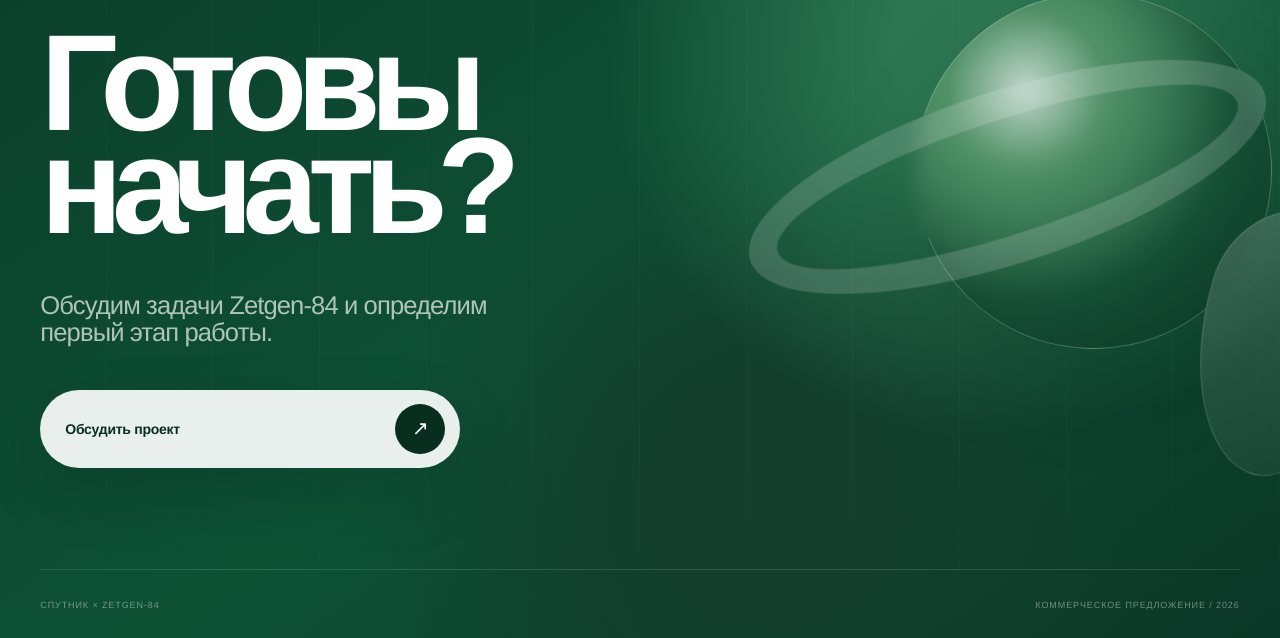
==== commit 4a5f952f: "Polish V3 typography punctuation" ====
--- a/index.html
+++ b/index.html
@@ -5,7 +5,7 @@
   <meta name="viewport" content="width=device-width, initial-scale=1" />
   <meta name="theme-color" content="#edf2e8" />
   <meta name="description" content="Коммерческое предложение агентства СПУТНИК для Zetgen-84: брендинг, сайт, упаковка и digital-коммуникация." />
-  <title>СПУТНИК × Zetgen-84 — От визуала к продажам</title>
+  <title>СПУТНИК × Zetgen-84 – От визуала к продажам</title>
   <link rel="preload" as="image" href="https://zetgen-84.ru/wp-content/uploads/2025/01/DSC_0871.png" />
   <link rel="stylesheet" href="styles.css" />
 </head>
--- a/styles.css
+++ b/styles.css
@@ -1,15 +1,179 @@
-:root{--ink:#102218;--green:#0c6c44;--deep:#063b2b;--acid:#a6e67e;--milk:#eff1e8;--paper:#f7f7f0;--line:rgba(16,34,24,.15);--radius:34px;--pad:clamp(22px,4vw,72px)}
-*{box-sizing:border-box}html{scroll-behavior:smooth;background:var(--milk)}body{margin:0;color:var(--ink);background:var(--milk);font-family:Arial,"Helvetica Neue",sans-serif;overflow-x:hidden}a{color:inherit;text-decoration:none}::selection{background:#173f2d;color:#fff}
-.noise{position:fixed;inset:0;pointer-events:none;z-index:1000;opacity:.08;mix-blend-mode:multiply;background-image:url("data:image/svg+xml,%3Csvg viewBox='0 0 180 180' xmlns='http://www.w3.org/2000/svg'%3E%3Cfilter id='n'%3E%3CfeTurbulence type='fractalNoise' baseFrequency='.85' numOctaves='3' stitchTiles='stitch'/%3E%3C/filter%3E%3Crect width='100%25' height='100%25' filter='url(%23n)' opacity='.55'/%3E%3C/svg%3E")}
-.topbar{position:fixed;z-index:500;left:18px;right:18px;top:16px;height:54px;padding:0 18px;display:grid;grid-template-columns:1fr auto 1fr;align-items:center;border:1px solid rgba(255,255,255,.55);border-radius:999px;background:rgba(241,244,236,.7);backdrop-filter:blur(22px) saturate(130%);box-shadow:0 8px 34px rgba(9,41,27,.08)}.brand{font-weight:900;letter-spacing:-.04em}.brand span{font-size:8px;vertical-align:top;margin-left:2px}.topnav{display:flex;gap:28px;font-size:12px}.topnav a,.mini-cta{transition:opacity .25s}.topnav a:hover,.mini-cta:hover{opacity:.55}.mini-cta{justify-self:end;font-size:12px;font-weight:700}
-.hero{position:relative;min-height:100svh;padding:105px var(--pad) 38px;display:grid;grid-template-columns:repeat(12,1fr);grid-template-rows:auto 1fr auto;gap:0 18px;overflow:hidden;background:radial-gradient(circle at 73% 42%,#f7f8ef 0 18%,transparent 46%),linear-gradient(140deg,#eef0e6,#dce8d4 62%,#e7e9df)}.hero-grid{position:absolute;inset:0;background:repeating-linear-gradient(90deg,transparent 0 calc(8.333% - 1px),rgba(17,48,31,.055) calc(8.333% - 1px) 8.333%);mask-image:linear-gradient(to bottom,transparent 0,black 20%,black 72%,transparent)}.eyebrow{grid-column:1/4;align-self:start;font-size:11px;text-transform:uppercase;letter-spacing:.12em}.hero-title{position:relative;z-index:3;grid-column:1/13;align-self:center;margin:8vh 0 10vh;font-size:clamp(68px,11.4vw,184px);line-height:.78;letter-spacing:-.075em;font-weight:900}.hero-title span{display:block}.hero-title .indent{padding-left:15.7vw;color:var(--green)}.hero-note{grid-column:1/4;grid-row:2;align-self:end;margin-bottom:10vh;font-size:clamp(14px,1.2vw,20px);line-height:1.2;font-weight:700;letter-spacing:-.03em}.scroll-cue{grid-column:1/6;grid-row:3;font-size:11px;text-transform:uppercase;letter-spacing:.08em}.scroll-cue span{font-size:18px;display:inline-block;margin-left:8px;animation:bounce 1.6s infinite}.product-stage{position:absolute;z-index:2;right:1vw;top:13vh;width:min(48vw,760px);height:68vh;display:flex;align-items:center;justify-content:center;transform:translateZ(0)}.product-halo{position:absolute;width:65%;aspect-ratio:1;border-radius:50%;background:radial-gradient(circle at 38% 28%,#d9ffd1,rgba(43,132,91,.25) 40%,rgba(5,57,40,.03) 68%,transparent 70%);filter:blur(8px)}.product-glass{position:absolute;width:78%;height:70%;border-radius:50% 46% 52% 44%/45% 55% 43% 57%;background:linear-gradient(145deg,rgba(255,255,255,.52),rgba(19,104,66,.05));border:1px solid rgba(255,255,255,.7);backdrop-filter:blur(18px);box-shadow:inset 0 0 60px rgba(255,255,255,.55),0 45px 90px rgba(19,75,48,.13);transform:rotate(-9deg)}.product-image{position:relative;z-index:2;width:93%;height:auto;object-fit:contain;mix-blend-mode:multiply;filter:saturate(.93) contrast(1.02);mask-image:radial-gradient(ellipse at center,black 55%,transparent 82%)}.product-chip{position:absolute;z-index:5;right:2%;bottom:5%;padding:17px 21px;border-radius:20px;background:rgba(250,252,246,.67);border:1px solid rgba(255,255,255,.78);backdrop-filter:blur(20px);font-size:11px;line-height:1.35;box-shadow:0 18px 42px rgba(11,60,38,.13)}.orb{position:absolute;border-radius:50%;filter:blur(1px)}.orb-a{width:160px;height:160px;right:43%;top:22%;background:linear-gradient(140deg,rgba(255,255,255,.9),rgba(70,153,110,.22));border:1px solid rgba(255,255,255,.85);box-shadow:inset -18px -24px 45px rgba(14,97,58,.11)}.orb-b{width:92px;height:92px;right:5%;bottom:10%;background:#1c7f55;box-shadow:inset 15px 15px 22px rgba(255,255,255,.18)}.glass-loop{position:absolute;width:360px;height:120px;right:14%;top:13%;border:22px solid rgba(255,255,255,.23);border-radius:50%;transform:rotate(18deg);backdrop-filter:blur(10px);box-shadow:inset 0 0 0 1px rgba(255,255,255,.5),0 15px 40px rgba(17,81,51,.1)}
-.section-pad{padding:clamp(100px,12vw,190px) var(--pad)}.section-kicker{font-size:11px;text-transform:uppercase;letter-spacing:.12em;margin-bottom:45px}.display{font-size:clamp(54px,8.25vw,132px);line-height:.88;letter-spacing:-.068em;margin:0;font-weight:900}.display .indent{display:inline-block;padding-left:10vw;color:var(--green)}.lead{max-width:720px;margin:55px 0 0 auto;font-size:clamp(21px,2.1vw,34px);line-height:1.08;letter-spacing:-.04em}.about{background:#f5f5ed}.stats{margin-top:110px;display:grid;grid-template-columns:1fr 1.2fr 1fr 1fr;border-top:1px solid var(--line);border-bottom:1px solid var(--line)}.stat{min-height:250px;padding:28px 24px 30px 0;display:flex;flex-direction:column;justify-content:space-between;border-right:1px solid var(--line)}.stat+.stat{padding-left:24px}.stat:last-child{border-right:0}.stat strong{font-size:clamp(76px,9vw,150px);line-height:.8;letter-spacing:-.08em}.stat span{font-size:13px;text-transform:uppercase;letter-spacing:.06em}.infinity strong{font-weight:400;color:var(--green)}.reviews-head{margin-top:90px;display:flex;justify-content:space-between;font-size:11px;text-transform:uppercase;letter-spacing:.1em}.reviews{margin-top:24px;display:flex;gap:18px;overflow-x:auto;padding:25px 2px 70px;scroll-snap-type:x mandatory;scrollbar-width:none}.reviews::-webkit-scrollbar{display:none}.review-paper{position:relative;flex:0 0 min(420px,76vw);height:510px;padding:18px;border-radius:26px;background:#fff;box-shadow:0 26px 70px rgba(33,46,37,.13);scroll-snap-align:center;transform-origin:center;display:grid;grid-template-rows:1fr auto auto auto;gap:15px}.review-paper:nth-child(2){transform:rotate(2.2deg) translateY(15px)}.review-paper:nth-child(3){transform:rotate(-1.5deg) translateY(2px)}.review-paper:nth-child(4){transform:rotate(1deg) translateY(22px)}.review-paper small,.review-paper span{font-size:10px;text-transform:uppercase;letter-spacing:.1em}.review-paper h3{font-size:26px;line-height:1;letter-spacing:-.05em;margin:0}.review-photo,.review-ui{border-radius:18px;overflow:hidden}.ghost-photo{background:radial-gradient(circle at 60% 30%,#dbf0da,transparent 25%),linear-gradient(145deg,#254c39,#98b88e)}.mesh-photo{background:radial-gradient(circle at 30% 30%,#e7f0bc,transparent 22%),radial-gradient(circle at 70% 65%,#1a6d46,transparent 34%),linear-gradient(130deg,#c7d9ca,#f1f1e8)}.review-ui{background:#eff1eb;padding:28px}.review-ui i{display:block;height:12px;background:#c6cec5;border-radius:999px;margin:14px 0}.review-ui i:nth-child(2){width:72%}.review-ui i:nth-child(3){width:86%}.review-ui i:nth-child(4){width:45%}.review-ui.dark{background:#153e2a}.review-ui.dark i{background:rgba(255,255,255,.3)}.micro-note{font-size:10px;max-width:500px;opacity:.55;margin-top:-30px}
-.cases{background:#0c271b;color:#eef1e9}.cases-intro{padding-bottom:70px}.cases .display .indent{color:#a4df8d}.cases-scroll{height:340vh}.cases-sticky{position:sticky;top:0;height:100vh;overflow:hidden;display:flex;align-items:center}.case-track{display:flex;gap:24px;padding:0 var(--pad);will-change:transform}.case{position:relative;flex:0 0 calc(100vw - var(--pad)*2);height:78vh;border-radius:42px;padding:32px;overflow:hidden;display:grid;grid-template-columns:1.05fr 1.95fr;gap:30px;background:#e9ece3;color:#102218}.case-num{position:absolute;top:28px;right:30px;font-size:11px;letter-spacing:.1em}.case-copy{align-self:end;max-width:490px;position:relative;z-index:5}.case-copy>p:first-child{font-size:11px;text-transform:uppercase;letter-spacing:.12em}.case-copy h3{font-size:clamp(50px,5vw,86px);line-height:.86;letter-spacing:-.07em;margin:10px 0 22px}.case-copy a{font-size:12px;border-bottom:1px solid currentColor}.case-copy ul{list-style:none;padding:0;margin:22px 0;display:flex;flex-wrap:wrap;gap:7px}.case-copy li{font-size:10px;text-transform:uppercase;border:1px solid rgba(0,0,0,.14);border-radius:999px;padding:8px 12px}.case-copy .result{font-size:16px;line-height:1.3;max-width:430px;margin-top:32px}.compare{align-self:center;display:grid;grid-template-columns:1fr auto 1fr;align-items:center;gap:16px}.browser{height:58vh;border-radius:22px;background:#fff;box-shadow:0 28px 80px rgba(0,0,0,.16);overflow:hidden;position:relative}.browserbar{height:35px;display:flex;align-items:center;gap:5px;padding:0 12px;background:#edece9}.browserbar i{width:7px;height:7px;border-radius:50%;background:#c0c0bc}.browserbar span{font-size:8px;margin-left:8px;opacity:.45}.browser label{position:absolute;left:16px;bottom:14px;font-size:9px;padding:6px 9px;background:#fff;border-radius:999px}.sv-old{height:calc(100% - 35px);background:#181818;color:#fff;padding:40px 25px;display:flex;flex-direction:column}.sv-old b{font-size:34px;letter-spacing:-.05em;color:#ff294d}.sv-old span{font-size:10px;margin-top:7px}.old-lines{margin-top:50px;height:50%;background:repeating-linear-gradient(#fff 0 6px,transparent 6px 19px);opacity:.16}.sv-new{height:calc(100% - 35px);padding:42px 25px;background:radial-gradient(circle at 90% 30%,#cbff91 0 12%,transparent 13%),linear-gradient(145deg,#0b3b26,#86b65f);color:white}.sv-new small{font-size:9px;letter-spacing:.1em}.sv-new b{display:block;font-size:40px;line-height:.9;letter-spacing:-.06em;margin-top:60px}.green-pill{position:absolute;bottom:40px;right:20px;font-size:8px;border:1px solid rgba(255,255,255,.4);border-radius:999px;padding:8px}.arrow{font-size:36px}.case-two{background:#eee9ff}.sofia-scene{position:relative;height:100%;min-height:500px;align-self:center}.sofia-site{position:absolute;inset:10% 12% 12% 8%;border-radius:28px;background:#7552ff;color:white;padding:42px;box-shadow:0 35px 100px rgba(68,48,156,.28)}.sofia-site span{font-size:12px}.sofia-site h4{font-size:clamp(40px,4.2vw,72px);letter-spacing:-.07em;line-height:.9;margin:50px 0}.sofia-btn{display:inline-block;background:#f5ec4e;color:#332774;padding:12px 16px;border-radius:999px;font-size:10px}.paper{position:absolute;background:#fff;border-radius:8px;box-shadow:0 16px 45px rgba(55,32,120,.18);padding:20px;font-size:12px}.p-a{right:2%;bottom:6%;width:150px;height:210px;transform:rotate(9deg);color:#7552ff}.p-b{right:28%;top:1%;width:120px;height:160px;transform:rotate(-8deg);background:#f5ec4e;color:#4534a4}.coin{position:absolute;right:1%;top:12%;width:90px;height:90px;border-radius:50%;display:grid;place-items:center;background:#fff;color:#7552ff;font-size:44px;font-weight:900;box-shadow:0 16px 44px rgba(40,20,96,.2)}.case-three{background:#dce3d6}.taiga-scene{position:relative;height:100%;overflow:hidden;border-radius:30px;background:linear-gradient(#dfe9df 0 48%,#6f8374 48% 100%)}.lake{position:absolute;inset:auto 0 0;height:48%;background:linear-gradient(175deg,rgba(255,255,255,.18),rgba(20,62,52,.45)),repeating-linear-gradient(180deg,transparent 0 20px,rgba(255,255,255,.08) 21px 22px)}.mountain{position:absolute;bottom:46%;width:70%;height:38%;background:#748b79;clip-path:polygon(0 100%,30% 20%,47% 62%,63% 0,100% 100%)}.m1{left:-8%}.m2{right:-15%;transform:scale(.8);opacity:.55}.taiga-phone{position:absolute;left:14%;top:7%;width:250px;height:470px;border:7px solid #18261e;border-radius:36px;background:linear-gradient(150deg,#192f23,#466c4f);color:#fff;padding:34px 22px;box-shadow:0 30px 90px rgba(10,32,20,.4)}.taiga-phone small{font-size:9px;letter-spacing:.1em}.taiga-phone b{display:block;margin-top:70px;font-size:42px;line-height:.88;letter-spacing:-.06em}.taiga-phone span{position:absolute;bottom:30px;font-size:10px}.social-card{position:absolute;width:180px;height:210px;border-radius:22px;padding:18px;background:rgba(244,246,237,.82);backdrop-filter:blur(18px);font-size:10px}.social-card b{display:block;margin-top:100px;font-size:24px;letter-spacing:-.06em}.s-a{right:14%;top:12%;transform:rotate(7deg)}.s-b{right:3%;bottom:10%;transform:rotate(-4deg);background:rgba(16,54,35,.85);color:#fff}.case-progress{position:absolute;left:var(--pad);right:var(--pad);bottom:24px;height:2px;background:rgba(255,255,255,.2)}.case-progress span{display:block;height:100%;width:0;background:#c0eea7}
-.you{background:#f5f5ed}.giant{font-size:clamp(64px,9.2vw,150px)}.diagnosis{margin-top:110px;display:grid;grid-template-columns:1fr 1fr;border-top:1px solid var(--line);border-bottom:1px solid var(--line)}.diag-col{padding:30px 0 20px}.diag-col+.diag-col{border-left:1px solid var(--line);padding-left:35px}.diag-title{font-size:12px;text-transform:uppercase;letter-spacing:.1em}.diag-col ol{list-style:none;padding:0;margin:55px 0 0}.diag-col li{display:grid;grid-template-columns:50px 1fr;gap:12px;padding:20px 0;border-top:1px solid var(--line);font-size:clamp(18px,2vw,30px);letter-spacing:-.04em}.diag-col li b{font-size:9px;letter-spacing:.08em}.positive{background:linear-gradient(110deg,rgba(132,203,113,.1),transparent 55%)}.friction{opacity:.65}.transition{margin:170px 0 10px}.transition small{font-size:13px;text-transform:uppercase}.transition h3{font-size:clamp(82px,12vw,180px);line-height:.78;letter-spacing:-.08em;color:var(--green);margin:15px 0}.transition p{font-size:clamp(20px,2.4vw,36px);max-width:700px;margin-left:auto}
-.proposal{background:#0a2b1c;color:#eef1e8}.proposal .display .indent{color:#a9de93}.roadmap{position:relative;margin:130px auto 0;max-width:1200px}.road-line{position:absolute;left:52px;top:0;bottom:0;width:2px;background:rgba(255,255,255,.15)}.road-line span{position:absolute;left:0;top:0;width:100%;height:0;background:#b8eca0}.road-step{position:relative;display:grid;grid-template-columns:110px 1fr;gap:40px;min-height:70vh;padding:0 0 110px}.step-no{position:relative;z-index:2;width:104px;height:104px;border-radius:50%;display:grid;place-items:center;background:#0a2b1c;border:1px solid rgba(255,255,255,.3);font-size:18px}.road-step h3{font-size:clamp(62px,7vw,112px);line-height:.85;letter-spacing:-.07em;margin:5px 0 30px}.road-step p{max-width:720px;font-size:clamp(19px,2vw,30px);line-height:1.15;opacity:.85}.tags{display:flex;flex-wrap:wrap;gap:8px;margin-top:35px}.tags span{border:1px solid rgba(255,255,255,.25);border-radius:999px;padding:9px 13px;font-size:10px;text-transform:uppercase}.mini-art{margin-top:40px;height:260px;border-radius:28px;background:linear-gradient(145deg,#b7df92,#1d7b4e);position:relative;overflow:hidden}.mini-art i{position:absolute;border-radius:50%;border:1px solid rgba(255,255,255,.5);backdrop-filter:blur(10px)}.mini-art i:nth-child(1){width:180px;height:180px;left:18%;top:15%;background:rgba(255,255,255,.14)}.mini-art i:nth-child(2){width:120px;height:120px;right:18%;top:25%;background:#e5eece}.mini-art i:nth-child(3){width:260px;height:70px;left:40%;bottom:15%;border-radius:999px;background:rgba(8,55,36,.4);transform:rotate(-16deg)}.dual{display:grid;grid-template-columns:1fr 1fr;margin-top:45px;border:1px solid rgba(255,255,255,.2);border-radius:26px;overflow:hidden}.dual div{padding:30px}.dual div+div{border-left:1px solid rgba(255,255,255,.2)}.dual b{display:block;font-size:44px;letter-spacing:-.06em}.dual span{font-size:12px;opacity:.6}.road-result{max-width:1200px;margin:0 auto;border-top:1px solid rgba(255,255,255,.2);padding-top:30px;display:grid;grid-template-columns:150px 1fr}.road-result span{font-size:11px;text-transform:uppercase}.road-result strong{font-size:clamp(36px,5vw,76px);line-height:.95;letter-spacing:-.06em;color:#b8eca0}
-.benefits{background:#ecf0e5}.bento{margin-top:90px;display:grid;grid-template-columns:repeat(12,1fr);grid-auto-rows:220px;gap:14px}.benefit{position:relative;overflow:hidden;border-radius:32px;padding:26px;background:#f8f8f2;border:1px solid rgba(18,52,33,.08);display:flex;flex-direction:column}.benefit small{font-size:9px;letter-spacing:.1em}.benefit h3{font-size:clamp(28px,3vw,48px);line-height:.9;letter-spacing:-.06em;margin:14px 0}.benefit p{margin-top:auto;max-width:440px;font-size:13px;line-height:1.35;opacity:.7}.benefit strong{font-size:clamp(44px,6vw,88px);line-height:.84;letter-spacing:-.07em}.b1{grid-column:1/6;grid-row:span 2;background:#163e2a;color:#fff}.b2{grid-column:6/10;grid-row:span 2;background:rgba(255,255,255,.45);backdrop-filter:blur(18px)}.b3{grid-column:10/13}.b4{grid-column:1/9;grid-row:span 2;background:linear-gradient(135deg,#9fda87,#e8efdc)}.b5{grid-column:9/13}.b6{grid-column:9/13}.value-ring{position:absolute;right:25px;bottom:25px;width:140px;height:140px;border-radius:50%;display:grid;place-items:center;border:1px solid rgba(0,0,0,.17);font-size:50px}.sales-orb{position:absolute;width:420px;height:420px;border-radius:50%;right:-30px;top:-80px;background:radial-gradient(circle at 35% 30%,rgba(255,255,255,.9),rgba(15,116,67,.27) 45%,rgba(10,83,49,.08) 72%);box-shadow:inset -30px -40px 70px rgba(5,74,42,.15)}.b4 h3,.b4 strong,.b4 p,.b4 small{position:relative;z-index:2}.b4 strong{margin-top:20px}
-.formats{background:#f3f2ea}.format-list{margin-top:90px;display:grid;gap:16px}.format-card{border-radius:40px;padding:32px;min-height:560px;display:flex;flex-direction:column}.format-card.primary{background:#0b422c;color:#f2f5eb}.format-card.secondary{background:#dde7d8;color:#102218}.format-top{display:flex;justify-content:space-between;font-size:10px;text-transform:uppercase;letter-spacing:.1em}.format-card h3{font-size:clamp(50px,7vw,110px);line-height:.82;letter-spacing:-.07em;margin:70px 0}.format-card h3 em{font-style:normal;color:#b5e598}.secondary h3 em{color:#317653}.format-data{margin-top:auto;display:grid;grid-template-columns:repeat(3,1fr);border-top:1px solid rgba(255,255,255,.2);padding-top:20px}.secondary .format-data{border-top-color:rgba(0,0,0,.14)}.format-data small{font-size:9px;text-transform:uppercase;opacity:.6}.format-data b{display:block;margin-top:8px;font-size:17px}.cta-light,.cta-dark{align-self:flex-end;margin-top:45px;padding:16px 20px;border-radius:999px;font-size:12px;font-weight:700}.cta-light{background:#eff5e9;color:#173a27}.cta-dark{background:#153e2a;color:#fff}
-.final{position:relative;min-height:100svh;padding:110px var(--pad) 28px;display:flex;align-items:center;overflow:hidden;background:linear-gradient(135deg,#dfe8d7,#f6f6ef 60%,#d5e1cd)}.final-copy{position:relative;z-index:4;width:100%}.final-title{font-size:clamp(90px,16vw,250px);line-height:.69;letter-spacing:-.085em;margin:0}.final-title span{color:#0a6b42}.final-copy p{font-size:clamp(20px,2.1vw,34px);line-height:1.05;letter-spacing:-.04em;margin:60px 0 0 43vw}.final-actions{display:flex;align-items:center;gap:25px;margin:40px 0 0 43vw}.big-cta{padding:18px 24px;border-radius:999px;background:#0e5e3a;color:#fff;font-size:13px;font-weight:700}.text-cta{font-size:11px}.final-orb{position:absolute;right:-4%;top:8%;width:50vw;height:50vw;border-radius:50%;background:linear-gradient(145deg,rgba(255,255,255,.6),rgba(31,112,73,.1));border:1px solid rgba(255,255,255,.8);backdrop-filter:blur(18px);box-shadow:inset -60px -50px 90px rgba(35,115,74,.08)}.final-product{position:absolute;right:-5%;bottom:-4%;width:58vw;mix-blend-mode:multiply;opacity:.72;mask-image:radial-gradient(ellipse at center,black 44%,transparent 75%)}.final-footer{position:absolute;left:var(--pad);right:var(--pad);bottom:24px;display:flex;justify-content:space-between;font-size:9px;text-transform:uppercase;letter-spacing:.1em}
-.reveal{opacity:0;transform:translateY(24px);filter:blur(6px);transition:opacity .85s cubic-bezier(.22,1,.36,1),transform .85s cubic-bezier(.22,1,.36,1),filter .85s}.reveal.is-visible{opacity:1;transform:none;filter:none}@keyframes bounce{50%{transform:translateY(7px)}}
-@media (max-width: 900px){.topbar{left:10px;right:10px;top:9px}.topnav{display:none}.topbar{grid-template-columns:1fr 1fr}.mini-cta{display:block}.hero{padding-top:90px;min-height:930px}.eyebrow{grid-column:1/8}.hero-title{grid-column:1/13;margin-top:65px;font-size:clamp(64px,15vw,116px);align-self:start}.hero-title .indent{padding-left:0}.hero-note{grid-column:1/8;grid-row:auto;position:absolute;top:290px;left:var(--pad)}.product-stage{top:38%;right:-14%;width:110vw;height:52vh}.product-chip{right:16%;bottom:0}.orb-a{right:auto;left:4%;top:48%}.glass-loop{right:-23%;top:27%}.scroll-cue{grid-column:1/12;align-self:end}.section-pad{padding-top:100px;padding-bottom:100px}.display{font-size:clamp(52px,13vw,96px)}.display .indent{padding-left:0}.lead{margin-top:35px}.stats{grid-template-columns:1fr 1fr}.stat{min-height:190px}.stat:nth-child(2){border-right:0}.stat:nth-child(3),.stat:nth-child(4){border-top:1px solid var(--line)}.stat strong{font-size:80px}.reviews{margin-right:calc(var(--pad)*-1)}.cases-scroll{height:auto}.cases-sticky{position:relative;height:auto;overflow:visible}.case-track{overflow-x:auto;scroll-snap-type:x mandatory;padding-bottom:48px;scrollbar-width:none}.case{flex-basis:88vw;height:auto;min-height:840px;grid-template-columns:1fr;scroll-snap-align:center}.case-copy{align-self:start;padding-top:35px}.compare{grid-template-columns:1fr;gap:10px}.browser{height:300px}.arrow{transform:rotate(90deg);justify-self:center}.sofia-scene,.taiga-scene{min-height:430px}.case-progress{display:none}.diagnosis{grid-template-columns:1fr}.diag-col+.diag-col{border-left:0;border-top:1px solid var(--line);padding-left:0}.transition{margin-top:110px}.roadmap{margin-top:80px}.road-line{left:32px}.road-step{grid-template-columns:70px 1fr;gap:22px;min-height:auto;padding-bottom:100px}.step-no{width:64px;height:64px}.dual{grid-template-columns:1fr}.dual div+div{border-left:0;border-top:1px solid rgba(255,255,255,.2)}.road-result{grid-template-columns:1fr;gap:20px}.bento{grid-template-columns:1fr;grid-auto-rows:auto}.benefit{grid-column:1!important;grid-row:auto!important;min-height:280px}.b1,.b2,.b4{min-height:440px}.format-card{min-height:620px}.format-data{grid-template-columns:1fr;gap:18px}.format-card h3{margin:60px 0}.final{min-height:850px;align-items:flex-start;padding-top:120px}.final-title{font-size:clamp(88px,24vw,150px)}.final-copy p,.final-actions{margin-left:0}.final-copy p{margin-top:50px;max-width:480px}.final-actions{flex-wrap:wrap}.final-product{width:120vw;right:-45%;bottom:0;opacity:.35}.final-orb{width:95vw;height:95vw;right:-45%;top:25%}}
-@media (prefers-reduced-motion: reduce){html{scroll-behavior:auto}.reveal{opacity:1;transform:none;filter:none;transition:none}.scroll-cue span{animation:none}}
+:root{
+  --ink:#102219;
+  --muted:#637268;
+  --paper:#f4f6ef;
+  --paper-2:#e9efe5;
+  --paper-3:#dfe9dc;
+  --green:#1c7a4f;
+  --green-2:#5f9f72;
+  --lime:#b9e39b;
+  --deep:#082e20;
+  --deep-2:#0f4530;
+  --white:#f9fbf7;
+  --line:rgba(16,34,25,.14);
+  --line-light:rgba(255,255,255,.18);
+  --radius-xl:48px;
+  --radius-lg:34px;
+  --radius-md:24px;
+  --pad:clamp(18px,3.15vw,48px);
+  --content:1280px;
+  --ease:cubic-bezier(.22,.7,.2,1);
+}
+
+*{box-sizing:border-box}
+html{scroll-behavior:smooth;background:var(--paper)}
+body{margin:0;background:var(--paper);color:var(--ink);font-family:Inter,Arial,"Helvetica Neue",Helvetica,sans-serif;overflow-x:hidden;text-rendering:geometricPrecision;-webkit-font-smoothing:antialiased}
+a{color:inherit;text-decoration:none}
+button,input,textarea{font:inherit}
+img{display:block;max-width:100%}
+::selection{background:var(--deep);color:var(--white)}
+
+.grain{position:fixed;inset:0;z-index:1000;pointer-events:none;opacity:.052;mix-blend-mode:multiply;background-image:url("data:image/svg+xml,%3Csvg viewBox='0 0 180 180' xmlns='http://www.w3.org/2000/svg'%3E%3Cfilter id='noise'%3E%3CfeTurbulence type='fractalNoise' baseFrequency='.94' numOctaves='3' stitchTiles='stitch'/%3E%3C/filter%3E%3Crect width='100%25' height='100%25' filter='url(%23noise)' opacity='.72'/%3E%3C/svg%3E")}
+.page-progress{position:fixed;z-index:950;left:0;right:0;top:0;height:2px;background:rgba(10,47,31,.08)}
+.page-progress span{display:block;width:0;height:100%;background:var(--green);transform-origin:left center}
+
+.site-header{position:fixed;z-index:900;top:16px;left:16px;right:16px;min-height:56px;padding:8px 10px 8px 18px;display:grid;grid-template-columns:1fr auto 1fr;align-items:center;border:1px solid rgba(255,255,255,.62);border-radius:999px;background:rgba(246,248,242,.68);backdrop-filter:blur(24px) saturate(140%);-webkit-backdrop-filter:blur(24px) saturate(140%);box-shadow:0 14px 48px rgba(8,46,31,.08);transition:background .35s var(--ease),border-color .35s var(--ease),transform .35s var(--ease)}
+.site-header.is-dark{background:rgba(8,41,28,.7);border-color:rgba(255,255,255,.16);color:var(--white)}
+.wordmark{font-size:15px;font-weight:850;letter-spacing:-.05em}.wordmark span{font-size:8px;vertical-align:top;margin-left:2px}
+.site-nav{display:flex;align-items:center;gap:26px;font-size:11px;text-transform:uppercase;letter-spacing:.08em}
+.site-nav a,.header-cta{transition:opacity .25s var(--ease)}
+.site-nav a:hover,.header-cta:hover{opacity:.55}
+.header-cta{justify-self:end;min-height:40px;display:flex;align-items:center;gap:22px;padding:0 15px 0 18px;border-radius:999px;background:var(--deep);color:#fff;font-size:11px;text-transform:uppercase;letter-spacing:.08em}
+.site-header.is-dark .header-cta{background:rgba(255,255,255,.13);border:1px solid rgba(255,255,255,.16)}
+.header-cta span{font-size:15px}
+
+.hero{position:relative;min-height:100svh;padding:106px max(var(--pad),calc((100vw - var(--content))/2 + var(--pad))) 28px;display:grid;grid-template-columns:repeat(12,minmax(0,1fr));grid-template-rows:1fr auto;column-gap:clamp(10px,1.3vw,20px);overflow:hidden;background:radial-gradient(circle at 77% 35%,rgba(217,239,208,.78) 0 13%,transparent 36%),radial-gradient(circle at 13% 80%,rgba(180,219,171,.22),transparent 27%),linear-gradient(145deg,#f4f6ef 0%,#e8eee2 55%,#dfe9dc 100%)}
+.hero-grid,.final-grid{position:absolute;inset:0;pointer-events:none;background:repeating-linear-gradient(90deg,transparent 0 calc(8.333% - 1px),rgba(14,48,30,.048) calc(8.333% - 1px) 8.333%);mask-image:linear-gradient(to bottom,transparent 2%,#000 21%,#000 78%,transparent 100%)}
+.hero-copy{position:relative;z-index:4;grid-column:1/7;align-self:center;min-width:0;padding-top:2vh}
+.eyebrow{margin:0 0 clamp(36px,6vh,76px);display:flex;justify-content:space-between;max-width:560px;font-size:10px;text-transform:uppercase;letter-spacing:.12em;color:#456052}.eyebrow span{opacity:.55}
+.hero-title{margin:0;font-size:clamp(64px,7.5vw,124px);line-height:.82;letter-spacing:-.075em;font-weight:850;max-width:920px}
+.hero-title span{display:block}.hero-title-accent{color:var(--green);padding-left:clamp(28px,5.4vw,86px)}
+.hero-meta{margin-top:clamp(44px,7vh,82px);display:grid;grid-template-columns:minmax(160px,.8fr) minmax(250px,1.35fr);gap:30px;max-width:660px;border-top:1px solid var(--line);padding-top:18px}
+.hero-meta p{margin:0;font-size:13px;line-height:1.36}.hero-meta p:first-child{font-size:11px;text-transform:uppercase;letter-spacing:.07em}.hero-meta p:last-child{color:#33483c}
+
+.hero-visual{position:relative;z-index:3;grid-column:7/13;align-self:center;justify-self:stretch;height:min(72vh,760px);min-height:540px;margin-left:clamp(6px,1.2vw,20px);border-radius:var(--radius-xl);background:linear-gradient(145deg,rgba(255,255,255,.62),rgba(211,226,206,.42));border:1px solid rgba(255,255,255,.74);box-shadow:0 34px 90px rgba(23,76,49,.13),inset 0 0 0 1px rgba(255,255,255,.24);backdrop-filter:blur(18px);-webkit-backdrop-filter:blur(18px)}
+.visual-label{position:absolute;z-index:6;top:18px;left:18px;right:18px;display:flex;justify-content:space-between;gap:10px;font-size:9px;text-transform:uppercase;letter-spacing:.1em;color:#51675a}.visual-label span:last-child{text-align:right}
+.product-photo-wrap{position:absolute;z-index:3;inset:54px 18px 18px;border-radius:calc(var(--radius-xl) - 14px);overflow:hidden;background:#f3f4ec;box-shadow:inset 0 0 0 1px rgba(16,34,25,.06)}
+.product-photo{width:100%;height:100%;object-fit:cover;object-position:center;filter:saturate(.94) contrast(1.025)}
+.glass-disc{position:absolute;z-index:4;border-radius:50%;pointer-events:none;background:linear-gradient(145deg,rgba(255,255,255,.72),rgba(255,255,255,.08) 58%,rgba(15,93,58,.12));border:1px solid rgba(255,255,255,.74);box-shadow:inset -18px -24px 40px rgba(24,98,62,.08),inset 12px 10px 24px rgba(255,255,255,.5),0 20px 46px rgba(12,58,38,.11);backdrop-filter:blur(8px);-webkit-backdrop-filter:blur(8px)}
+.disc-one{width:clamp(78px,8vw,138px);aspect-ratio:1;right:-6%;top:17%}
+.disc-two{width:clamp(48px,5vw,86px);aspect-ratio:1;left:-5%;bottom:14%;background:linear-gradient(145deg,rgba(195,234,174,.8),rgba(46,126,78,.14))}
+.glass-ring{position:absolute;z-index:4;width:44%;aspect-ratio:1.9;left:-12%;top:7%;border:clamp(13px,1.5vw,24px) solid rgba(255,255,255,.25);border-radius:50%;transform:rotate(-17deg);box-shadow:inset 0 0 0 1px rgba(255,255,255,.42),0 20px 54px rgba(17,69,45,.07);backdrop-filter:blur(7px)}
+.hero-footer{position:relative;z-index:5;grid-column:1/13;grid-row:2;display:flex;align-items:end;justify-content:space-between;padding-top:28px;font-size:10px;text-transform:uppercase;letter-spacing:.1em;color:#53675b}.hero-footer a{display:flex;align-items:center;gap:15px}.hero-footer i{font-style:normal;font-size:18px;color:var(--green);animation:cue 1.7s infinite var(--ease)}
+@keyframes cue{0%,100%{transform:translateY(0)}50%{transform:translateY(5px)}}
+
+.section{position:relative;padding:clamp(110px,12vw,190px) max(var(--pad),calc((100vw - var(--content))/2 + var(--pad)))}
+.section-grid{display:grid;grid-template-columns:repeat(12,minmax(0,1fr));gap:clamp(10px,1.3vw,20px)}
+.section-index{grid-column:1/4;padding-top:12px;font-size:10px;text-transform:uppercase;letter-spacing:.12em;color:#65746b}
+.section-heading-wrap{grid-column:4/13}
+.display{margin:0;font-size:clamp(48px,6.25vw,100px);line-height:.89;letter-spacing:-.068em;font-weight:820;max-width:1080px}
+.display span{color:var(--green)}
+.section-lead{max-width:660px;margin:clamp(38px,5vw,70px) 0 0 auto;font-size:clamp(19px,1.9vw,30px);line-height:1.08;letter-spacing:-.038em;color:#43554b}
+
+.about{background:#f6f7f1}
+.metrics{margin-top:clamp(90px,10vw,150px);display:grid;grid-template-columns:repeat(3,1fr);border-top:1px solid var(--line);border-bottom:1px solid var(--line)}
+.metric{min-height:260px;padding:26px 28px 28px 0;display:flex;flex-direction:column;justify-content:space-between;border-right:1px solid var(--line)}
+.metric+.metric{padding-left:28px}.metric:last-child{border-right:0}
+.metric strong{font-size:clamp(76px,9vw,146px);line-height:.78;letter-spacing:-.08em;font-weight:780}
+.metric:nth-child(2) strong{color:var(--green)}
+.metric p{margin:0;font-size:11px;line-height:1.25;text-transform:uppercase;letter-spacing:.08em;color:#526359}
+.archive-head{margin-top:clamp(80px,8vw,120px);display:flex;justify-content:space-between;gap:20px;font-size:10px;text-transform:uppercase;letter-spacing:.11em;color:#66746b}
+.archive{margin-top:22px;display:flex;gap:18px;overflow-x:auto;padding:2px 0 44px;scroll-snap-type:x mandatory;scrollbar-width:none}.archive::-webkit-scrollbar{display:none}
+.archive-card{flex:0 0 min(600px,72vw);min-height:540px;padding:14px;border-radius:var(--radius-lg);background:#fff;box-shadow:0 24px 70px rgba(18,49,32,.08);scroll-snap-align:start}
+.archive-shot{height:410px;border-radius:calc(var(--radius-lg) - 9px);position:relative;overflow:hidden;padding:26px;display:flex;flex-direction:column;justify-content:space-between}
+.archive-shot>b{font-size:clamp(48px,5vw,78px);line-height:.83;letter-spacing:-.07em}.archive-shot>span{font-size:9px;text-transform:uppercase;letter-spacing:.12em}.archive-shot>i{position:absolute;font-style:normal;font-weight:800;letter-spacing:-.1em}
+.shot-valero{background:radial-gradient(circle at 76% 20%,#d7ffb1 0 10%,transparent 11%),linear-gradient(135deg,#0a3925,#2e7f50 54%,#93bf79);color:white}.shot-valero i{right:24px;bottom:7px;font-size:140px;color:rgba(255,255,255,.1)}
+.shot-sofia{background:radial-gradient(circle at 78% 24%,#f2eb5d 0 12%,transparent 12.4%),linear-gradient(145deg,#7351ee,#9d87ff);color:#fff}.shot-sofia i{right:30px;bottom:-16px;font-size:190px;color:rgba(255,255,255,.13)}
+.shot-taiga{background:linear-gradient(180deg,#c9d8c7 0 44%,#829889 44% 63%,#315b48 63%);color:#0e2d20}.shot-taiga:after{content:"";position:absolute;left:-8%;right:-8%;bottom:36%;height:38%;background:#607968;clip-path:polygon(0 100%,23% 24%,40% 68%,58% 4%,71% 54%,100% 18%,100% 100%);opacity:.74}.shot-taiga>*{position:relative;z-index:2}.shot-taiga i{right:28px;bottom:24px;font-size:56px;color:#d7e6d4}
+.archive-caption{min-height:102px;padding:18px 10px 8px;display:grid;grid-template-columns:36px 1fr auto;gap:10px;align-items:start}.archive-caption>span{font-size:10px;opacity:.5}.archive-caption h3{margin:0;font-size:18px;letter-spacing:-.04em}.archive-caption p{margin:2px 0 0;font-size:11px;color:#607066}
+
+.cases{background:var(--deep);color:var(--white)}
+.cases-intro{padding-bottom:70px}.cases .section-index{color:rgba(255,255,255,.5)}.display-light span{color:var(--lime)}.cases .section-lead{color:rgba(248,251,247,.65)}
+.cases-scroll{height:330vh}.cases-sticky{position:sticky;top:0;height:100vh;overflow:hidden;display:flex;align-items:center;padding-top:70px}
+.case-track{display:flex;gap:18px;padding:0 max(var(--pad),calc((100vw - var(--content))/2 + var(--pad)));will-change:transform}
+.case-card{position:relative;flex:0 0 min(1180px,calc(100vw - var(--pad)*2));height:min(76vh,780px);min-height:610px;overflow:hidden;border-radius:var(--radius-xl);padding:34px;display:grid;grid-template-columns:.88fr 1.7fr;gap:28px;color:var(--ink);background:#edf1e7}
+.case-copy{position:relative;z-index:5;display:flex;flex-direction:column;align-items:flex-start;justify-content:flex-end;min-width:0}
+.case-no{position:absolute;top:0;left:0;font-size:10px;letter-spacing:.1em;color:#657168}.case-type{margin:0 0 12px;font-size:10px;text-transform:uppercase;letter-spacing:.1em;color:#657168}
+.case-copy h3{margin:0;font-size:clamp(52px,5vw,80px);line-height:.84;letter-spacing:-.068em}
+.case-tags{display:flex;flex-wrap:wrap;gap:7px;margin:22px 0}.case-tags span{padding:7px 11px;border:1px solid rgba(16,34,25,.13);border-radius:999px;font-size:9px;text-transform:uppercase;letter-spacing:.08em}
+.case-result{max-width:430px;margin:8px 0 0;font-size:14px;line-height:1.42;color:#47584d}.case-result b{display:block;margin-bottom:5px;color:var(--ink);font-size:10px;text-transform:uppercase;letter-spacing:.1em}
+.case-visual{position:relative;align-self:stretch;border-radius:calc(var(--radius-xl) - 12px);overflow:hidden;min-width:0}
+.valero-visual{background:radial-gradient(circle at 50% 50%,rgba(185,227,155,.4),transparent 31%),linear-gradient(145deg,#d7dfd2,#a3c18f);display:grid;grid-template-columns:1fr auto 1fr;align-items:center;gap:14px;padding:5%}
+.browser{height:82%;min-height:450px;border-radius:22px;overflow:hidden;background:#fff;box-shadow:0 25px 60px rgba(4,36,22,.15)}.browser-old{transform:rotate(-3deg) translateY(16px)}.browser-new{transform:rotate(3deg) translateY(-8px)}
+.browser-bar{height:32px;padding:0 12px;display:flex;align-items:center;gap:5px;background:#eceee9}.browser-bar i{width:6px;height:6px;border-radius:50%;background:#b5bbb5}
+.old-site,.new-site{height:calc(100% - 32px);padding:28px 22px;display:flex;flex-direction:column}.old-site{background:#1b1b1b;color:#f4f4f0}.new-site{background:radial-gradient(circle at 82% 26%,#d3ff9b 0 12%,transparent 12.4%),linear-gradient(145deg,#0b3e28,#75a866);color:#fff}
+.old-site small,.new-site small{font-size:7px;letter-spacing:.13em}.old-site b,.new-site b{margin-top:auto;font-size:clamp(36px,3.3vw,54px);line-height:.83;letter-spacing:-.06em}.old-site b{color:#ff4f69}.old-site span,.new-site span{margin-top:14px;font-size:8px;text-transform:uppercase;letter-spacing:.1em;opacity:.6}.switch-arrow{font-size:26px;color:#3d634a}
+.case-sofia{background:#efecff}.sofia-visual{background:linear-gradient(145deg,#dcd5ff,#f5f1da);overflow:visible}.sofia-web{position:absolute;inset:10% 12% 8% 7%;border-radius:30px;padding:34px;background:linear-gradient(135deg,#6643e5,#8f73f2);color:white;box-shadow:0 34px 76px rgba(67,45,149,.22);display:flex;flex-direction:column}.sofia-web small{font-size:8px;letter-spacing:.12em}.sofia-web b{margin:auto 0;font-size:clamp(42px,4vw,66px);line-height:.84;letter-spacing:-.07em}.sofia-web span{align-self:flex-start;background:#f0ea57;color:#4b35b3;padding:10px 14px;border-radius:999px;font-size:8px;font-weight:700;letter-spacing:.08em}.sofia-paper{position:absolute;background:#fff;border-radius:14px;box-shadow:0 20px 48px rgba(50,31,112,.16);padding:20px;color:#6549df}.sofia-paper small{font-size:7px}.paper-a{right:2%;bottom:3%;width:142px;height:190px;transform:rotate(9deg);display:flex;flex-direction:column;justify-content:space-between}.paper-b{right:19%;top:1%;width:110px;height:150px;transform:rotate(-7deg);background:#f1ec65}.paper-b b{font-size:65px;line-height:1}.sofia-token{position:absolute;right:0;top:24%;width:78px;aspect-ratio:1;border-radius:50%;display:grid;place-items:center;background:rgba(255,255,255,.78);border:1px solid rgba(255,255,255,.9);backdrop-filter:blur(12px);color:#6549df;font-size:37px;font-weight:800;box-shadow:0 16px 42px rgba(65,42,145,.14)}
+.case-taiga{background:#e1e9de}.taiga-visual{background:#a8bbb0}.taiga-landscape{position:absolute;inset:0;background:linear-gradient(180deg,#dbe3d9 0 51%,#879c8d 51% 100%)}.mountain{position:absolute;bottom:47%;width:70%;height:38%;background:#6e8677;clip-path:polygon(0 100%,28% 18%,46% 62%,63% 0,100% 100%)}.mountain-a{left:-7%}.mountain-b{right:-15%;opacity:.6;transform:scale(.82)}.lake{position:absolute;left:0;right:0;bottom:0;height:48%;background:linear-gradient(180deg,rgba(255,255,255,.08),rgba(12,54,38,.35)),repeating-linear-gradient(180deg,transparent 0 16px,rgba(255,255,255,.08) 17px 18px)}.taiga-phone{position:absolute;z-index:3;left:12%;top:8%;width:236px;height:78%;min-height:450px;border:7px solid #15271e;border-radius:36px;background:linear-gradient(150deg,#182c22,#4a7456);color:white;padding:28px 20px;box-shadow:0 30px 70px rgba(14,44,31,.28);display:flex;flex-direction:column}.taiga-phone small{font-size:8px;letter-spacing:.12em}.taiga-phone b{margin:auto 0;font-size:clamp(42px,4vw,62px);line-height:.86;letter-spacing:-.07em}.taiga-phone span{font-size:9px;letter-spacing:.1em}.taiga-card{position:absolute;z-index:4;width:170px;height:220px;border-radius:20px;padding:20px;background:rgba(243,247,241,.78);border:1px solid rgba(255,255,255,.66);backdrop-filter:blur(15px);box-shadow:0 22px 55px rgba(14,52,34,.14);display:flex;flex-direction:column;justify-content:space-between;color:#204632}.taiga-card small{font-size:9px}.taiga-card b{font-size:22px}.card-a{right:16%;top:10%;transform:rotate(7deg)}.card-b{right:5%;bottom:6%;transform:rotate(-7deg);background:rgba(22,74,49,.78);color:white}
+.case-ui{position:absolute;left:max(var(--pad),calc((100vw - var(--content))/2 + var(--pad)));right:max(var(--pad),calc((100vw - var(--content))/2 + var(--pad)));bottom:28px;display:grid;grid-template-columns:auto 1fr auto;gap:18px;align-items:center;color:rgba(255,255,255,.48);font-size:8px;text-transform:uppercase;letter-spacing:.11em}.case-progress{height:1px;background:rgba(255,255,255,.15)}.case-progress i{display:block;height:100%;width:0;background:var(--lime)}
+
+.brand-diagnosis{background:#edf2e9}.diagnosis-top{margin-bottom:clamp(80px,10vw,140px)}
+.diagnosis-cards{display:grid;grid-template-columns:1fr 1fr;gap:18px}.diagnosis-card{position:relative;min-height:620px;padding:30px;border-radius:var(--radius-xl);overflow:hidden}.diagnosis-card.strength{background:linear-gradient(145deg,#184c35,#0b3425);color:#f5faf5}.diagnosis-card.growth{background:rgba(255,255,255,.62);border:1px solid rgba(255,255,255,.8);box-shadow:0 26px 70px rgba(26,65,42,.08)}
+.diag-head{display:flex;align-items:start;justify-content:space-between;gap:20px}.diag-head span{font-size:10px;letter-spacing:.1em;opacity:.55}.diag-head h3{margin:0;font-size:clamp(30px,3vw,48px);letter-spacing:-.055em;line-height:.95}
+.diagnosis-card ul{position:relative;z-index:3;list-style:none;margin:clamp(110px,12vw,190px) 0 0;padding:0;border-top:1px solid currentColor}.diagnosis-card.strength ul{border-color:rgba(255,255,255,.18)}.diagnosis-card.growth ul{border-color:var(--line)}
+.diagnosis-card li{min-height:58px;padding:0 0;display:grid;grid-template-columns:54px 1fr;align-items:center;border-bottom:1px solid currentColor;font-size:15px;letter-spacing:-.02em}.diagnosis-card.strength li{border-color:rgba(255,255,255,.16)}.diagnosis-card.growth li{border-color:var(--line)}.diagnosis-card li span{font-size:9px;opacity:.48}
+.diag-orb{position:absolute;width:220px;aspect-ratio:1;border-radius:50%;right:-45px;top:110px;background:radial-gradient(circle at 31% 28%,rgba(255,255,255,.7),rgba(184,226,151,.35) 25%,rgba(29,121,77,.12) 56%,rgba(255,255,255,.02) 73%);border:1px solid rgba(255,255,255,.22);box-shadow:inset -28px -30px 48px rgba(0,35,20,.2)}
+.diag-grid{position:absolute;right:-2px;top:94px;width:240px;height:240px;border-radius:30px;background:repeating-linear-gradient(90deg,rgba(22,75,47,.08) 0 1px,transparent 1px 40px),repeating-linear-gradient(0deg,rgba(22,75,47,.08) 0 1px,transparent 1px 40px);transform:rotate(9deg)}
+.diagnosis-statement{margin-top:18px;min-height:240px;padding:30px;border-radius:var(--radius-xl);display:grid;grid-template-columns:1fr 3fr;align-items:end;background:#cfe0c9}.diagnosis-statement span{align-self:start;font-size:10px;text-transform:uppercase;letter-spacing:.1em}.diagnosis-statement p{margin:0;font-size:clamp(32px,4.3vw,68px);line-height:.92;letter-spacing:-.058em;max-width:980px}
+
+.scope{background:#f7f7f1}.scope-list{margin-top:clamp(90px,10vw,150px);border-top:1px solid var(--line)}
+.scope-row{position:relative;min-height:220px;padding:30px 0;display:grid;grid-template-columns:1fr 2fr 4fr;gap:24px;border-bottom:1px solid var(--line);transition:padding .35s var(--ease),background .35s var(--ease)}
+.scope-row:before{content:"";position:absolute;inset:0 calc(var(--pad)*-1);z-index:0;background:#edf2e9;opacity:0;transition:opacity .35s var(--ease)}.scope-row:hover:before{opacity:1}.scope-row>*{position:relative;z-index:1}
+.scope-no{font-size:clamp(50px,5.5vw,88px);line-height:.8;letter-spacing:-.07em;color:#a8b3ab}.scope-row:hover .scope-no{color:var(--green)}
+.scope-row h3{margin:0;font-size:clamp(32px,3.5vw,54px);line-height:.95;letter-spacing:-.055em}.scope-copy{padding-right:8%;display:flex;flex-direction:column;justify-content:space-between}.scope-copy p{margin:0;max-width:690px;font-size:18px;line-height:1.3;color:#45574c}.tag-row,.audience-pills{display:flex;flex-wrap:wrap;gap:7px;margin-top:34px}.tag-row span,.audience-pills span{padding:8px 11px;border:1px solid var(--line);border-radius:999px;font-size:9px;text-transform:uppercase;letter-spacing:.08em;color:#506158}.audience-pills span{padding:10px 14px;text-transform:none}.audience-pills b{color:var(--green);margin-right:7px}
+
+.outcomes{background:#e7eee3}.outcomes-head{margin-bottom:clamp(80px,9vw,130px)}
+.bento{display:grid;grid-template-columns:repeat(12,1fr);grid-auto-rows:minmax(170px,auto);gap:14px}.bento-card{position:relative;overflow:hidden;border-radius:var(--radius-lg);padding:24px;background:rgba(255,255,255,.62);border:1px solid rgba(255,255,255,.7);box-shadow:0 18px 50px rgba(30,66,43,.06);min-height:290px}.bento-no{font-size:9px;letter-spacing:.1em;opacity:.5}.bento-card h3{margin:54px 0 16px;font-size:clamp(30px,3.25vw,50px);line-height:.92;letter-spacing:-.06em;max-width:440px}.bento-card p{position:relative;z-index:3;margin:0;max-width:350px;font-size:14px;line-height:1.38;color:#53645a}.bento-large{grid-column:1/8;grid-row:span 2;min-height:610px;background:linear-gradient(145deg,#c7ddb8,#edf3e8)}.bento-large h3{font-size:clamp(56px,7vw,105px);margin-top:75px}.bento-value{grid-column:8/13;background:#f4f6ef}.bento-value strong{position:absolute;right:24px;bottom:12px;font-size:150px;line-height:.7;color:#c3d4bf;font-weight:400}.bento-dark{grid-column:8/13;background:var(--deep);color:#fff}.bento-dark p{color:rgba(255,255,255,.6)}.brand-tile{position:absolute;right:22px;bottom:18px;width:130px;aspect-ratio:1;border-radius:28px;background:rgba(255,255,255,.08);border:1px solid rgba(255,255,255,.15);display:grid;place-items:center;font-size:42px;font-weight:800;letter-spacing:-.08em;color:var(--lime)}
+.bento-sales{grid-column:1/6;min-height:360px;background:#f7f7f1}.sales-chart{position:absolute;left:24px;right:24px;bottom:20px;height:92px;display:flex;gap:8px;align-items:end}.sales-chart i{flex:1;border-radius:999px 999px 8px 8px;background:#c5d9bd}.sales-chart i:nth-child(1){height:25%}.sales-chart i:nth-child(2){height:43%}.sales-chart i:nth-child(3){height:39%}.sales-chart i:nth-child(4){height:69%}.sales-chart i:nth-child(5){height:92%;background:var(--green)}
+.bento-id{grid-column:6/10;min-height:360px;background:linear-gradient(145deg,#b3d2aa,#dbe9d4)}.id-swatches{position:absolute;left:24px;right:24px;bottom:22px;display:flex}.id-swatches i{height:82px;flex:1;margin-right:-10px;border:1px solid rgba(255,255,255,.65);border-radius:24px;background:#0c3a28}.id-swatches i:nth-child(2){background:#75a876;transform:translateY(-12px)}.id-swatches i:nth-child(3){background:#eaf0e5;transform:translateY(-24px)}
+.bento-trust{grid-column:10/13;min-height:360px;background:#c9e4b7}.trust-mark{position:absolute;right:20px;bottom:16px;width:100px;aspect-ratio:1;border-radius:50%;display:grid;place-items:center;border:1px solid rgba(16,34,25,.16);font-size:48px;color:var(--green)}
+.bento-orbit{position:absolute;right:-8%;bottom:-10%;width:48%;aspect-ratio:1;border:1px solid rgba(22,86,51,.14);border-radius:50%}.bento-orbit:before,.bento-orbit:after{content:"";position:absolute;inset:14%;border:1px solid rgba(22,86,51,.14);border-radius:50%}.bento-orbit:after{inset:30%}.bento-orbit i{position:absolute;width:24px;aspect-ratio:1;border-radius:50%;background:var(--green);box-shadow:0 12px 30px rgba(17,80,47,.16)}.bento-orbit i:nth-child(1){left:17%;top:11%}.bento-orbit i:nth-child(2){right:13%;top:42%;background:#94c178}.bento-orbit i:nth-child(3){left:43%;bottom:17%;background:#edf4e9;border:1px solid rgba(22,75,47,.16)}
+
+.formats{background:#f6f7f1}.formats-head{margin-bottom:clamp(80px,9vw,130px)}
+.format-grid{display:grid;grid-template-columns:1fr 1fr;gap:18px}.format-card{min-height:690px;border-radius:var(--radius-xl);padding:30px;display:flex;flex-direction:column;overflow:hidden;position:relative}.project-format{background:linear-gradient(145deg,#143f2e,#082d20);color:#fff}.support-format{background:linear-gradient(145deg,#c9ddb9,#e9f0e5);color:var(--ink)}.format-top{display:flex;justify-content:space-between;gap:20px;font-size:9px;text-transform:uppercase;letter-spacing:.1em;opacity:.62}.format-card h3{margin:clamp(70px,8vw,120px) 0 28px;font-size:clamp(62px,6.8vw,104px);line-height:.8;letter-spacing:-.075em}.format-desc{max-width:480px;margin:0;font-size:16px;line-height:1.35;opacity:.7}.price{margin-top:auto;padding-top:26px;border-top:1px solid currentColor}.project-format .price{border-color:rgba(255,255,255,.18)}.support-format .price{border-color:rgba(16,34,25,.15)}.price small{display:block;margin-bottom:8px;font-size:9px;text-transform:uppercase;letter-spacing:.1em;opacity:.6}.price strong{font-size:clamp(32px,4vw,58px);line-height:1;letter-spacing:-.055em}.price em{font-style:normal;font-size:.42em;font-weight:500;letter-spacing:-.01em;opacity:.65}.format-bottom{display:flex;flex-wrap:wrap;gap:8px;margin-top:22px}.format-bottom span{padding:8px 12px;border:1px solid currentColor;border-radius:999px;font-size:8px;text-transform:uppercase;letter-spacing:.09em;opacity:.62}
+.project-format:after{content:"";position:absolute;right:-90px;top:115px;width:260px;aspect-ratio:1;border-radius:50%;background:radial-gradient(circle at 30% 28%,rgba(255,255,255,.65),rgba(185,227,155,.25) 26%,rgba(255,255,255,.03) 60%);border:1px solid rgba(255,255,255,.18);box-shadow:inset -24px -30px 46px rgba(0,25,13,.18)}
+.support-format:after{content:"";position:absolute;right:-70px;top:150px;width:230px;height:100px;border:25px solid rgba(255,255,255,.35);border-radius:50%;transform:rotate(18deg);box-shadow:0 18px 45px rgba(24,74,46,.07)}
+
+.final{position:relative;min-height:100svh;padding:120px max(var(--pad),calc((100vw - var(--content))/2 + var(--pad))) 28px;display:grid;grid-template-columns:repeat(12,1fr);grid-template-rows:1fr auto;column-gap:clamp(10px,1.3vw,20px);overflow:hidden;background:radial-gradient(circle at 78% 34%,#2d7652 0 9%,transparent 34%),radial-gradient(circle at 60% 84%,#143e2d 0 10%,transparent 36%),linear-gradient(145deg,#0b3a28,#0d5135 56%,#0b3627);color:#fff}.final-grid{opacity:.35;background:repeating-linear-gradient(90deg,transparent 0 calc(8.333% - 1px),rgba(255,255,255,.07) calc(8.333% - 1px) 8.333%)}
+.final-copy{position:relative;z-index:4;grid-column:1/8;align-self:center}.final-index{display:block;margin-bottom:clamp(50px,7vh,90px);font-size:10px;text-transform:uppercase;letter-spacing:.12em;color:rgba(255,255,255,.5)}.final h2{margin:0;font-size:clamp(84px,10.7vw,174px);line-height:.75;letter-spacing:-.08em;font-weight:820}.final-copy>p{max-width:530px;margin:clamp(42px,6vh,70px) 0 0;font-size:clamp(19px,2vw,30px);line-height:1.08;letter-spacing:-.035em;color:rgba(255,255,255,.67)}
+.final-cta{margin-top:42px;width:min(420px,100%);min-height:78px;padding:0 15px 0 25px;border-radius:999px;display:flex;align-items:center;justify-content:space-between;background:rgba(255,255,255,.91);color:var(--deep);box-shadow:0 25px 60px rgba(0,26,15,.17);transition:transform .28s var(--ease),background .28s var(--ease)}.final-cta:hover{transform:scale(1.015);background:#fff}.final-cta span{font-size:14px;font-weight:700;letter-spacing:-.02em}.final-cta i{width:50px;aspect-ratio:1;border-radius:50%;display:grid;place-items:center;background:var(--deep);color:#fff;font-style:normal;font-size:20px}
+.final-object{position:absolute;z-index:2;right:-8vw;top:16vh;width:min(48vw,720px);aspect-ratio:1}.final-orb{position:absolute;width:58%;aspect-ratio:1;right:18%;top:18%;border-radius:50%;background:radial-gradient(circle at 31% 27%,rgba(255,255,255,.7),rgba(195,234,174,.25) 22%,rgba(6,50,32,.1) 60%,rgba(255,255,255,.03));border:1px solid rgba(255,255,255,.18);box-shadow:inset -45px -50px 75px rgba(0,32,18,.28),0 45px 90px rgba(0,22,12,.14);backdrop-filter:blur(8px)}.final-ring{position:absolute;width:88%;height:28%;left:-5%;top:34%;border:clamp(18px,2.2vw,34px) solid rgba(255,255,255,.16);border-radius:50%;transform:rotate(-18deg);box-shadow:inset 0 0 0 1px rgba(255,255,255,.15);backdrop-filter:blur(9px)}.final-glass{position:absolute;right:2%;bottom:3%;width:28%;height:44%;border-radius:50% 50% 46% 54%/35% 36% 64% 65%;background:linear-gradient(145deg,rgba(255,255,255,.18),rgba(255,255,255,.03));border:1px solid rgba(255,255,255,.16);transform:rotate(16deg);backdrop-filter:blur(10px)}
+.final-footer{position:relative;z-index:4;grid-column:1/13;grid-row:2;display:flex;justify-content:space-between;gap:20px;padding-top:30px;border-top:1px solid rgba(255,255,255,.13);font-size:9px;text-transform:uppercase;letter-spacing:.1em;color:rgba(255,255,255,.42)}
+
+.reveal{opacity:0;transform:translateY(24px);transition:opacity .8s var(--ease),transform .8s var(--ease)}.reveal.is-visible{opacity:1;transform:none}.metric.reveal:nth-child(2),.diagnosis-card.reveal:nth-child(2),.format-card.reveal:nth-child(2){transition-delay:.08s}.metric.reveal:nth-child(3){transition-delay:.16s}
+
+@media (max-width:1100px){
+  .hero{grid-template-columns:repeat(6,1fr);padding-top:100px}.hero-copy{grid-column:1/4}.hero-visual{grid-column:4/7}.hero-title{font-size:clamp(58px,8vw,92px)}.hero-meta{grid-template-columns:1fr}.hero-meta p:last-child{max-width:400px}.hero-footer{grid-column:1/7}
+  .section-grid{grid-template-columns:repeat(6,1fr)}.section-index{grid-column:1/2}.section-heading-wrap{grid-column:2/7}
+  .case-card{grid-template-columns:1fr 1.7fr}.case-copy h3{font-size:56px}.browser{min-height:390px}.sofia-web{inset:8% 8% 8% 4%}.taiga-phone{left:6%}.diagnosis-card{min-height:570px}.bento-large{grid-column:1/8}.scope-row{grid-template-columns:.7fr 1.4fr 3fr}
+}
+
+@media (max-width:900px){
+  :root{--radius-xl:38px;--radius-lg:30px;--pad:22px}
+  .site-nav{display:none}.site-header{grid-template-columns:1fr 1fr}.header-cta{grid-column:2}.hero{min-height:auto;padding-top:108px;grid-template-columns:repeat(4,1fr);grid-template-rows:auto auto auto;background:linear-gradient(150deg,#f3f6ed,#e1eadb)}.hero-copy{grid-column:1/5;padding-top:18px}.eyebrow{margin-bottom:44px}.hero-title{font-size:clamp(62px,15vw,104px);line-height:.82}.hero-title-accent{padding-left:9vw}.hero-meta{margin-top:46px;max-width:580px;grid-template-columns:1fr 1.5fr}.hero-visual{grid-column:1/5;grid-row:2;height:auto;min-height:0;aspect-ratio:1.15;margin:65px 0 0}.hero-footer{grid-column:1/5;grid-row:3;margin-top:40px}.disc-one{right:-2%}.disc-two{left:-2%}.glass-ring{left:-5%}
+  .section{padding-top:110px;padding-bottom:110px}.section-grid{grid-template-columns:repeat(4,1fr)}.section-index{grid-column:1/5;margin-bottom:44px}.section-heading-wrap{grid-column:1/5}.display{font-size:clamp(46px,10vw,78px)}.section-lead{margin-left:0;max-width:650px}.metrics{margin-top:78px}.metric{min-height:210px}.metric strong{font-size:clamp(62px,10vw,100px)}
+  .archive-card{flex-basis:78vw;min-height:490px}.archive-shot{height:360px}
+  .cases-scroll{height:auto}.cases-sticky{position:relative;height:auto;overflow:visible;display:block;padding:0 0 70px}.case-track{overflow-x:auto;transform:none!important;scroll-snap-type:x mandatory;scrollbar-width:none;padding-right:var(--pad)}.case-track::-webkit-scrollbar{display:none}.case-card{flex:0 0 calc(100vw - 44px);height:auto;min-height:780px;grid-template-columns:1fr;grid-template-rows:auto 1.35fr;scroll-snap-align:center}.case-copy{justify-content:flex-start}.case-no{position:static;margin-bottom:70px}.case-result{max-width:620px}.case-visual{min-height:430px}.browser{height:88%;min-height:340px}.case-ui{display:none}.sofia-web{inset:6% 12% 6% 4%}.taiga-phone{height:86%;min-height:0;width:220px}
+  .diagnosis-cards{grid-template-columns:1fr}.diagnosis-card{min-height:560px}.diagnosis-statement{grid-template-columns:1fr;gap:90px}
+  .scope-row{grid-template-columns:90px 1fr;min-height:auto;padding:30px 0}.scope-copy{grid-column:2;padding:0}.scope-row h3{align-self:start}.scope-copy p{font-size:16px}.scope-no{font-size:56px}
+  .bento{grid-template-columns:repeat(6,1fr)}.bento-large{grid-column:1/7}.bento-value,.bento-dark{grid-column:span 3}.bento-sales{grid-column:1/4}.bento-id{grid-column:4/7}.bento-trust{grid-column:1/7;min-height:280px}.format-card{min-height:610px}.format-card h3{font-size:clamp(56px,8vw,78px)}
+  .final{grid-template-columns:repeat(4,1fr)}.final-copy{grid-column:1/4}.final-object{right:-20vw;width:65vw}.final-footer{grid-column:1/5}
+}
+
+@media (max-width:640px){
+  :root{--pad:10px;--radius-xl:30px;--radius-lg:25px;--radius-md:18px}
+  .grain{opacity:.04}.site-header{top:8px;left:8px;right:8px;min-height:52px;padding-left:14px}.wordmark{font-size:14px}.header-cta{min-height:36px;padding:0 12px;font-size:9px;gap:12px}
+  .hero{padding:88px 10px 18px;display:block}.hero-grid{background:repeating-linear-gradient(90deg,transparent 0 calc(25% - 1px),rgba(14,48,30,.045) calc(25% - 1px) 25%)}.eyebrow{margin:12px 0 52px;font-size:9px}.hero-title{font-size:clamp(58px,18vw,84px);line-height:.84}.hero-title-accent{padding-left:7vw}.hero-meta{display:block;margin-top:42px;padding-top:14px}.hero-meta p:first-child{margin-bottom:18px}.hero-meta p:last-child{font-size:14px;max-width:92%}.hero-visual{margin-top:48px;aspect-ratio:.92;height:auto;border-radius:28px}.visual-label{font-size:7px}.product-photo-wrap{inset:48px 10px 10px;border-radius:20px}.product-photo{object-fit:cover}.glass-ring{width:52%;left:-10%;top:9%}.disc-one{width:76px;right:-4%;top:21%}.disc-two{width:54px;left:-3%;bottom:11%}.hero-footer{margin-top:22px;font-size:8px}.hero-footer span{display:none}
+  .section{padding:92px 10px}.section-index{margin-bottom:38px;font-size:9px}.display{font-size:clamp(43px,13.2vw,64px);line-height:.9;letter-spacing:-.064em}.display br{display:none}.section-lead{margin-top:35px;font-size:20px;line-height:1.12;max-width:96%}
+  .metrics{grid-template-columns:1fr;margin-top:68px}.metric,.metric+.metric{min-height:150px;padding:20px 0;border-right:0;border-bottom:1px solid var(--line);flex-direction:row;align-items:end}.metric:last-child{border-bottom:0}.metric strong{font-size:86px}.metric p{text-align:right;font-size:9px}.archive-head{margin-top:64px;font-size:8px}.archive-card{flex:0 0 88vw;min-height:420px;padding:10px}.archive-shot{height:305px;padding:20px}.archive-caption{grid-template-columns:28px 1fr;min-height:90px}.archive-caption p{grid-column:2}.shot-valero i,.shot-sofia i{font-size:110px}
+  .cases-intro{padding-bottom:46px}.case-track{gap:10px;padding:0 10px 46px}.case-card{flex-basis:calc(100vw - 20px);min-height:720px;padding:18px;border-radius:30px;grid-template-rows:auto 1fr;gap:22px}.case-no{margin-bottom:44px}.case-copy h3{font-size:50px}.case-result{font-size:13px}.case-visual{min-height:360px;border-radius:22px}.valero-visual{grid-template-columns:1fr 1fr;padding:14px;gap:8px}.switch-arrow{display:none}.browser{min-height:300px;border-radius:15px}.browser-old{transform:rotate(-2deg) translateY(6px)}.browser-new{transform:rotate(2deg) translateY(-4px)}.old-site,.new-site{padding:18px 12px}.old-site b,.new-site b{font-size:30px}.sofia-web{inset:6% 10% 6% 3%;border-radius:22px;padding:22px}.sofia-web b{font-size:39px}.sofia-paper{padding:13px}.paper-a{width:105px;height:142px}.paper-b{width:80px;height:110px;right:18%}.paper-b b{font-size:48px}.sofia-token{width:55px;font-size:28px}.taiga-phone{left:5%;width:185px;border-width:5px;border-radius:28px;padding:22px 15px}.taiga-phone b{font-size:41px}.taiga-card{width:115px;height:155px;padding:13px}.taiga-card b{font-size:15px}.card-a{right:9%}.card-b{right:3%}
+  .diagnosis-top{margin-bottom:60px}.diagnosis-cards{gap:10px}.diagnosis-card{min-height:520px;padding:20px;border-radius:30px}.diag-head h3{font-size:32px}.diagnosis-card ul{margin-top:112px}.diagnosis-card li{grid-template-columns:40px 1fr;min-height:58px;font-size:14px}.diag-orb{width:160px;right:-45px;top:95px}.diag-grid{width:180px;height:180px;right:-20px}.diagnosis-statement{margin-top:10px;min-height:340px;padding:20px;gap:110px;border-radius:30px}.diagnosis-statement p{font-size:36px}
+  .scope-list{margin-top:65px}.scope-row{grid-template-columns:65px 1fr;gap:12px;padding:24px 0}.scope-no{font-size:42px}.scope-row h3{font-size:30px}.scope-copy p{font-size:14px;line-height:1.35}.tag-row,.audience-pills{margin-top:22px}.scope-row:before{inset:0 -10px}
+  .outcomes-head,.formats-head{margin-bottom:60px}.bento{display:block}.bento-card{min-height:300px;margin-bottom:10px;padding:20px;border-radius:26px}.bento-large{min-height:460px}.bento-large h3{font-size:60px;margin-top:64px}.bento-value strong{font-size:115px}.bento-sales,.bento-id{min-height:340px}.bento-trust{min-height:290px}.bento-card h3{font-size:36px;margin-top:48px}.brand-tile{width:95px;border-radius:22px}
+  .format-grid{grid-template-columns:1fr;gap:10px}.format-card{min-height:570px;padding:20px;border-radius:30px}.format-top{font-size:7px}.format-card h3{font-size:62px;margin-top:70px}.format-desc{font-size:14px}.price strong{font-size:36px}.project-format:after{width:180px;right:-75px}.support-format:after{width:170px;right:-75px}
+  .final{min-height:100svh;padding:100px 10px 18px;display:block}.final-grid{background:repeating-linear-gradient(90deg,transparent 0 calc(25% - 1px),rgba(255,255,255,.06) calc(25% - 1px) 25%)}.final-copy{position:relative;z-index:5}.final-index{margin-bottom:70px;font-size:9px}.final h2{font-size:clamp(86px,25vw,124px);line-height:.76}.final-copy>p{font-size:20px;max-width:90%;margin-top:45px}.final-cta{min-height:68px;margin-top:34px;width:100%}.final-object{width:90vw;right:-50vw;top:31vh;opacity:.62}.final-footer{position:absolute;left:10px;right:10px;bottom:18px;font-size:7px}.final-footer span:last-child{display:none}
+}
+
+@media (prefers-reduced-motion:reduce){
+  html{scroll-behavior:auto}.reveal{opacity:1;transform:none;transition:none}.hero-footer i{animation:none}.case-track{transform:none!important}.glass-disc,.glass-ring,.final-object{transform:none!important}
+}
